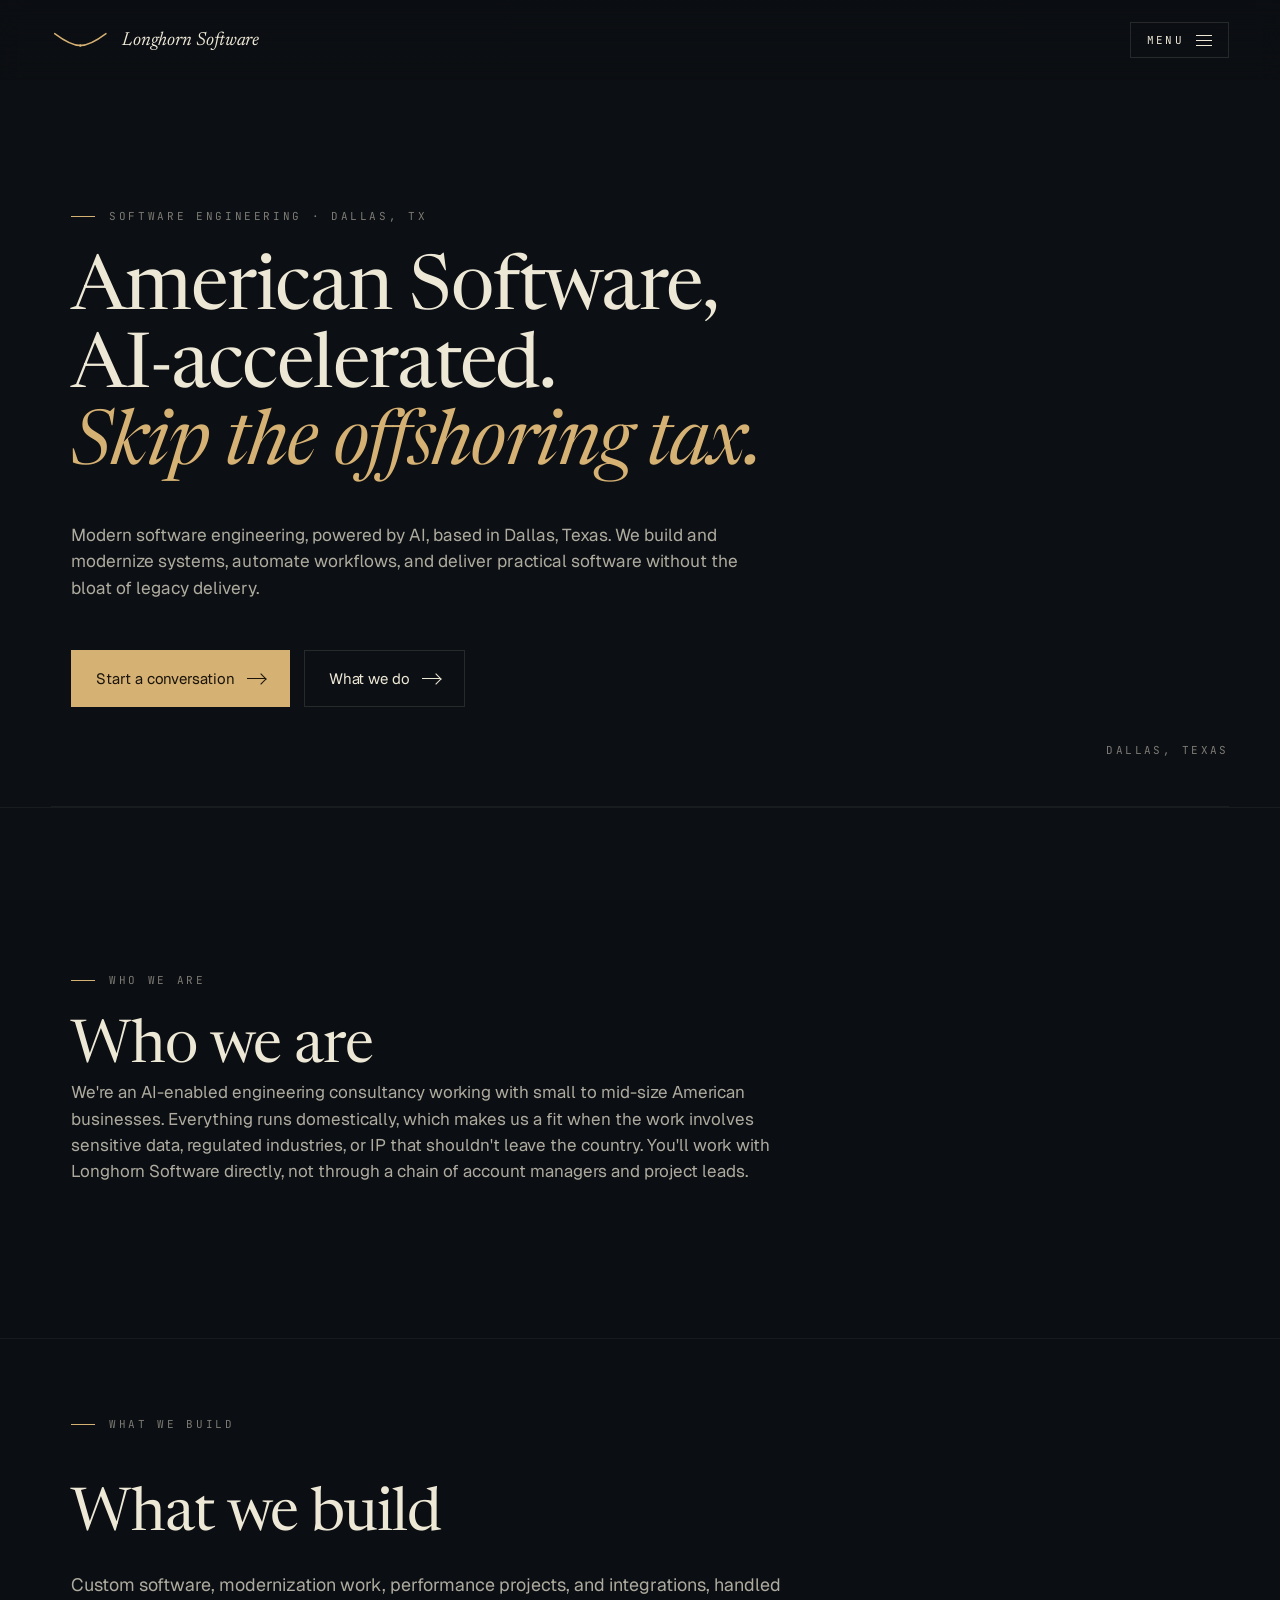
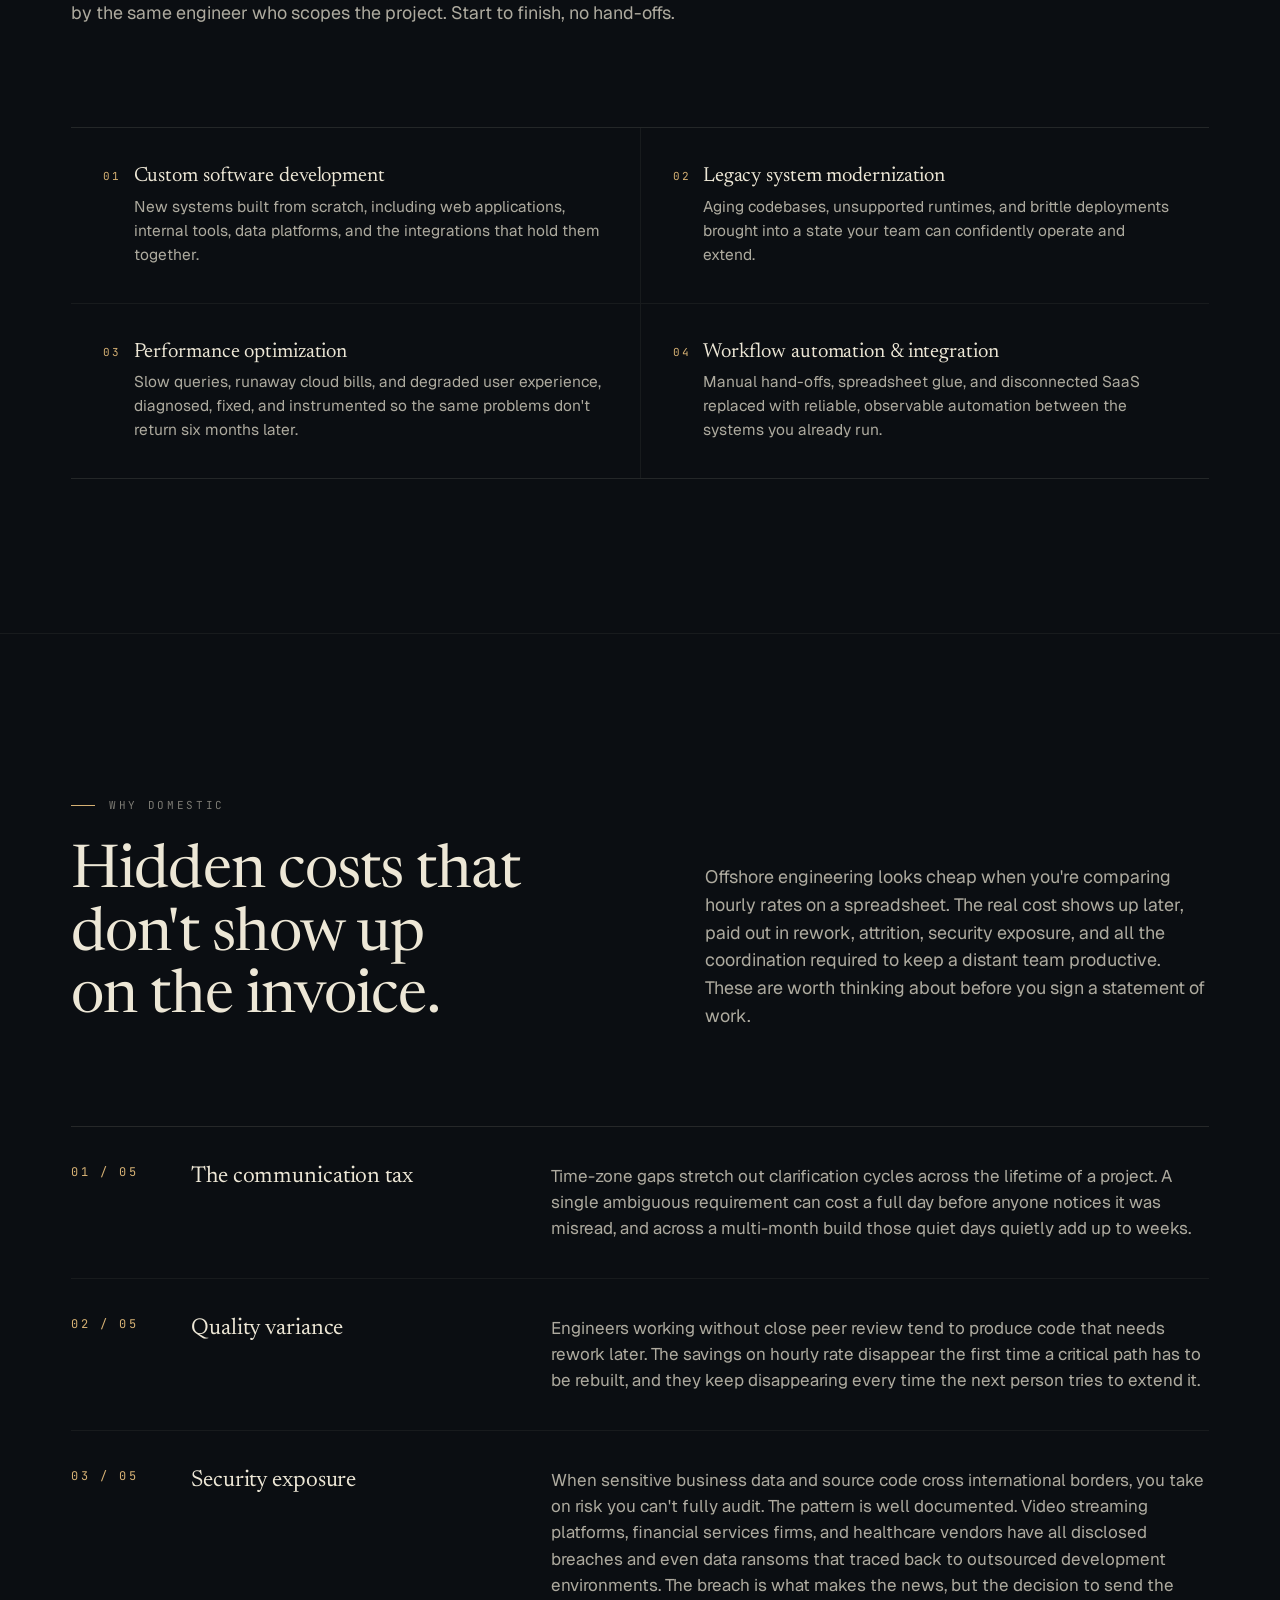
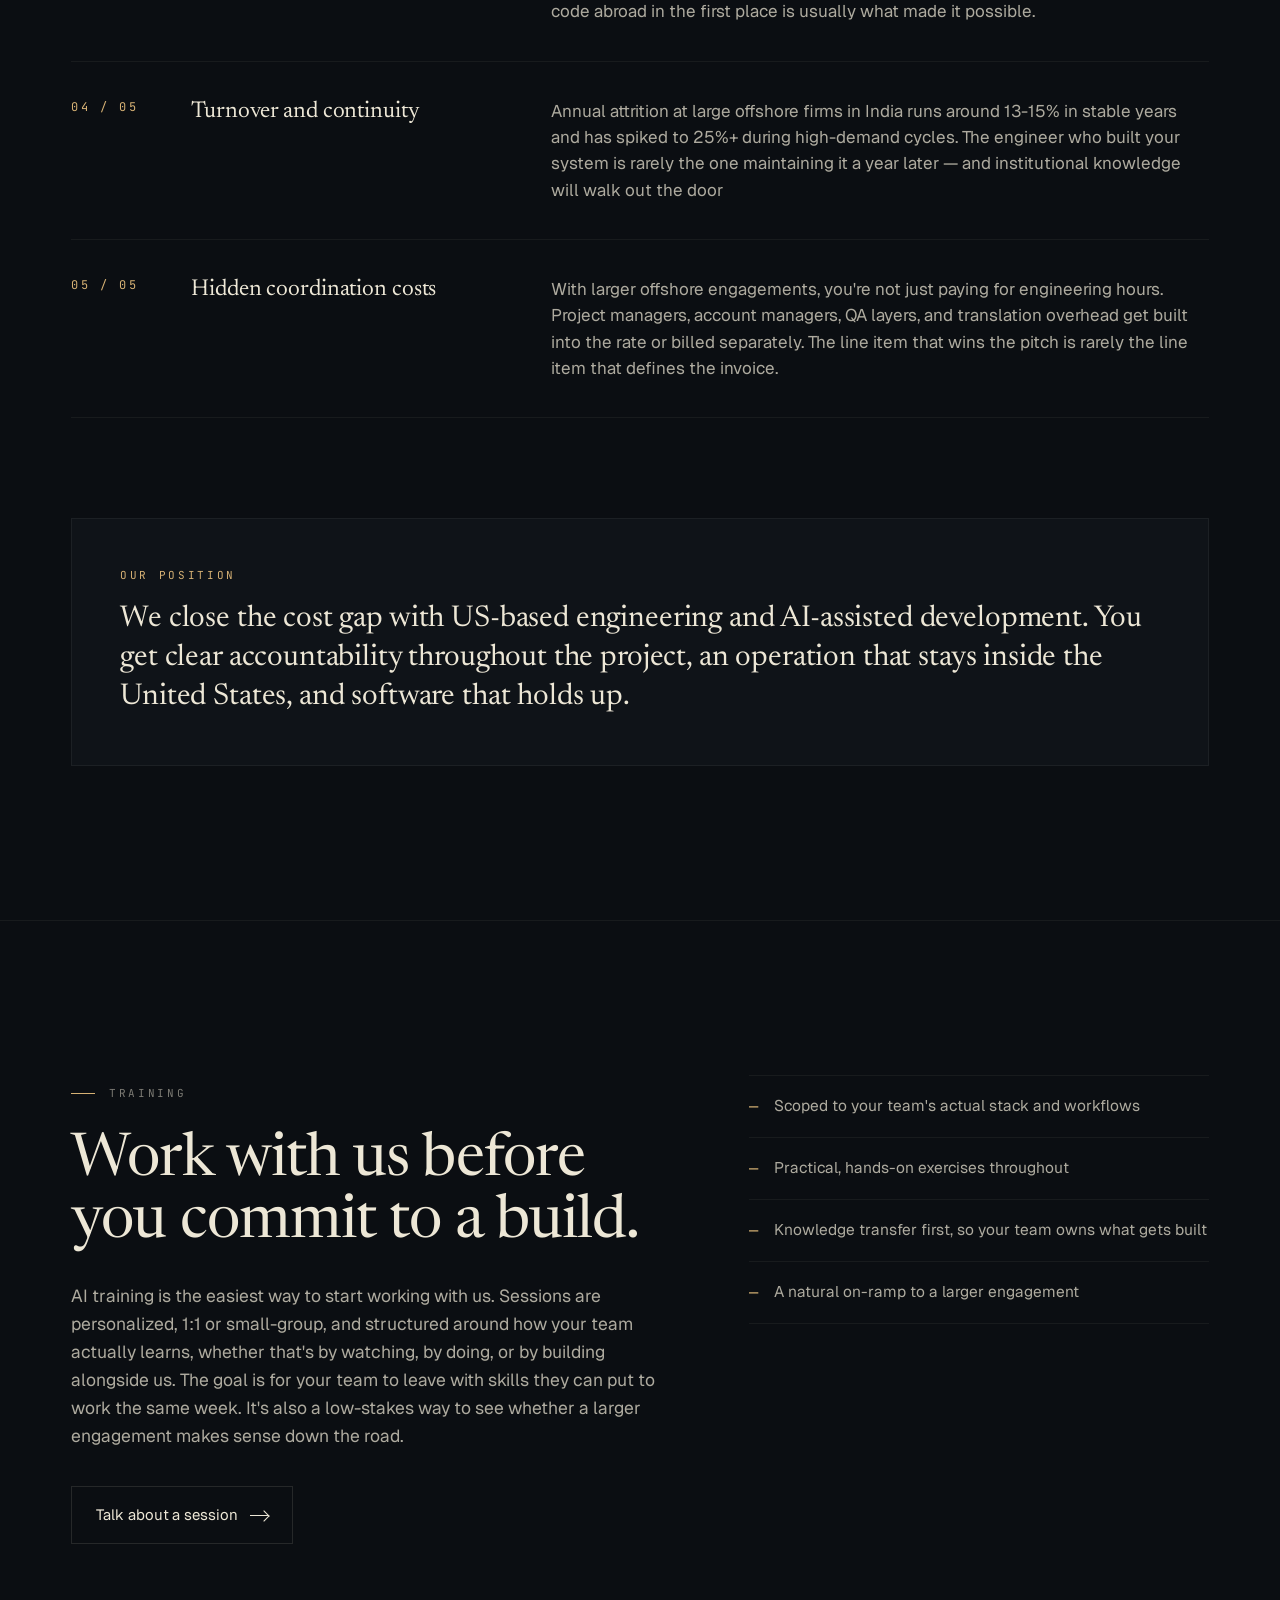
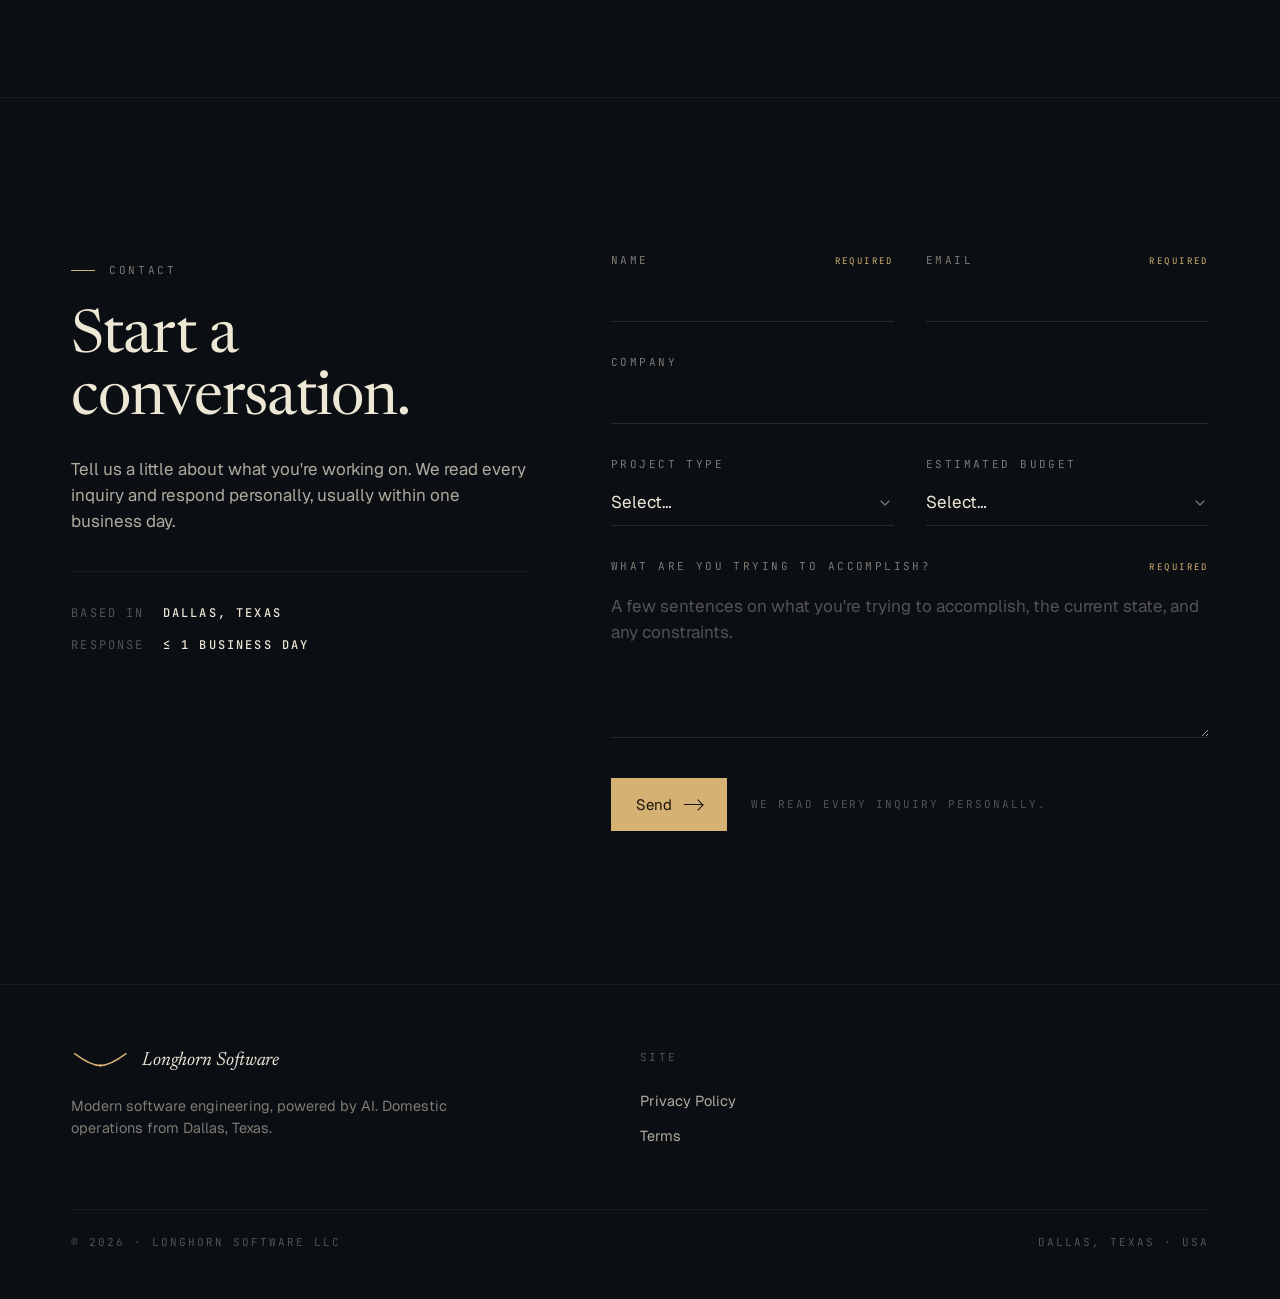
==== index.html @ 9b178b7d "Initial Draft Publishing the initial website Draft" ====
<!doctype html>
<html lang="en">
<head>
  <meta charset="utf-8" />
  <meta name="viewport" content="width=device-width, initial-scale=1" />
  <title>Longhorn Software</title>
  <meta name="description" content="" />
  <meta name="theme-color" content="#0B0E12" />
  <link rel="preconnect" href="https://fonts.googleapis.com" />
  <link rel="preconnect" href="https://fonts.gstatic.com" crossorigin />
  <link href="https://fonts.googleapis.com/css2?family=Newsreader:ital,opsz,wght@0,6..72,400;0,6..72,500;1,6..72,400&family=Geist:wght@300;400;500;600&family=JetBrains+Mono:wght@400;500&display=swap" rel="stylesheet" />
  <link rel="stylesheet" href="styles.css" />
</head>
<body>

  <!-- ============== NAV / HEADER ============== -->
  <header class="nav" role="banner">
    <a class="brand" href="#top" aria-label="Longhorn Software home">
      <!-- Abstract horn-pair mark. Original; not a UT-style silhouette. -->
      <svg class="mark" viewBox="0 0 64 24" aria-hidden="true">
        <g fill="none" stroke="oklch(0.78 0.09 80)" stroke-width="1.6" stroke-linecap="round">
          <path d="M32 18 C 24 18, 16 14, 4 5" />
          <path d="M32 18 C 40 18, 48 14, 60 5" />
        </g>
        <circle cx="32" cy="18" r="1.4" fill="oklch(0.78 0.09 80)" />
      </svg>
      <span class="wordmark" data-brand-name>Longhorn Software</span>
    </a>

    <button class="hamburger" data-hamburger aria-expanded="false" aria-controls="primary-menu" aria-label="Open menu">
      <span>Menu</span>
      <span class="bars" aria-hidden="true"><span></span><span></span><span></span></span>
    </button>
  </header>

  <!-- ============== FULLSCREEN MENU ============== -->
  <nav class="menu" id="primary-menu" data-menu data-open="false" aria-label="Primary">
    <div class="menu-inner" data-menu-inner></div>
  </nav>

  <!-- ============== ABOUT MODAL (placeholder) ============== -->
  <div class="modal" data-modal data-open="false" role="dialog" aria-modal="true" aria-labelledby="about-h">
    <div class="modal-card">
      <div class="kicker">About</div>
      <h2 id="about-h">Coming soon.</h2>
      <p>The full story of Longhorn Software — who we are, how we work, and the principles behind the practice — is on the way.</p>
      <button class="modal-close" data-modal-close>Close</button>
    </div>
  </div>

  <main id="top">

    <!-- ============== HERO ============== -->
    <section class="hero" id="home" data-screen-label="01 Hero">
      <div class="wrap">
        <div class="kicker" data-hero-eyebrow></div>
        <h1 data-hero-headline></h1>
        <p class="hero-tagline" data-hero-tagline></p>
        <div class="hero-ctas">
          <a class="btn btn-primary" data-hero-cta-primary href="#contact">
            <span class="l">Start a conversation</span><span class="arrow"></span>
          </a>
          <a class="btn btn-ghost" data-hero-cta-secondary href="#services">
            <span class="l">What we do</span><span class="arrow"></span>
          </a>
        </div>
      </div>
      <div class="hero-meta">
        <div><span data-brand-est>Est. 2026</span></div>
        <div class="v"><span data-brand-location>Dallas, Texas</span></div>
      </div>
    </section>

    <!-- ============== ABOUT ============== -->
    <section id="about" data-screen-label="02 About">
      <div class="wrap">
        <div class="kicker" data-about-eyebrow></div>
        <h2 data-about-headline></h2>
        <p class="body" data-about-body></p>
      </div>
    </section>

    <!-- ============== SERVICES ============== -->
    <section id="services" data-screen-label="03 Services">
      <div class="wrap">
        <div class="svc-intro">
          <div class="kicker" data-svc-eyebrow></div>
          <h2 data-svc-headline></h2>
          <p class="lede" data-svc-lede></p>
        </div>

        <div class="svc-grid" data-svc-grid></div>
      </div>
    </section>

    <!-- ============== HIDDEN COSTS / WHY DOMESTIC ============== -->
    <section id="why-domestic" data-screen-label="04 Hidden Costs">
      <div class="wrap">
        <div class="costs-head">
          <div>
            <div class="kicker" data-costs-eyebrow></div>
            <h2 data-costs-headline></h2>
          </div>
          <p class="lede" data-costs-lede></p>
        </div>
        <div class="costs-list" data-costs-list></div>
        <div class="costs-closer">
          <div class="label" data-costs-closer-label></div>
          <p data-costs-closer-body></p>
        </div>
      </div>
    </section>

    <!-- ============== TRAINING ============== -->
    <section id="training" data-screen-label="05 Training">
      <div class="wrap">
        <div class="training-grid">
          <div>
            <div class="kicker" data-training-eyebrow></div>
            <h2 data-training-headline></h2>
            <p class="body" data-training-body></p>
            <a class="btn btn-ghost training-cta" data-training-cta href="#contact">
              <span class="l"></span><span class="arrow"></span>
            </a>
          </div>
          <ul class="training-bullets" data-training-bullets></ul>
        </div>
      </div>
    </section>

    <!-- ============== INTAKE FORM ============== -->
    <section id="contact" data-screen-label="06 Contact">
      <div class="wrap">
        <div class="intake-grid">
          <aside class="intake-aside">
            <div class="kicker" data-intake-eyebrow></div>
            <h2 data-intake-headline></h2>
            <p class="body" data-intake-body style="margin-top: 24px;"></p>
            <div class="meta">
              <div><span style="color:var(--ink-4);">Email&nbsp;&nbsp;</span><a data-brand-email>—</a></div>
              <div><span style="color:var(--ink-4);">Based in&nbsp;&nbsp;</span><strong data-brand-location>—</strong></div>
              <div><span style="color:var(--ink-4);">Response&nbsp;&nbsp;</span><strong>≤ 1 business day</strong></div>
            </div>
          </aside>

          <div>
            <form class="form" data-form novalidate>
              <div class="row">
                <div class="field">
                  <label for="name" data-label-name>Name <span class="req">REQUIRED</span></label>
                  <input id="name" name="name" type="text" autocomplete="name" required />
                </div>
                <div class="field">
                  <label for="email" data-label-email>Email <span class="req">REQUIRED</span></label>
                  <input id="email" name="email" type="email" autocomplete="email" required />
                </div>
              </div>

              <div class="field">
                <label for="company" data-label-company>Company</label>
                <input id="company" name="company" type="text" autocomplete="organization" />
              </div>

              <div class="row">
                <div class="field">
                  <label for="projectType" data-label-projectType>Project type</label>
                  <select id="projectType" name="projectType"></select>
                </div>
                <div class="field">
                  <label for="budget" data-label-budget>Estimated budget</label>
                  <select id="budget" name="budget"></select>
                </div>
              </div>

              <div class="field">
                <label for="description" data-label-description>Description <span class="req">REQUIRED</span></label>
                <textarea id="description" name="description" rows="5" required placeholder="A few sentences on what you're trying to accomplish, the current state, and any constraints."></textarea>
              </div>

              <div class="form-submit">
                <button class="btn btn-primary" type="submit">
                  <span data-intake-submit>Send</span><span class="arrow"></span>
                </button>
                <span class="form-note">We read every inquiry personally.</span>
              </div>
            </form>

            <div class="form-success" data-intake-success role="status" aria-live="polite"></div>
          </div>
        </div>
      </div>
    </section>
  </main>

  <!-- ============== FOOTER ============== -->
  <footer>
    <div class="wrap">
      <div class="foot-grid">
        <div class="foot-brand">
          <a class="brand" href="#top" aria-label="Longhorn Software home">
            <svg class="mark" viewBox="0 0 64 24" aria-hidden="true">
              <g fill="none" stroke="oklch(0.78 0.09 80)" stroke-width="1.6" stroke-linecap="round">
                <path d="M32 18 C 24 18, 16 14, 4 5" />
                <path d="M32 18 C 40 18, 48 14, 60 5" />
              </g>
              <circle cx="32" cy="18" r="1.4" fill="oklch(0.78 0.09 80)" />
            </svg>
            <span class="wordmark" data-brand-name>Longhorn Software</span>
          </a>
          <p class="blurb" data-footer-blurb></p>
        </div>

        <div class="foot-col">
          <h4>Contact</h4>
          <a data-brand-email>—</a>
          <span data-brand-location>—</span>
        </div>

        <div class="foot-col">
          <h4>Site</h4>
          <div data-footer-links></div>
        </div>
      </div>
      <div class="foot-fine">
        <span>© <span data-year></span> · <span data-brand-legal></span></span>
        <span>Dallas, Texas · USA</span>
      </div>
    </div>
  </footer>

  <!-- Tweaks panel root (populated by tweaks.js) -->
  <aside class="tweaks-panel" data-tweaks-panel data-open="false" aria-label="Tweaks"></aside>

  <script src="content.js"></script>
  <script>
    // Tweak defaults. The block between EDITMODE markers must stay valid JSON
    // — the host parses it and rewrites it on disk when you change tweaks.
    window.__LH_TWEAK_DEFAULTS__ = /*EDITMODE-BEGIN*/{
      "headlineId": 0,
      "costsHeadlineId": 0,
      "accent": "brass",
      "showSecondary": true
    }/*EDITMODE-END*/;
  </script>
  <script src="tweaks.js"></script>
  <script src="app.js"></script>
</body>
</html>
---- styles.css ----
/* ==========================================================================
   Longhorn Software — Stylesheet
   --------------------------------------------------------------------------
   Dark mode only. Generous whitespace. Serif headlines do real work.
   Color tokens defined once below; reuse them everywhere.
   ========================================================================== */

:root {
  /* ground */
  --bg:        #0B0E12;
  --bg-raise: #0F1318;
  --bg-card:  #14191F;

  /* ink */
  --ink:      #EDE7D6;
  --ink-2:    rgba(237, 231, 214, 0.72);
  --ink-3:    rgba(237, 231, 214, 0.50);
  --ink-4:    rgba(237, 231, 214, 0.32);

  /* lines */
  --rule:     rgba(237, 231, 214, 0.12);
  --rule-2:   rgba(237, 231, 214, 0.06);

  /* accent — muted brass; deliberately not burnt orange */
  --brass:    oklch(0.78 0.09 80);
  --brass-2:  oklch(0.68 0.085 80);
  --brass-ink: #1a140a;

  /* type */
  --serif: "Newsreader", "Source Serif 4", Georgia, serif;
  --sans:  "Geist", "Helvetica Neue", Arial, sans-serif;
  --mono:  "JetBrains Mono", ui-monospace, "SF Mono", Menlo, monospace;

  /* layout */
  --gutter: clamp(20px, 4vw, 56px);
  --max:    1240px;
  --max-prose: 720px;
}

* { box-sizing: border-box; }

html { scroll-behavior: smooth; }

html, body {
  margin: 0;
  padding: 0;
  background: var(--bg);
  color: var(--ink);
  font-family: var(--sans);
  font-size: 17px;
  line-height: 1.55;
  -webkit-font-smoothing: antialiased;
  -moz-osx-font-smoothing: grayscale;
  font-feature-settings: "ss01", "cv01";
}

::selection { background: var(--brass); color: var(--brass-ink); }

a { color: inherit; text-decoration: none; }

/* page-level grain texture, very faint */
body::before {
  content: "";
  position: fixed;
  inset: 0;
  pointer-events: none;
  z-index: 1;
  opacity: 0.05;
  mix-blend-mode: overlay;
  background-image: url("data:image/svg+xml;utf8,<svg xmlns='http://www.w3.org/2000/svg' width='240' height='240'><filter id='n'><feTurbulence type='fractalNoise' baseFrequency='0.9' numOctaves='2' stitchTiles='stitch'/><feColorMatrix values='0 0 0 0 1  0 0 0 0 1  0 0 0 0 1  0 0 0 0.6 0'/></filter><rect width='100%' height='100%' filter='url(%23n)'/></svg>");
}

/* -------- shared layout ------------------------------------------------- */
.wrap {
  max-width: var(--max);
  margin: 0 auto;
  padding: 0 var(--gutter);
  position: relative;
  z-index: 2;
}

section {
  position: relative;
  z-index: 2;
  padding: clamp(80px, 12vw, 160px) 0;
}

section + section { border-top: 1px solid var(--rule-2); }

/* eyebrow / kicker */
.kicker {
  display: inline-flex;
  align-items: center;
  gap: 14px;
  font-family: var(--mono);
  font-size: 11px;
  letter-spacing: 0.24em;
  text-transform: uppercase;
  color: var(--ink-3);
  margin: 0 0 28px;
}
.kicker::before {
  content: "";
  width: 24px;
  height: 1px;
  background: var(--brass);
}

/* serif display headlines */
h1, h2, h3 { font-family: var(--serif); font-weight: 400; letter-spacing: -0.015em; margin: 0; text-wrap: balance; }
h1 { font-size: clamp(40px, 6vw, 76px); line-height: 1.02; }
h2 { font-size: clamp(34px, 5vw, 60px); line-height: 1.04; }
h3 { font-size: clamp(20px, 1.6vw, 24px); line-height: 1.2; letter-spacing: -0.005em; }

p { margin: 0; }
.lede {
  font-size: clamp(17px, 1.4vw, 21px);
  line-height: 1.55;
  color: var(--ink-2);
  max-width: var(--max-prose);
}
.body { color: var(--ink-2); max-width: var(--max-prose); }

/* -------- nav / header -------------------------------------------------- */
.nav {
  position: fixed;
  top: 0; left: 0; right: 0;
  z-index: 50;
  display: flex;
  align-items: center;
  justify-content: space-between;
  padding: 22px var(--gutter);
  background: linear-gradient(180deg, rgba(11, 14, 18, 0.85), rgba(11, 14, 18, 0));
  backdrop-filter: blur(10px);
  -webkit-backdrop-filter: blur(10px);
}

.brand {
  display: inline-flex;
  align-items: center;
  gap: 12px;
  color: var(--ink);
}
.brand .mark { display: block; height: 22px; width: auto; }
.brand .wordmark {
  font-family: var(--serif);
  font-style: italic;
  font-size: 19px;
  letter-spacing: -0.005em;
  line-height: 1;
}

.hamburger {
  appearance: none;
  background: transparent;
  border: 1px solid var(--rule);
  color: var(--ink);
  padding: 10px 16px;
  font-family: var(--mono);
  font-size: 11px;
  letter-spacing: 0.2em;
  text-transform: uppercase;
  cursor: pointer;
  display: inline-flex;
  align-items: center;
  gap: 12px;
  transition: border-color 0.2s ease, color 0.2s ease;
}
.hamburger:hover { border-color: var(--brass); color: var(--ink); }
.hamburger .bars { display: inline-flex; flex-direction: column; gap: 4px; }
.hamburger .bars span { width: 16px; height: 1px; background: currentColor; transition: transform 0.25s ease, opacity 0.2s ease; }
.hamburger[aria-expanded="true"] .bars span:nth-child(1) { transform: translateY(2.5px) rotate(45deg); }
.hamburger[aria-expanded="true"] .bars span:nth-child(2) { opacity: 0; }
.hamburger[aria-expanded="true"] .bars span:nth-child(3) { transform: translateY(-2.5px) rotate(-45deg); }

/* -------- menu overlay -------------------------------------------------- */
.menu {
  position: fixed;
  inset: 0;
  z-index: 49;
  background: rgba(11, 14, 18, 0.96);
  backdrop-filter: blur(20px);
  -webkit-backdrop-filter: blur(20px);
  display: flex;
  align-items: center;
  justify-content: center;
  opacity: 0;
  pointer-events: none;
  transition: opacity 0.35s ease;
}
.menu[data-open="true"] { opacity: 1; pointer-events: auto; }
.menu-inner {
  width: 100%;
  max-width: var(--max);
  padding: 0 var(--gutter);
  display: grid;
  gap: 20px;
}
.menu a {
  display: block;
  font-family: var(--serif);
  font-size: clamp(40px, 6vw, 72px);
  line-height: 1.05;
  letter-spacing: -0.015em;
  color: var(--ink-3);
  border-bottom: 1px solid var(--rule-2);
  padding: 14px 0;
  transition: color 0.2s ease, border-color 0.2s ease, padding 0.2s ease;
  display: flex;
  justify-content: space-between;
  align-items: baseline;
  gap: 24px;
}
.menu a:hover { color: var(--ink); border-color: var(--rule); padding-left: 12px; }
.menu a .num {
  font-family: var(--mono);
  font-size: 11px;
  letter-spacing: 0.2em;
  color: var(--ink-4);
}
.menu a .note {
  font-family: var(--mono);
  font-size: 11px;
  letter-spacing: 0.2em;
  text-transform: uppercase;
  color: var(--brass);
}

/* -------- buttons ------------------------------------------------------- */
.btn {
  display: inline-flex;
  align-items: center;
  gap: 12px;
  padding: 16px 24px;
  font-family: var(--sans);
  font-size: 15px;
  letter-spacing: -0.005em;
  border: 1px solid transparent;
  cursor: pointer;
  transition: transform 0.15s ease, background 0.2s ease, color 0.2s ease, border-color 0.2s ease;
}
.btn:hover { transform: translateY(-1px); }
.btn .arrow { display: inline-block; width: 18px; height: 1px; background: currentColor; position: relative; transition: width 0.2s ease; }
.btn .arrow::after {
  content: "";
  position: absolute;
  right: 0; top: -3px;
  width: 7px; height: 7px;
  border-right: 1px solid currentColor;
  border-top: 1px solid currentColor;
  transform: rotate(45deg);
}
.btn:hover .arrow { width: 26px; }

.btn-primary {
  background: var(--brass);
  color: var(--brass-ink);
  border-color: var(--brass);
}
.btn-primary:hover { background: var(--ink); border-color: var(--ink); }

.btn-ghost {
  background: transparent;
  color: var(--ink);
  border-color: var(--rule);
}
.btn-ghost:hover { border-color: var(--ink); }

/* -------- hero ---------------------------------------------------------- */
.hero {
  padding-top: clamp(180px, 22vh, 240px);
  padding-bottom: clamp(60px, 9vw, 100px);
  position: relative;
  overflow: hidden;
}

/* tighten the gap into the services section */
#services { padding-top: clamp(40px, 6vw, 80px); }

.hero h1 {
  width: max-content;
  max-width: 100%;
}
.hero h1 .line { display: block; }
.hero h1 .accent { color: var(--brass); font-style: italic; }

.hero-tagline {
  margin-top: 36px;
  max-width: 64ch;
  color: var(--ink-2);
  font-size: clamp(17px, 1.35vw, 20px);
  line-height: 1.55;
}

.hero-ctas {
  margin-top: 48px;
  display: flex;
  flex-wrap: wrap;
  gap: 14px;
}

.hero-meta {
  position: absolute;
  right: var(--gutter);
  bottom: 48px;
  font-family: var(--mono);
  font-size: 11px;
  letter-spacing: 0.22em;
  text-transform: uppercase;
  color: var(--ink-4);
  text-align: right;
  display: grid;
  gap: 6px;
}
.hero-meta .v { color: var(--ink-3); }

@media (max-width: 720px) { .hero-meta { display: none; } }

/* horizontal hero rule */
.hero::after {
  content: "";
  position: absolute;
  left: var(--gutter);
  right: var(--gutter);
  bottom: 0;
  height: 1px;
  background: var(--rule-2);
}

/* -------- services ------------------------------------------------------ */
.svc-intro {
  display: flex;
  flex-direction: column;
  align-items: flex-start;
  gap: 24px;
  margin-bottom: clamp(60px, 8vw, 100px);
  max-width: var(--max-prose);
}
.svc-intro h2 { margin: 0; }
.svc-intro .lede { max-width: var(--max-prose); }

.svc-block {
  position: relative;
  padding-top: 48px;
  border-top: 1px solid var(--rule);
}
.svc-block + .svc-block { margin-top: clamp(60px, 8vw, 100px); }

.svc-block-label {
  font-family: var(--mono);
  font-size: 11px;
  letter-spacing: 0.24em;
  text-transform: uppercase;
  color: var(--ink-4);
  margin-bottom: 16px;
}
.svc-block-label .pri { color: var(--brass); }

.svc-block h2 { margin-bottom: 20px; }
.svc-block .lede { margin-bottom: 56px; }

.svc-grid {
  display: grid;
  grid-template-columns: 1fr;
  gap: 1px;
  background: var(--rule-2);
  border-top: 1px solid var(--rule-2);
  border-bottom: 1px solid var(--rule-2);
}
@media (min-width: 800px) {
  .svc-grid { grid-template-columns: 1fr 1fr; }
}

.svc-item {
  background: var(--bg);
  padding: 36px 32px;
  display: grid;
  gap: 12px;
  grid-template-columns: auto 1fr;
  align-items: start;
}
.svc-item .n {
  font-family: var(--mono);
  font-size: 11px;
  letter-spacing: 0.2em;
  color: var(--brass);
  padding-top: 4px;
}
.svc-item h3 { margin-bottom: 6px; }
.svc-item p { color: var(--ink-2); font-size: 15.5px; line-height: 1.55; }

/* secondary (de-emphasized) */
.svc-secondary {
  opacity: 0.92;
}
.svc-secondary h2 { font-size: clamp(28px, 3.4vw, 40px); color: var(--ink-2); }
.svc-secondary .svc-block-label .pri { color: var(--ink-3); }
.svc-secondary .lede { color: var(--ink-3); font-size: 17px; }

.svc-secondary-list {
  list-style: none;
  padding: 0;
  margin: 0;
  display: grid;
  grid-template-columns: 1fr;
  gap: 0;
  border-top: 1px solid var(--rule-2);
}
@media (min-width: 800px) { .svc-secondary-list { grid-template-columns: 1fr 1fr; } }
.svc-secondary-list li {
  font-size: 15px;
  color: var(--ink-2);
  padding: 18px 0;
  border-bottom: 1px solid var(--rule-2);
  display: flex;
  align-items: baseline;
  gap: 16px;
}
.svc-secondary-list li::before {
  content: "·";
  color: var(--brass);
  font-weight: 700;
}
@media (min-width: 800px) {
  .svc-secondary-list li:nth-child(odd) { padding-right: 32px; }
  .svc-secondary-list li:nth-child(even) { padding-left: 32px; border-left: 1px solid var(--rule-2); }
}

/* -------- hidden costs -------------------------------------------------- */
.costs-head {
  display: grid;
  grid-template-columns: 1fr;
  gap: 36px;
  margin-bottom: clamp(60px, 8vw, 96px);
}
@media (min-width: 900px) {
  .costs-head { grid-template-columns: 1.1fr 1fr; gap: 80px; align-items: end; }
}

.costs-list {
  display: grid;
  gap: 0;
  border-top: 1px solid var(--rule);
}
.cost {
  display: grid;
  grid-template-columns: 1fr;
  gap: 12px;
  padding: 36px 0;
  border-bottom: 1px solid var(--rule-2);
}
@media (min-width: 800px) {
  .cost { grid-template-columns: 80px 320px 1fr; gap: 40px; align-items: start; }
}
.cost .n {
  font-family: var(--mono);
  font-size: 12px;
  letter-spacing: 0.22em;
  color: var(--brass);
}
.cost h3 { font-size: clamp(22px, 1.8vw, 26px); }
.cost p { color: var(--ink-2); }

.costs-closer {
  margin-top: clamp(60px, 8vw, 100px);
  padding: 48px;
  background: var(--bg-raise);
  border: 1px solid var(--rule-2);
  display: grid;
  gap: 16px;
}
.costs-closer .label {
  font-family: var(--mono);
  font-size: 11px;
  letter-spacing: 0.24em;
  text-transform: uppercase;
  color: var(--brass);
}
.costs-closer p {
  font-family: var(--serif);
  font-size: clamp(22px, 2.4vw, 30px);
  line-height: 1.3;
  color: var(--ink);
  letter-spacing: -0.005em;
}

/* -------- training ------------------------------------------------------ */
.training-grid {
  display: grid;
  grid-template-columns: 1fr;
  gap: 56px;
  align-items: start;
}
@media (min-width: 900px) {
  .training-grid { grid-template-columns: 1.3fr 1fr; gap: 80px; }
}
.training-grid .body { font-size: 17.5px; line-height: 1.6; }
.training-grid h2 { margin-bottom: 28px; }
.training-bullets {
  list-style: none;
  padding: 0;
  margin: 0;
  border-top: 1px solid var(--rule-2);
}
.training-bullets li {
  display: grid;
  grid-template-columns: auto 1fr;
  gap: 16px;
  padding: 18px 0;
  border-bottom: 1px solid var(--rule-2);
  color: var(--ink-2);
  font-size: 15.5px;
}
.training-bullets li::before {
  content: "—";
  color: var(--brass);
  font-family: var(--mono);
  padding-top: 1px;
}
.training-cta { margin-top: 36px; }

/* -------- intake form --------------------------------------------------- */
.intake-grid {
  display: grid;
  grid-template-columns: 1fr;
  gap: 56px;
}
@media (min-width: 900px) {
  .intake-grid { grid-template-columns: 1fr 1.3fr; gap: 80px; align-items: start; }
}

.form {
  display: grid;
  gap: 32px;
}
.field { display: grid; gap: 8px; }
.row { display: grid; grid-template-columns: 1fr; gap: 32px; }
@media (min-width: 700px) { .row { grid-template-columns: 1fr 1fr; } }

.field label {
  font-family: var(--mono);
  font-size: 11px;
  letter-spacing: 0.22em;
  text-transform: uppercase;
  color: var(--ink-3);
  display: flex;
  justify-content: space-between;
  align-items: baseline;
}
.field label .req { color: var(--brass); font-size: 9px; }

.field input,
.field select,
.field textarea {
  appearance: none;
  -webkit-appearance: none;
  background: transparent;
  border: 0;
  border-bottom: 1px solid var(--rule);
  color: var(--ink);
  font-family: var(--sans);
  font-size: 17px;
  padding: 10px 0 12px;
  outline: none;
  border-radius: 0;
  transition: border-color 0.2s ease;
  width: 100%;
}
.field input::placeholder,
.field textarea::placeholder { color: var(--ink-4); }
.field input:focus,
.field select:focus,
.field textarea:focus { border-color: var(--brass); }

.field select {
  background-image: url("data:image/svg+xml;utf8,<svg xmlns='http://www.w3.org/2000/svg' width='10' height='6' viewBox='0 0 10 6'><path d='M1 1l4 4 4-4' stroke='%23EDE7D6' stroke-opacity='0.5' fill='none' stroke-width='1.2' stroke-linecap='round' stroke-linejoin='round'/></svg>");
  background-repeat: no-repeat;
  background-position: right 4px center;
  padding-right: 24px;
}
.field select option { background: var(--bg-raise); color: var(--ink); }

.field textarea {
  resize: vertical;
  min-height: 120px;
  line-height: 1.55;
}

.form-submit {
  display: flex;
  flex-wrap: wrap;
  align-items: center;
  gap: 24px;
  margin-top: 8px;
}
.form-note {
  font-family: var(--mono);
  font-size: 11px;
  letter-spacing: 0.18em;
  text-transform: uppercase;
  color: var(--ink-4);
}

.form-success {
  display: none;
  padding: 28px;
  border: 1px solid var(--brass);
  background: rgba(217, 185, 135, 0.04);
  font-family: var(--serif);
  font-size: 22px;
  line-height: 1.4;
  color: var(--ink);
}
.form-success.is-shown { display: block; }
.form.is-submitted { display: none; }

.intake-aside .body { color: var(--ink-2); }
.intake-aside .meta {
  margin-top: 36px;
  padding-top: 32px;
  border-top: 1px solid var(--rule-2);
  display: grid;
  gap: 14px;
  font-family: var(--mono);
  font-size: 12px;
  letter-spacing: 0.18em;
  text-transform: uppercase;
  color: var(--ink-3);
}
.intake-aside .meta strong { color: var(--ink); font-weight: 500; }

/* -------- footer -------------------------------------------------------- */
footer {
  position: relative;
  z-index: 2;
  padding: 64px 0 48px;
  border-top: 1px solid var(--rule-2);
}
.foot-grid {
  display: grid;
  grid-template-columns: 1fr;
  gap: 40px;
  margin-bottom: 56px;
}
@media (min-width: 800px) {
  .foot-grid { grid-template-columns: 2fr 1fr 1fr; gap: 56px; }
}
.foot-brand .blurb { color: var(--ink-3); margin-top: 16px; max-width: 42ch; font-size: 14.5px; }

.foot-col h4 {
  font-family: var(--mono);
  font-size: 11px;
  letter-spacing: 0.22em;
  text-transform: uppercase;
  color: var(--ink-4);
  margin: 0 0 18px;
  font-weight: 400;
}
.foot-col a, .foot-col span { display: block; color: var(--ink-2); padding: 6px 0; font-size: 14.5px; transition: color 0.15s; }
.foot-col a:hover { color: var(--brass); }

.foot-fine {
  display: flex;
  justify-content: space-between;
  flex-wrap: wrap;
  gap: 16px;
  padding-top: 24px;
  border-top: 1px solid var(--rule-2);
  font-family: var(--mono);
  font-size: 11px;
  letter-spacing: 0.18em;
  text-transform: uppercase;
  color: var(--ink-4);
}

/* -------- about modal --------------------------------------------------- */
.modal {
  position: fixed;
  inset: 0;
  z-index: 60;
  background: rgba(11, 14, 18, 0.92);
  backdrop-filter: blur(14px);
  display: none;
  align-items: center;
  justify-content: center;
  padding: var(--gutter);
}
.modal[data-open="true"] { display: flex; }
.modal-card {
  max-width: 520px;
  width: 100%;
  padding: 56px 48px;
  background: var(--bg-raise);
  border: 1px solid var(--rule);
  text-align: center;
}
.modal-card .kicker { justify-content: center; }
.modal-card h2 { font-size: 44px; margin-bottom: 16px; }
.modal-card p { color: var(--ink-2); margin-bottom: 32px; }
.modal-close {
  background: transparent;
  border: 1px solid var(--rule);
  color: var(--ink);
  padding: 12px 20px;
  font-family: var(--mono);
  font-size: 11px;
  letter-spacing: 0.2em;
  text-transform: uppercase;
  cursor: pointer;
  transition: border-color 0.2s ease;
}
.modal-close:hover { border-color: var(--brass); }

/* -------- tweaks panel ------------------------------------------------- */
.tweaks-panel {
  position: fixed;
  right: 20px;
  bottom: 20px;
  width: 320px;
  max-height: calc(100vh - 40px);
  background: rgba(15, 19, 24, 0.96);
  backdrop-filter: blur(12px);
  -webkit-backdrop-filter: blur(12px);
  border: 1px solid var(--rule);
  z-index: 70;
  display: none;
  flex-direction: column;
  font-family: var(--sans);
  box-shadow: 0 24px 80px rgba(0, 0, 0, 0.5);
}
.tweaks-panel[data-open="true"] { display: flex; }

.tw-head {
  display: flex;
  align-items: center;
  justify-content: space-between;
  padding: 16px 20px;
  border-bottom: 1px solid var(--rule-2);
}
.tw-title {
  font-family: var(--mono);
  font-size: 11px;
  letter-spacing: 0.24em;
  text-transform: uppercase;
  color: var(--brass);
}
.tw-close {
  appearance: none;
  background: transparent;
  border: 0;
  color: var(--ink-3);
  font-size: 22px;
  line-height: 1;
  cursor: pointer;
  padding: 4px 8px;
}
.tw-close:hover { color: var(--ink); }

.tw-body {
  overflow-y: auto;
  padding: 4px 0;
}
.tw-section {
  padding: 18px 20px;
  border-bottom: 1px solid var(--rule-2);
}
.tw-section:last-child { border-bottom: 0; }
.tw-label {
  font-family: var(--mono);
  font-size: 10px;
  letter-spacing: 0.22em;
  text-transform: uppercase;
  color: var(--ink-3);
  margin-bottom: 12px;
}
.tw-hint {
  font-size: 11.5px;
  color: var(--ink-4);
  margin-top: 8px;
  line-height: 1.4;
}

/* radio rows */
.tw-radio { display: grid; gap: 4px; }
.tw-radio-row {
  display: grid;
  grid-template-columns: 14px 1fr;
  gap: 10px;
  align-items: start;
  padding: 8px 6px;
  cursor: pointer;
  border-radius: 2px;
  transition: background 0.15s;
}
.tw-radio-row:hover { background: rgba(237, 231, 214, 0.04); }
.tw-radio-row input[type="radio"] {
  appearance: none;
  width: 0; height: 0; margin: 0; opacity: 0; position: absolute;
}
.tw-radio-mark {
  width: 12px; height: 12px;
  border: 1px solid var(--rule);
  border-radius: 50%;
  margin-top: 3px;
  position: relative;
  transition: border-color 0.2s;
}
.tw-radio-row input:checked + .tw-radio-mark { border-color: var(--brass); }
.tw-radio-row input:checked + .tw-radio-mark::after {
  content: "";
  position: absolute;
  inset: 2px;
  background: var(--brass);
  border-radius: 50%;
}
.tw-radio-text { display: grid; gap: 2px; }
.tw-radio-name {
  font-size: 13px;
  color: var(--ink);
  font-weight: 500;
}
.tw-radio-preview {
  font-family: var(--serif);
  font-size: 13px;
  color: var(--ink-2);
  line-height: 1.35;
  font-style: italic;
}

/* swatches */
.tw-swatches {
  display: grid;
  grid-template-columns: 1fr 1fr;
  gap: 8px;
}
.tw-swatch {
  appearance: none;
  background: transparent;
  border: 1px solid var(--rule);
  padding: 10px 12px;
  display: grid;
  grid-template-columns: 14px 1fr;
  gap: 10px;
  align-items: center;
  cursor: pointer;
  color: var(--ink-2);
  font-family: var(--sans);
  font-size: 12px;
  text-align: left;
  transition: border-color 0.15s, color 0.15s;
}
.tw-swatch:hover { border-color: var(--ink-3); color: var(--ink); }
.tw-swatch.is-active { border-color: var(--brass); color: var(--ink); }
.tw-chip {
  display: block;
  width: 12px;
  height: 12px;
  border-radius: 50%;
  border: 1px solid rgba(0, 0, 0, 0.25);
}

/* toggle */
.tw-toggle {
  display: inline-flex;
  align-items: center;
  gap: 12px;
  cursor: pointer;
  user-select: none;
}
.tw-toggle input { position: absolute; opacity: 0; pointer-events: none; }
.tw-track {
  display: inline-block;
  width: 36px;
  height: 20px;
  background: rgba(237, 231, 214, 0.1);
  border-radius: 999px;
  position: relative;
  transition: background 0.2s;
}
.tw-thumb {
  position: absolute;
  top: 2px;
  left: 2px;
  width: 16px;
  height: 16px;
  border-radius: 50%;
  background: var(--ink-3);
  transition: transform 0.2s, background 0.2s;
}
.tw-toggle input:checked + .tw-track { background: rgba(217, 185, 135, 0.25); }
.tw-toggle input:checked + .tw-track .tw-thumb { transform: translateX(16px); background: var(--brass); }
.tw-toggle-label { font-size: 12px; color: var(--ink-2); }

@media (max-width: 600px) {
  .tweaks-panel { right: 8px; bottom: 8px; left: 8px; width: auto; }
}

/* small screens */
@media (max-width: 600px) {
  body { font-size: 16px; }
  .nav { padding: 16px var(--gutter); }
  .brand .wordmark { display: none; }
}
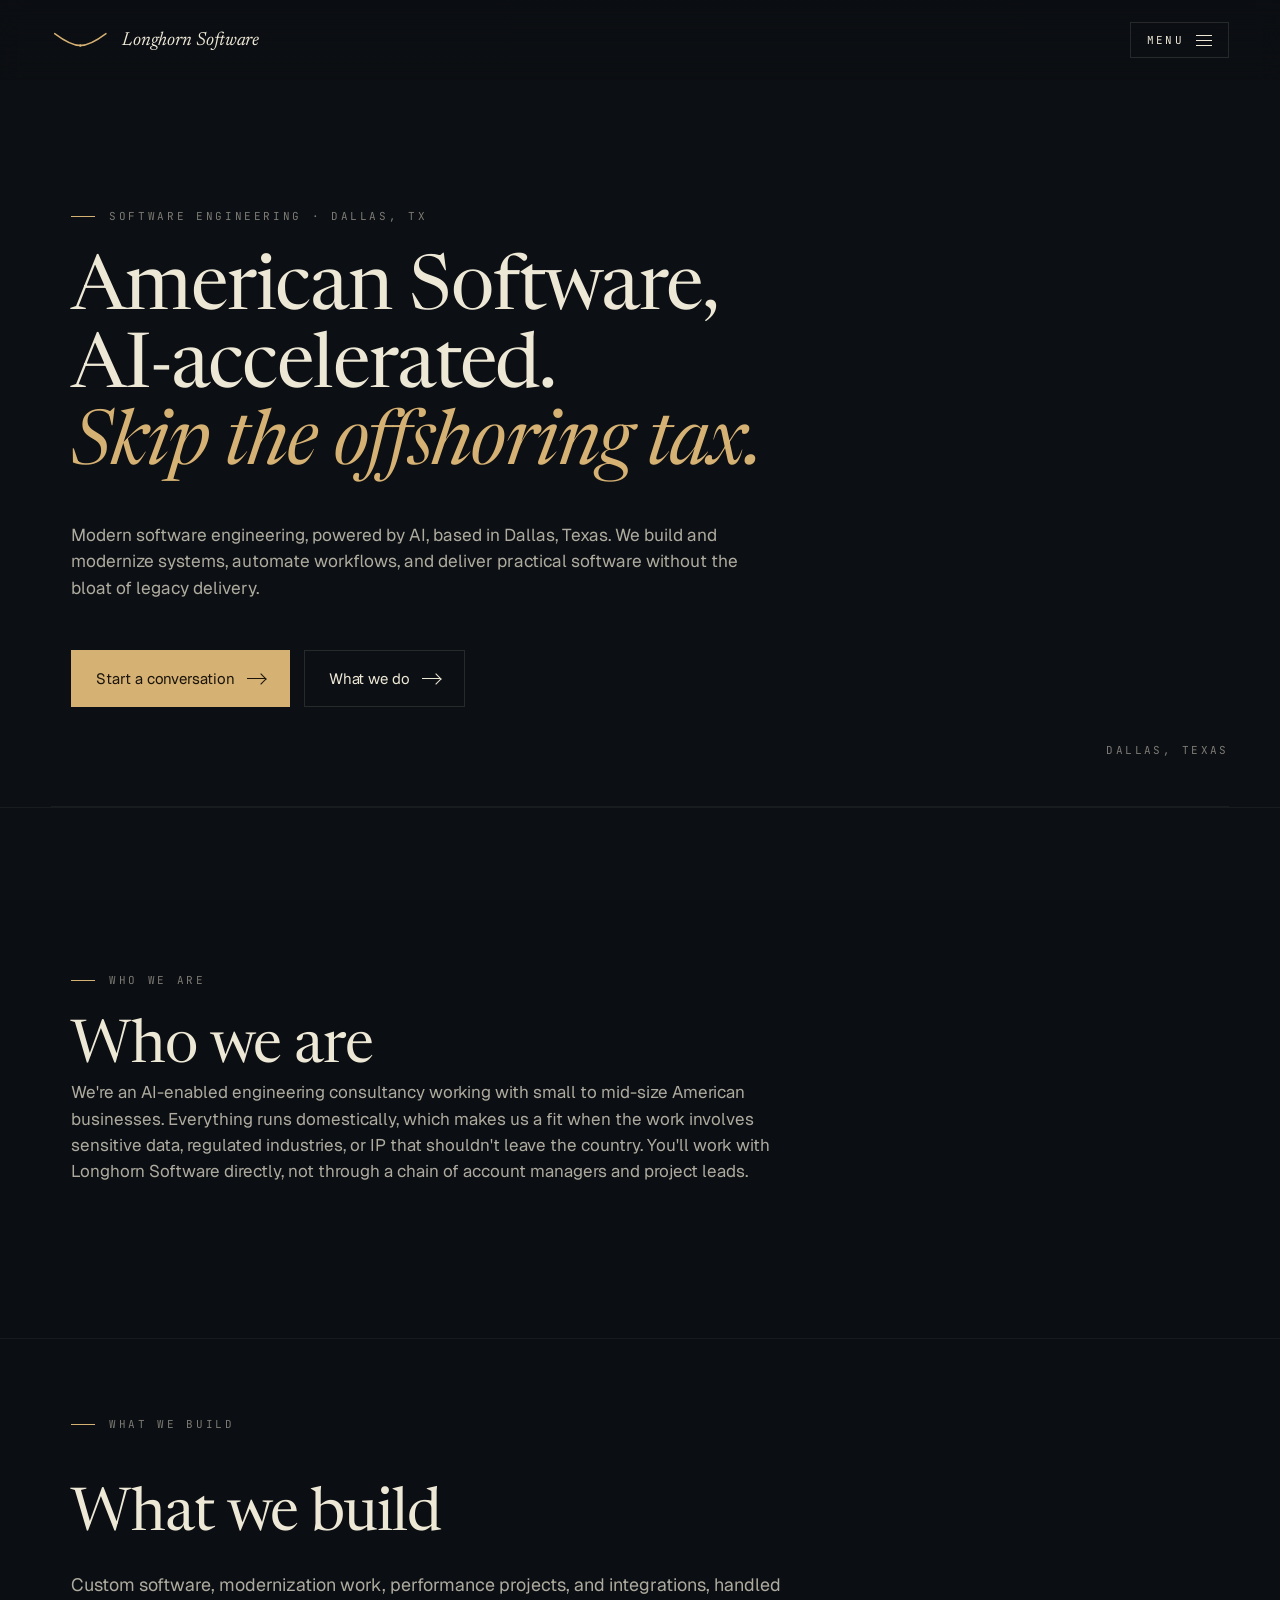
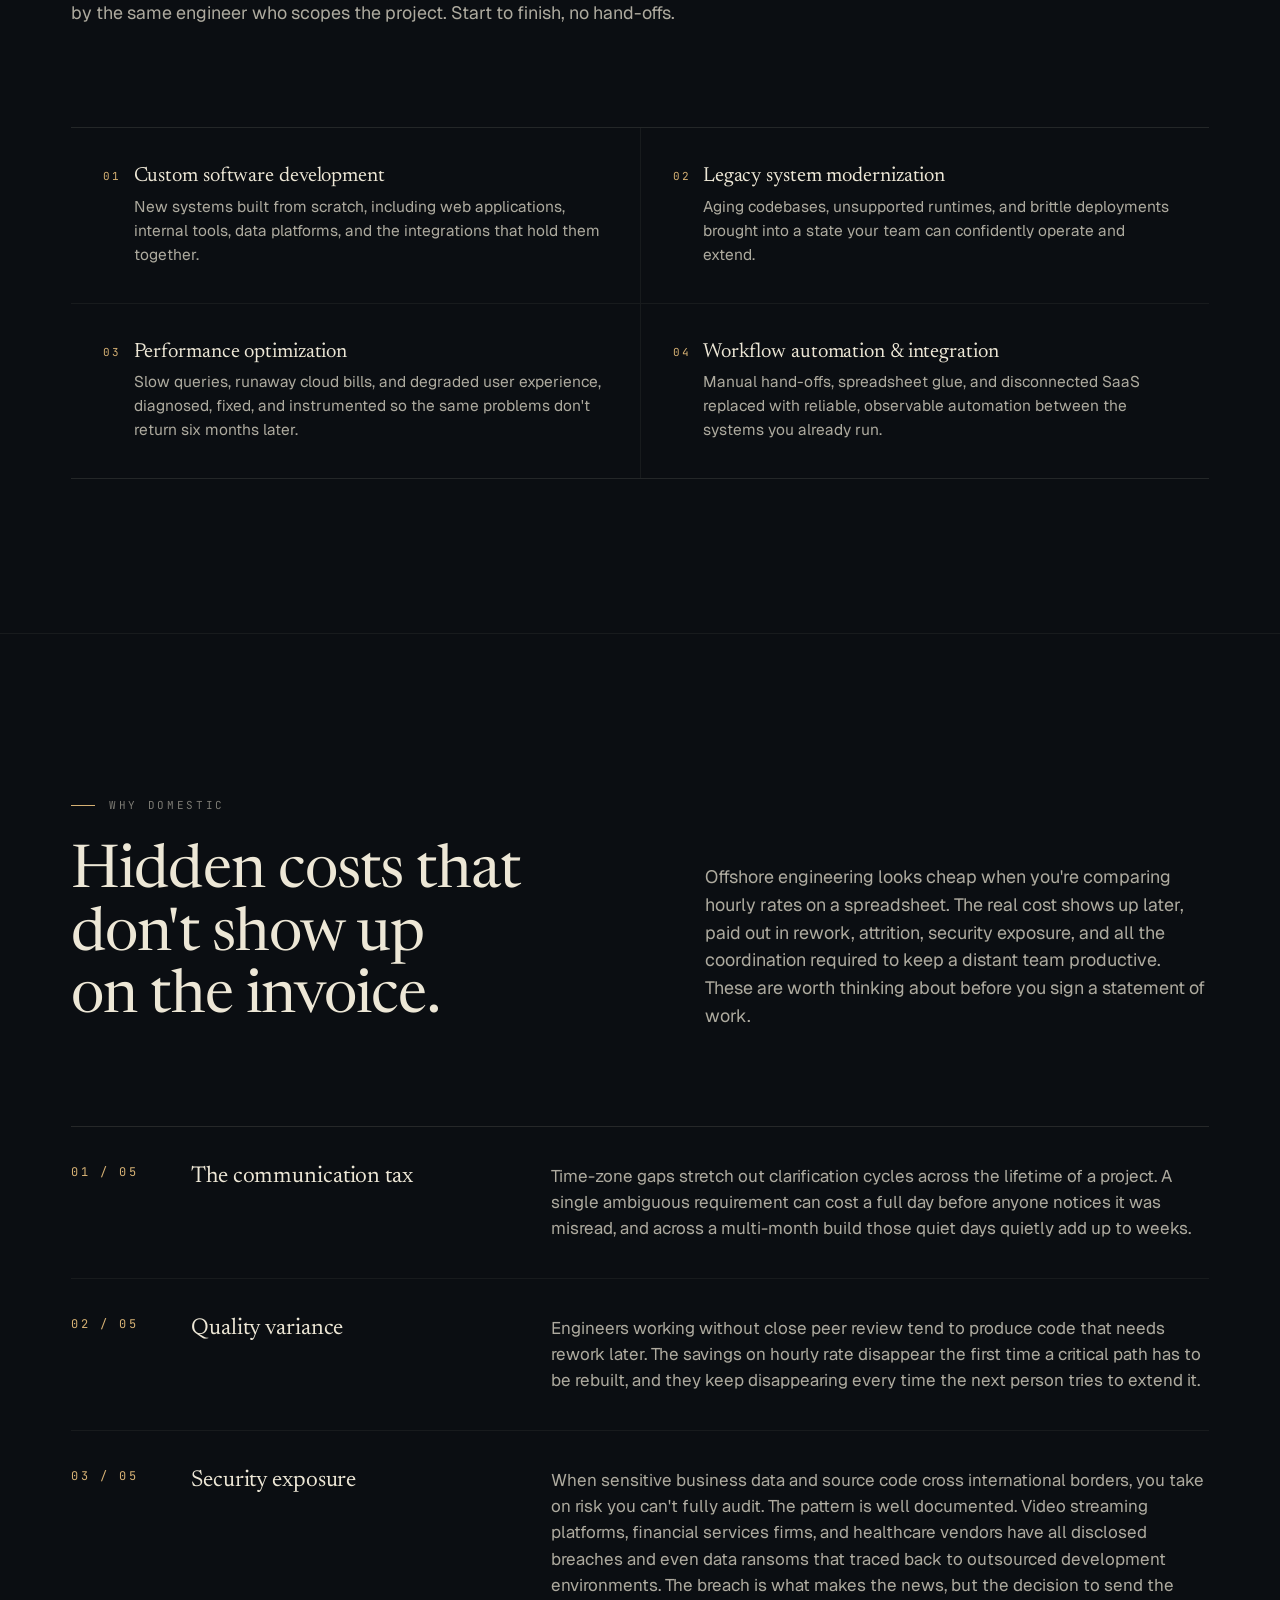
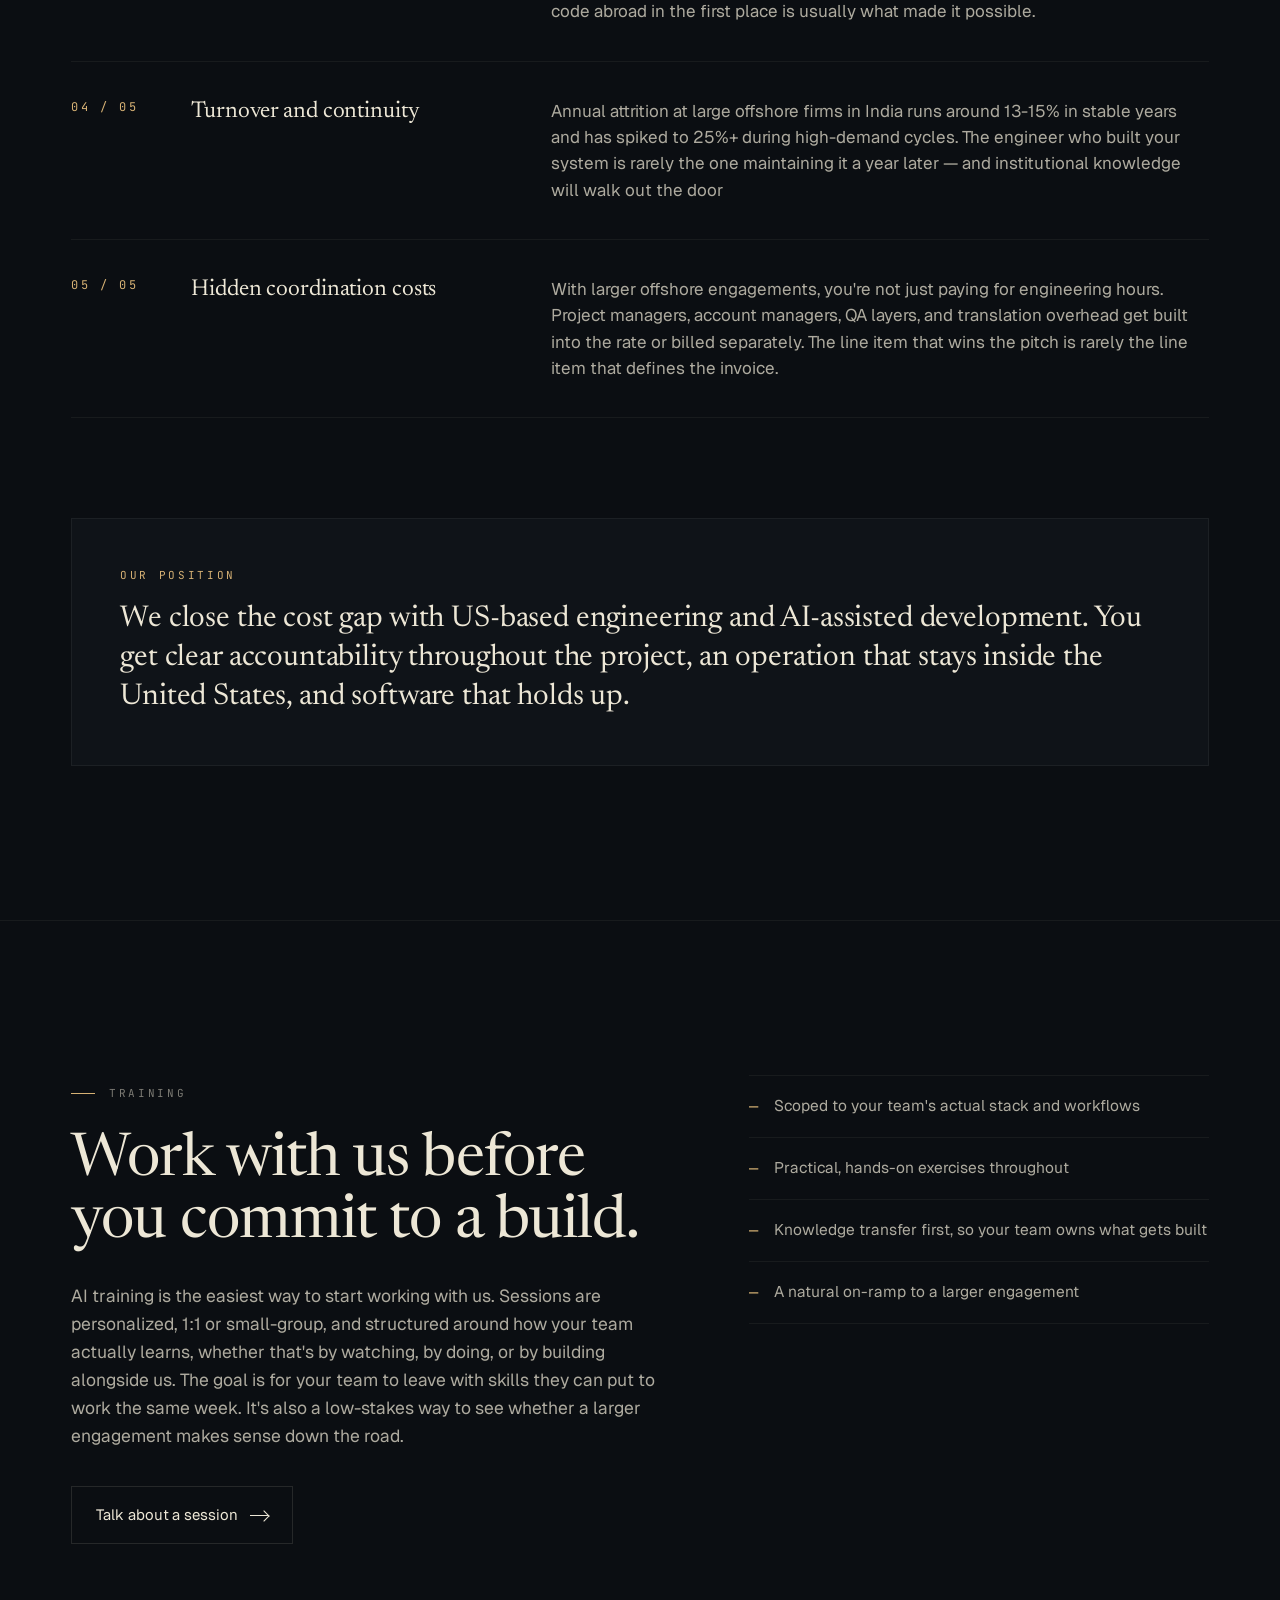
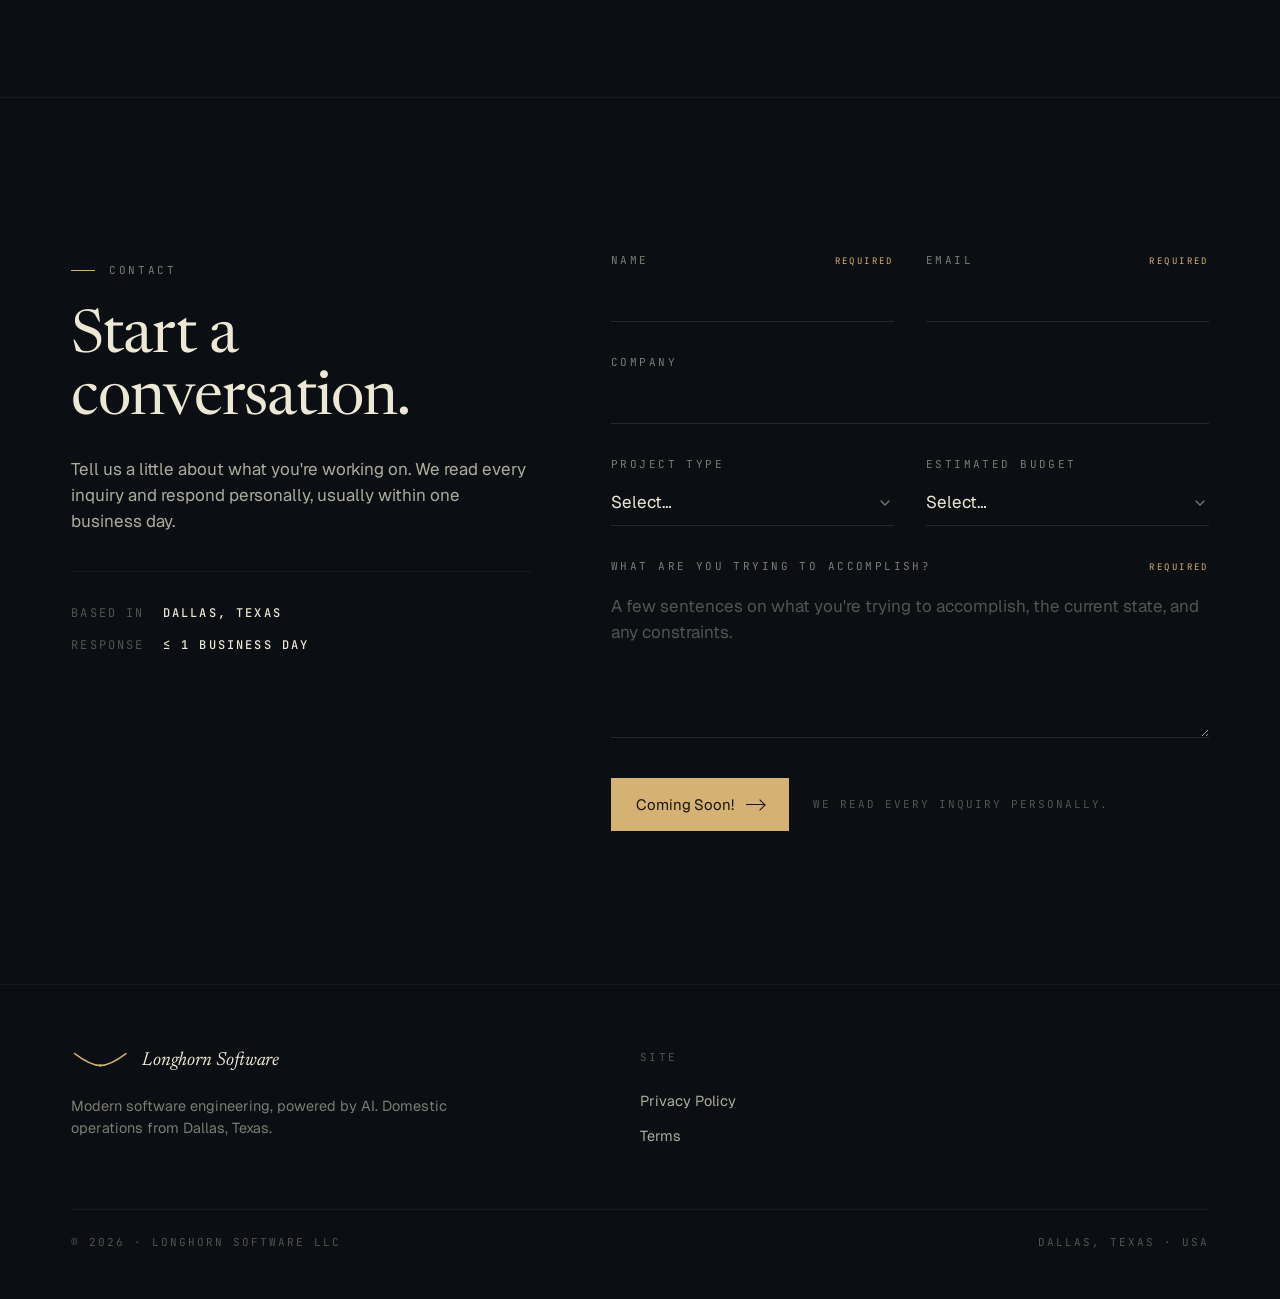
==== commit 5c8498ab: "Disabled Form Submission Button Disabled Submit Button while emailing is still WIP" ====
--- a/index.html
+++ b/index.html
@@ -178,7 +178,7 @@
               </div>
 
               <div class="form-submit">
-                <button class="btn btn-primary" type="submit">
+                <button class="btn btn-primary" disabled type="submit">
                   <span data-intake-submit>Send</span><span class="arrow"></span>
                 </button>
                 <span class="form-note">We read every inquiry personally.</span>
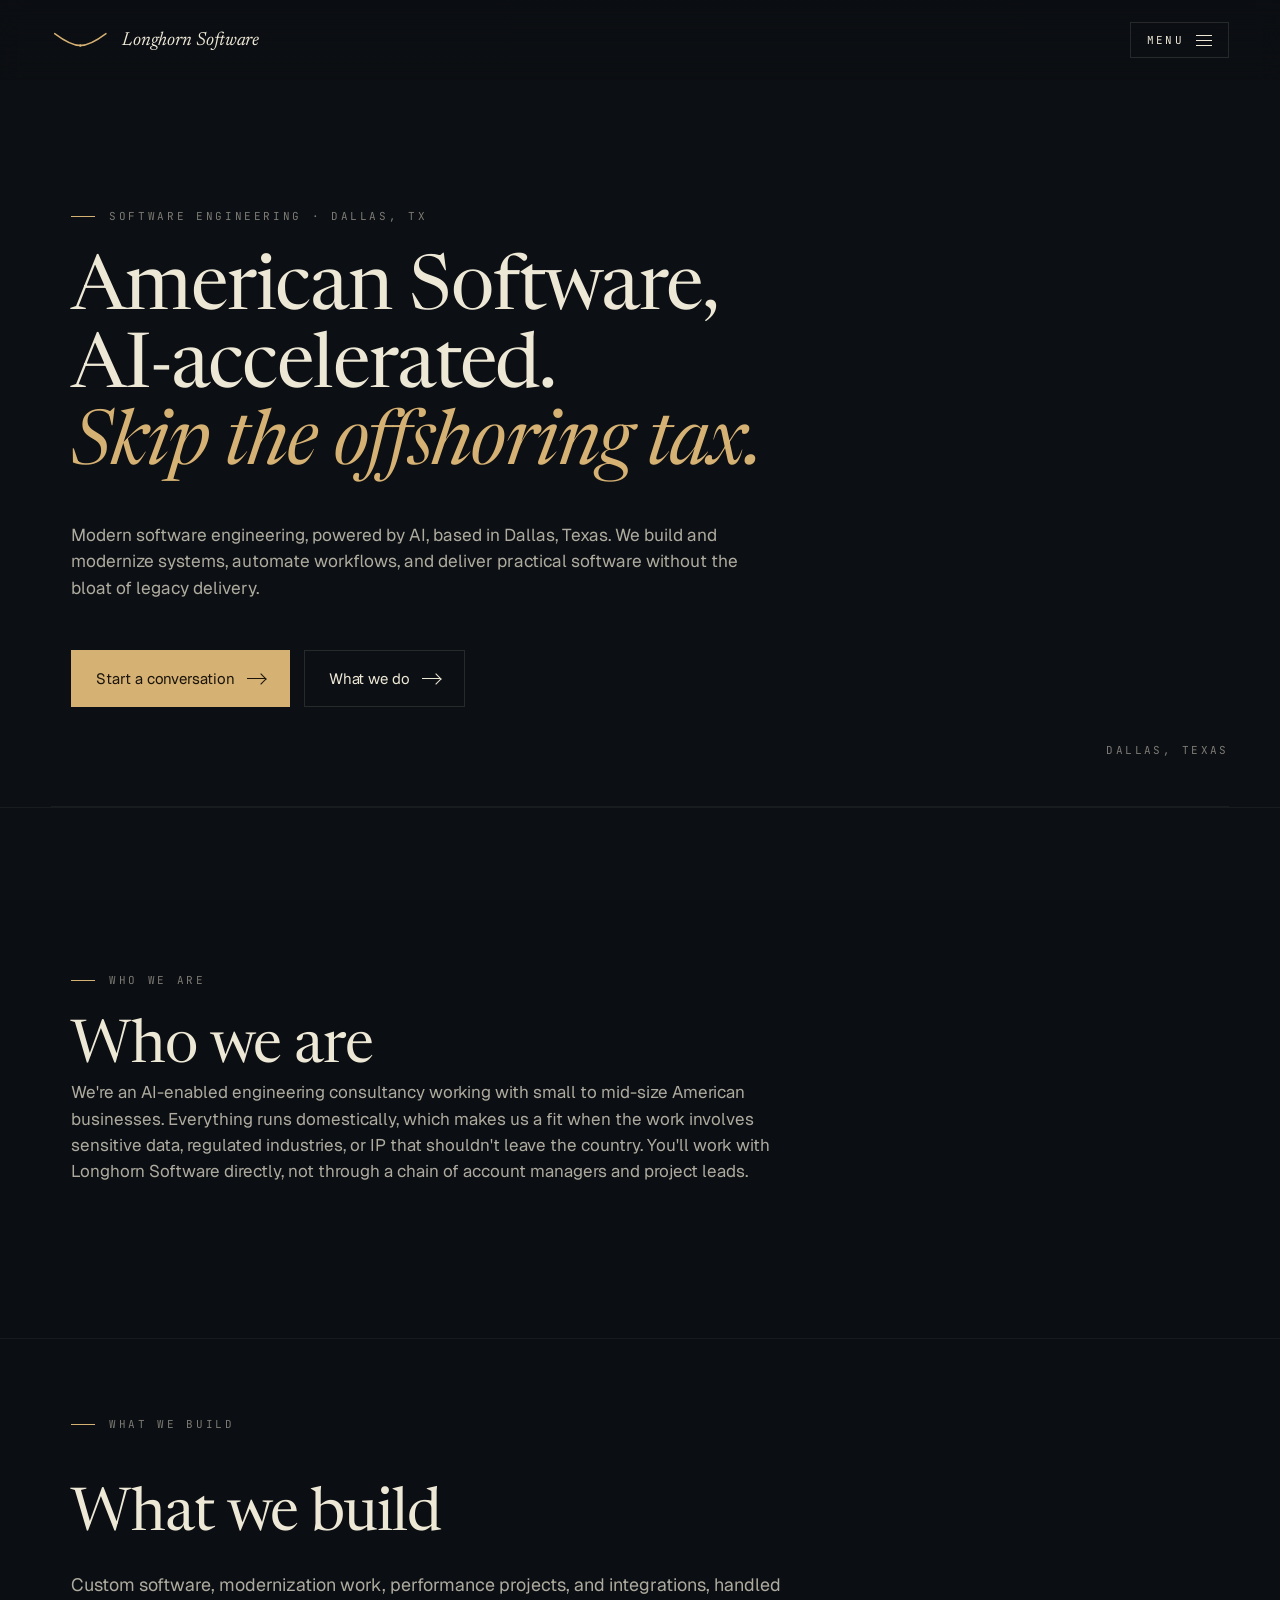
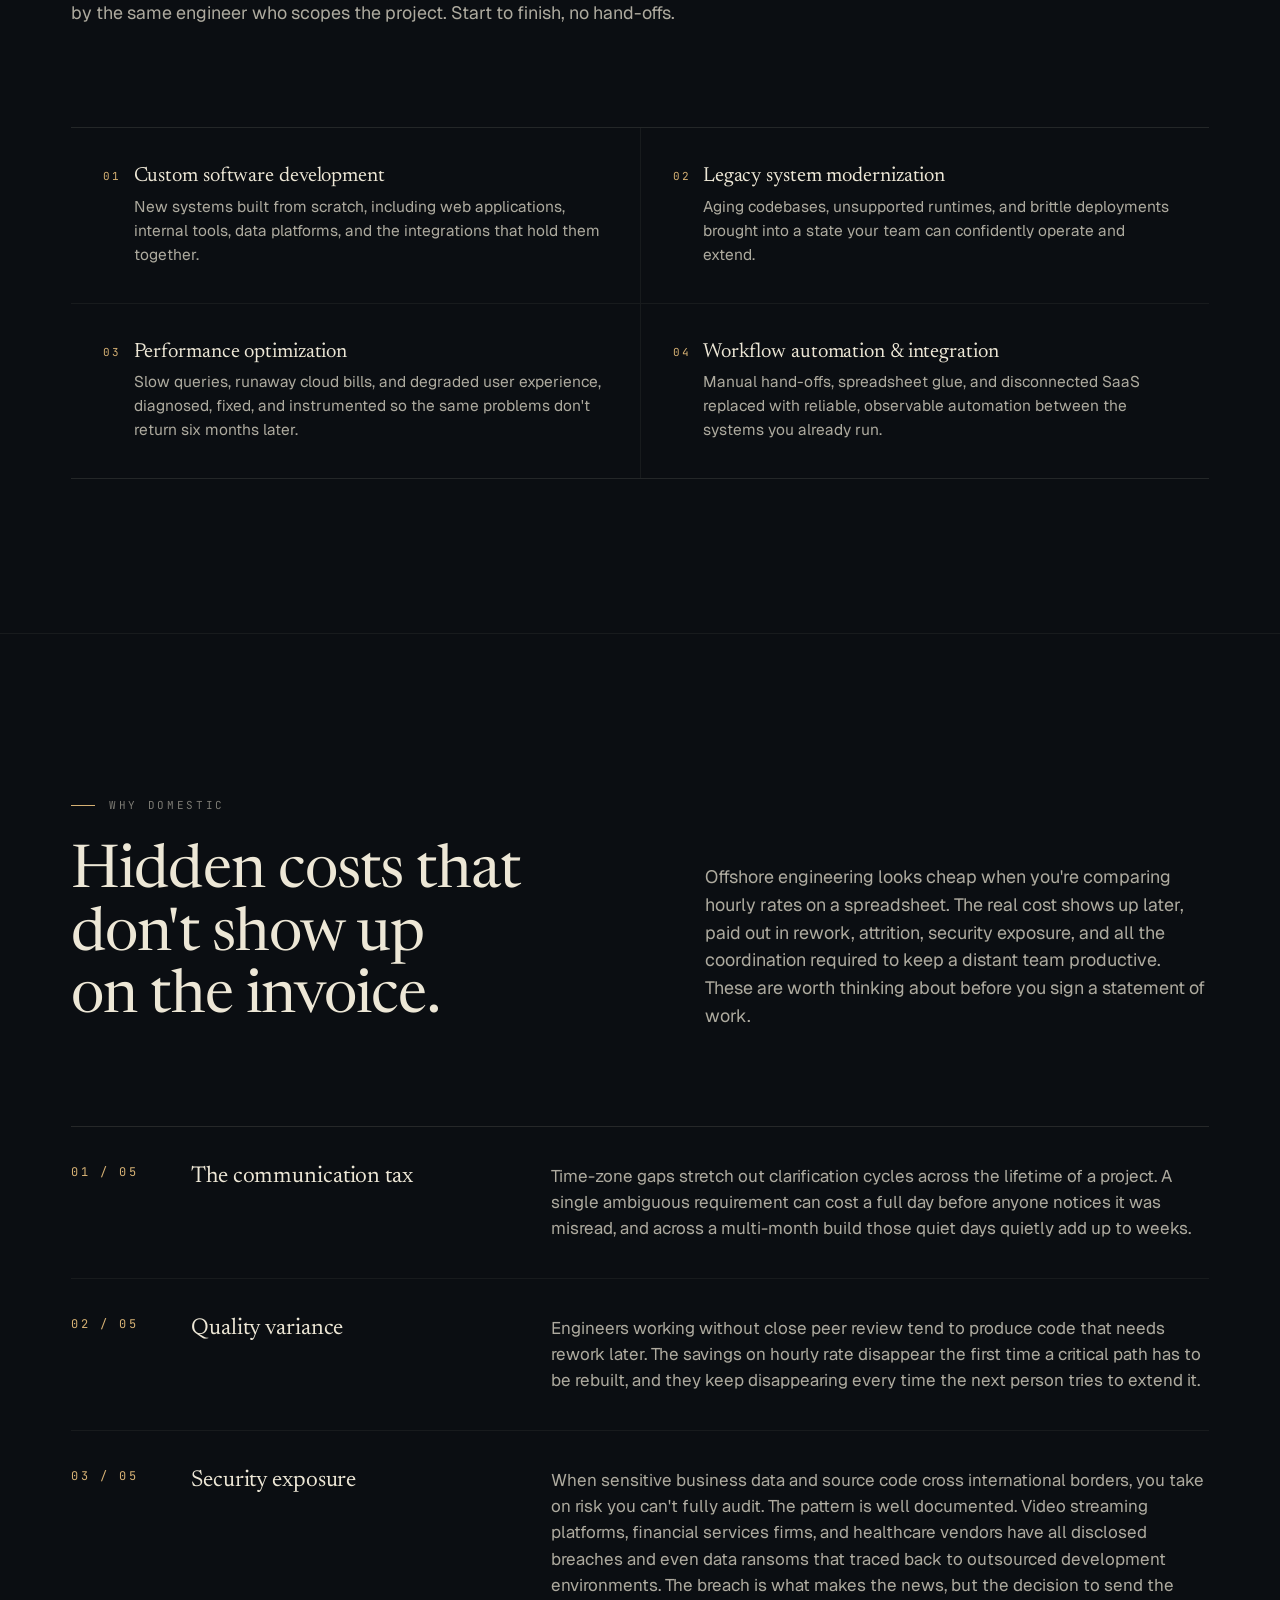
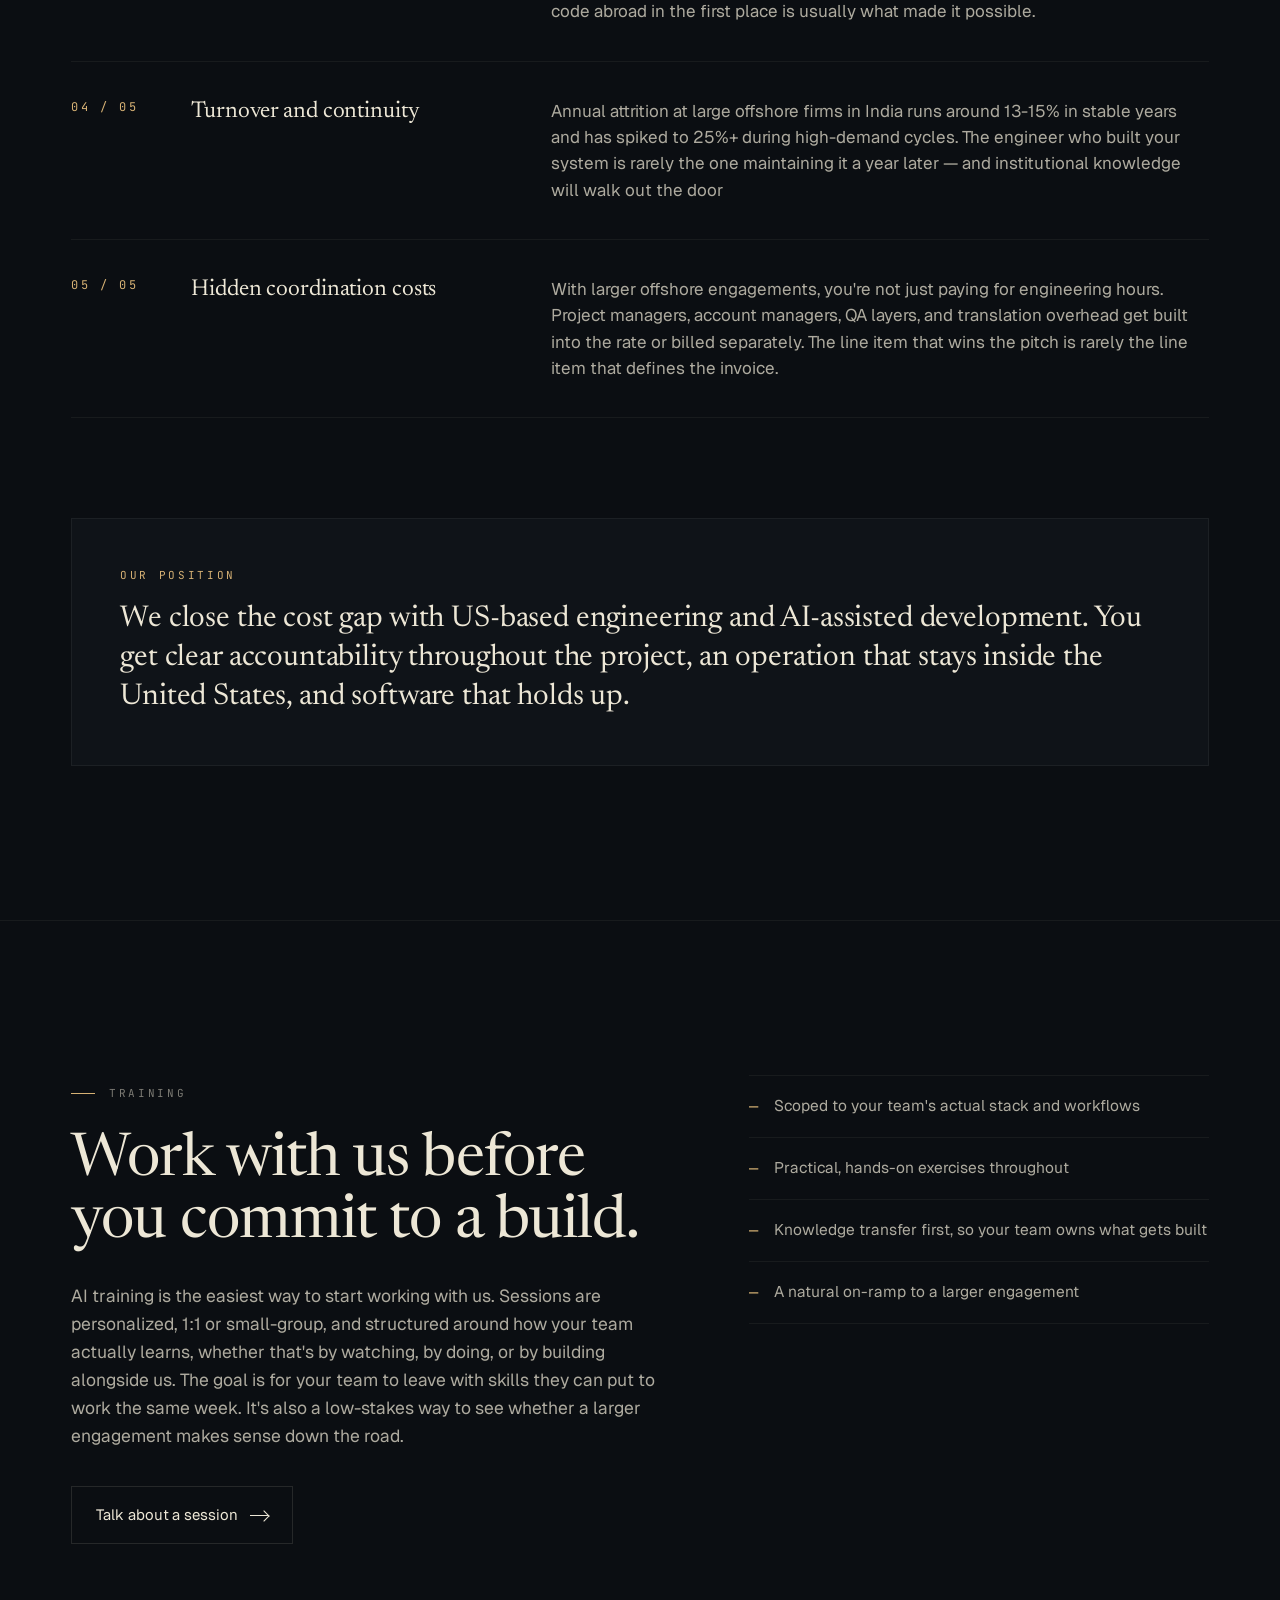
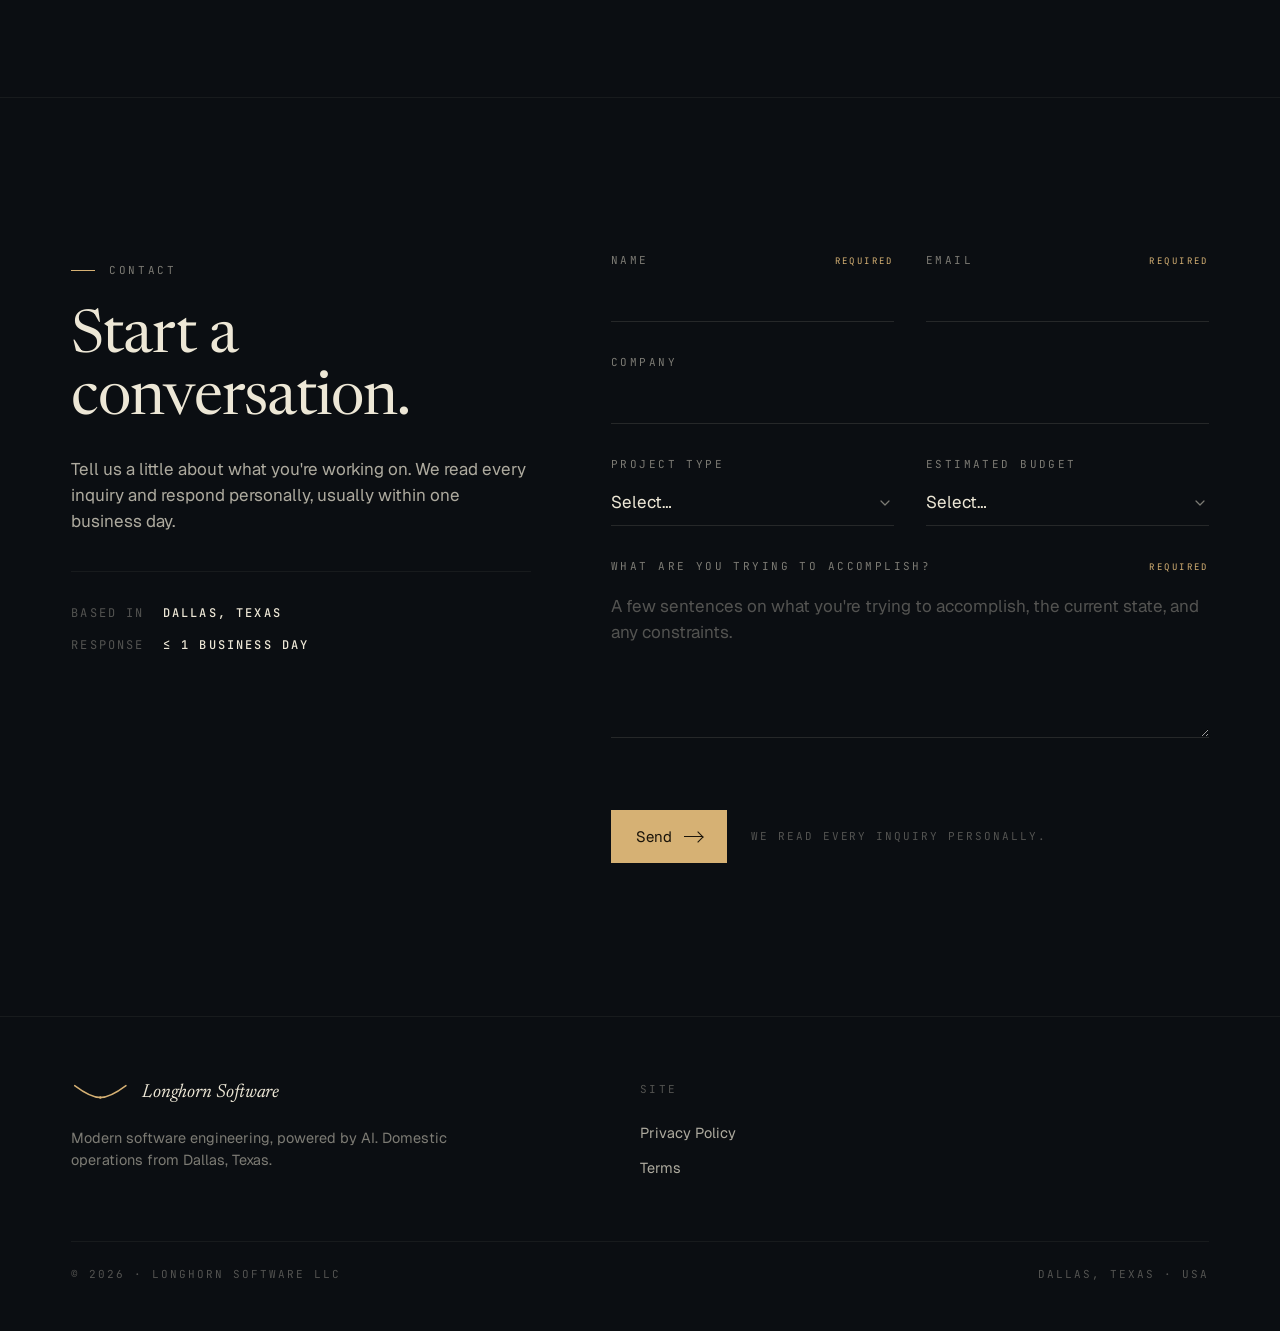
==== commit 72d82974: "Add Email Capability Add Email Capability" ====
--- a/index.html
+++ b/index.html
@@ -38,11 +38,11 @@
     <div class="menu-inner" data-menu-inner></div>
   </nav>
 
-  <!-- ============== ABOUT MODAL (placeholder) ============== -->
+  <!-- ============== ABOUT MODAL ============== -->
   <div class="modal" data-modal data-open="false" role="dialog" aria-modal="true" aria-labelledby="about-h">
     <div class="modal-card">
       <div class="kicker">About</div>
-      <h2 id="about-h">Coming soon.</h2>
+      <h2 id="about-h"></h2>
       <p>The full story of Longhorn Software — who we are, how we work, and the principles behind the practice — is on the way.</p>
       <button class="modal-close" data-modal-close>Close</button>
     </div>
@@ -144,12 +144,20 @@
           </aside>
 
           <div>
-            <form class="form" data-form novalidate>
+            <form
+              id="contact-form"
+              class="form"
+              data-form
+              action="https://formspree.io/f/mjgqbnpp"
+              method="POST"
+              novalidate
+            >
               <div class="row">
                 <div class="field">
                   <label for="name" data-label-name>Name <span class="req">REQUIRED</span></label>
                   <input id="name" name="name" type="text" autocomplete="name" required />
                 </div>
+
                 <div class="field">
                   <label for="email" data-label-email>Email <span class="req">REQUIRED</span></label>
                   <input id="email" name="email" type="email" autocomplete="email" required />
@@ -166,6 +174,7 @@
                   <label for="projectType" data-label-projectType>Project type</label>
                   <select id="projectType" name="projectType"></select>
                 </div>
+
                 <div class="field">
                   <label for="budget" data-label-budget>Estimated budget</label>
                   <select id="budget" name="budget"></select>
@@ -174,8 +183,29 @@
 
               <div class="field">
                 <label for="description" data-label-description>Description <span class="req">REQUIRED</span></label>
-                <textarea id="description" name="description" rows="5" required placeholder="A few sentences on what you're trying to accomplish, the current state, and any constraints."></textarea>
-              </div>
+                <textarea
+                  id="description"
+                  name="description"
+                  rows="5"
+                  required
+                  placeholder="A few sentences on what you're trying to accomplish, the current state, and any constraints."
+                ></textarea>
+              </div>
+
+              <!-- Custom subject line shown in Formspree emails -->
+              <input type="hidden" name="_subject" value="New Longhorn Software inquiry" />
+
+              <!-- Honeypot anti-spam field -->
+              <input
+                type="text"
+                name="_gotcha"
+                tabindex="-1"
+                autocomplete="off"
+                style="display:none"
+              />
+
+              <!-- Error message shown only when submission fails -->
+              <div class="form-error" data-form-error role="alert" aria-live="polite"></div>
 
               <div class="form-submit">
                 <button class="btn btn-primary" disabled type="submit">
@@ -185,7 +215,14 @@
               </div>
             </form>
 
-            <div class="form-success" data-intake-success role="status" aria-live="polite"></div>
+            <!-- Success message stays hidden until app.js shows it after submit -->
+            <div
+              class="form-success"
+              data-intake-success
+              role="status"
+              aria-live="polite"
+              hidden
+            ></div>
           </div>
         </div>
       </div>
@@ -228,7 +265,7 @@
     </div>
   </footer>
 
-  <!-- Tweaks panel root (populated by tweaks.js) -->
+  <!-- Tweaks panel root populated by tweaks.js -->
   <aside class="tweaks-panel" data-tweaks-panel data-open="false" aria-label="Tweaks"></aside>
 
   <script src="content.js"></script>
@@ -245,4 +282,4 @@
   <script src="tweaks.js"></script>
   <script src="app.js"></script>
 </body>
-</html>
+</html>
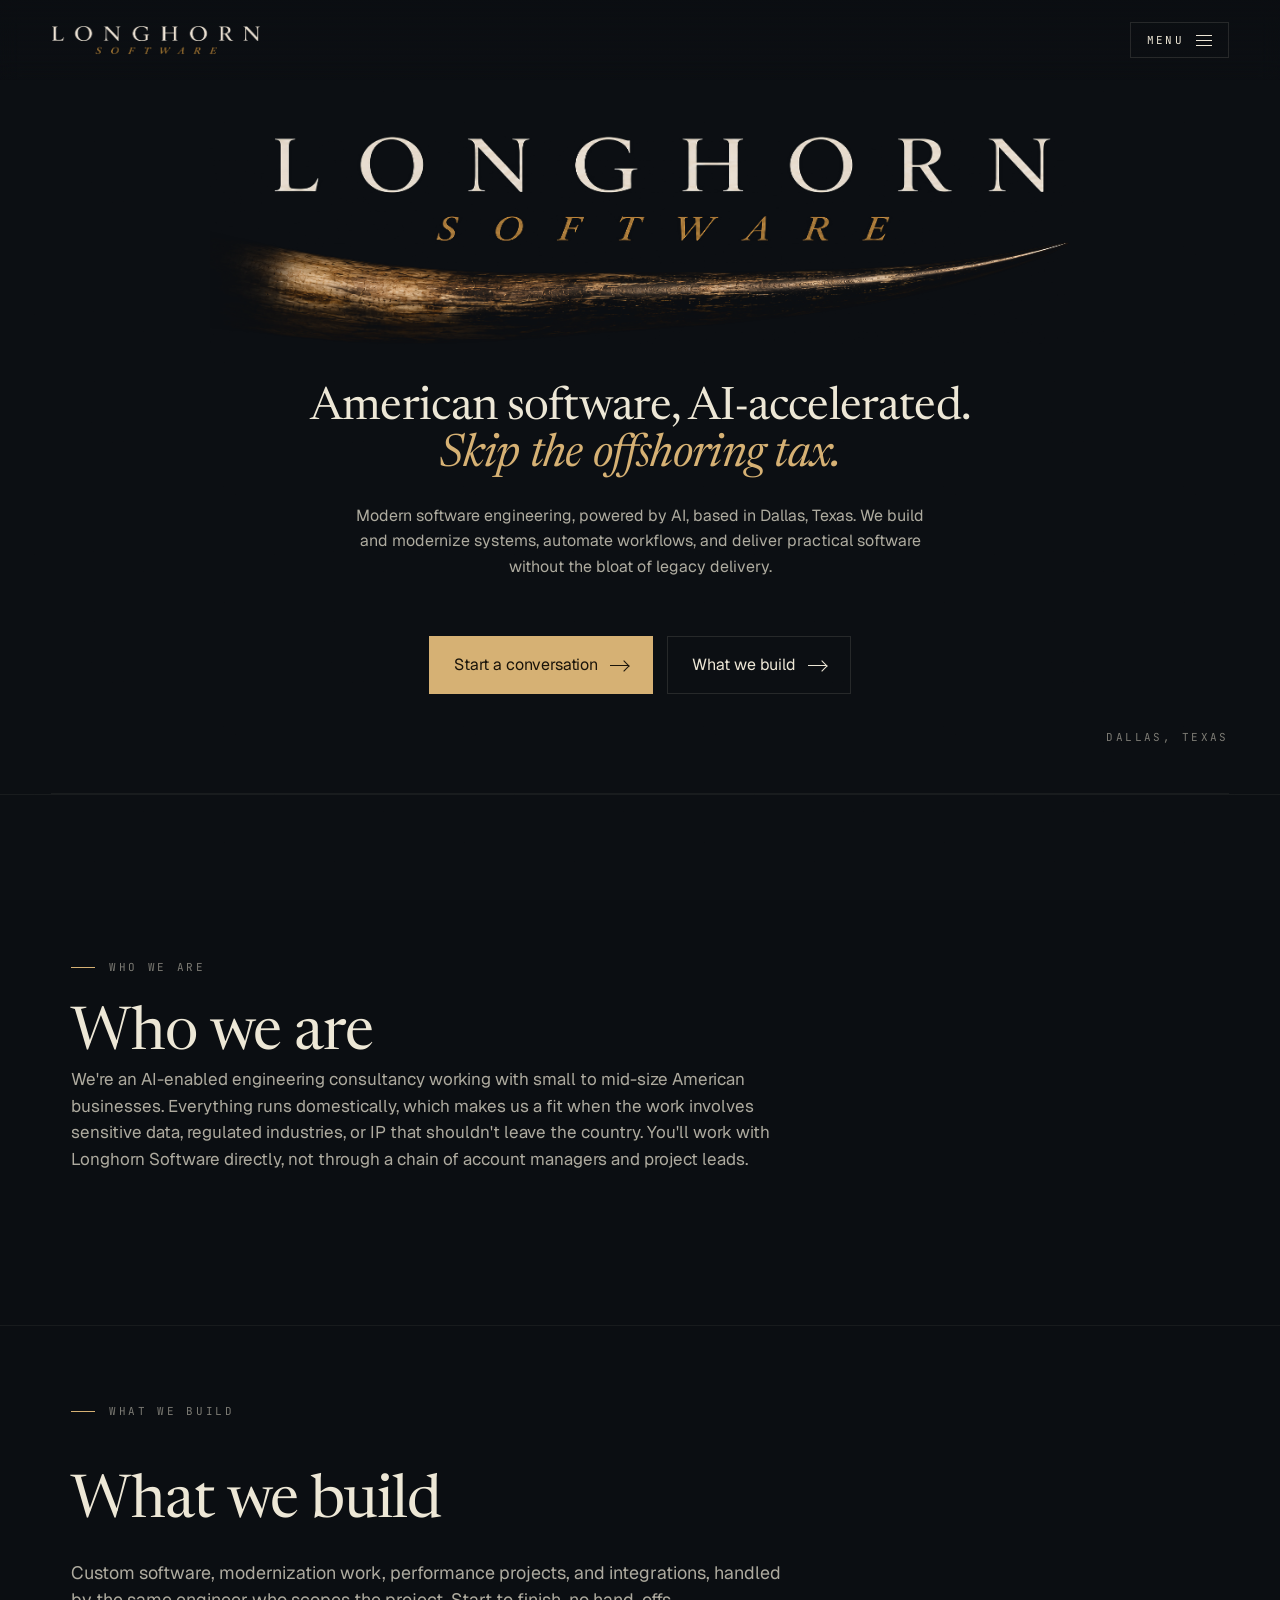
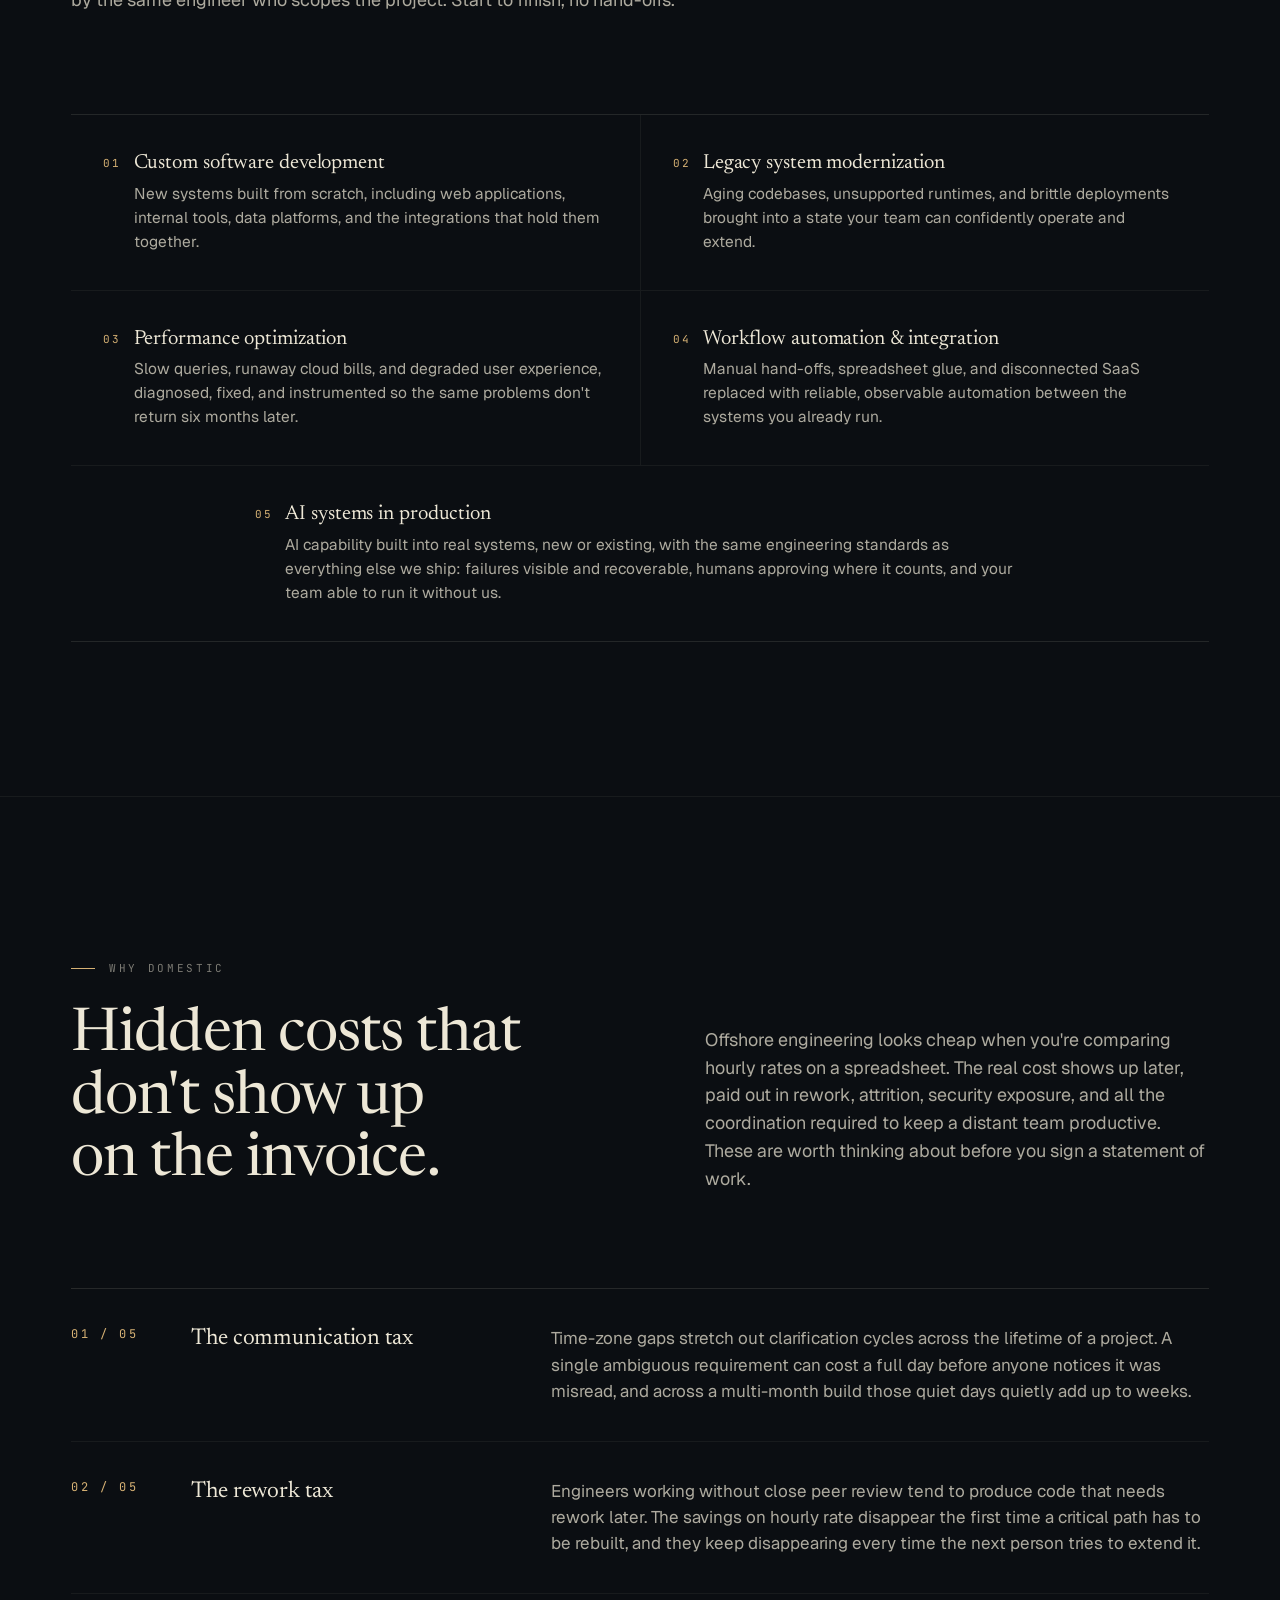
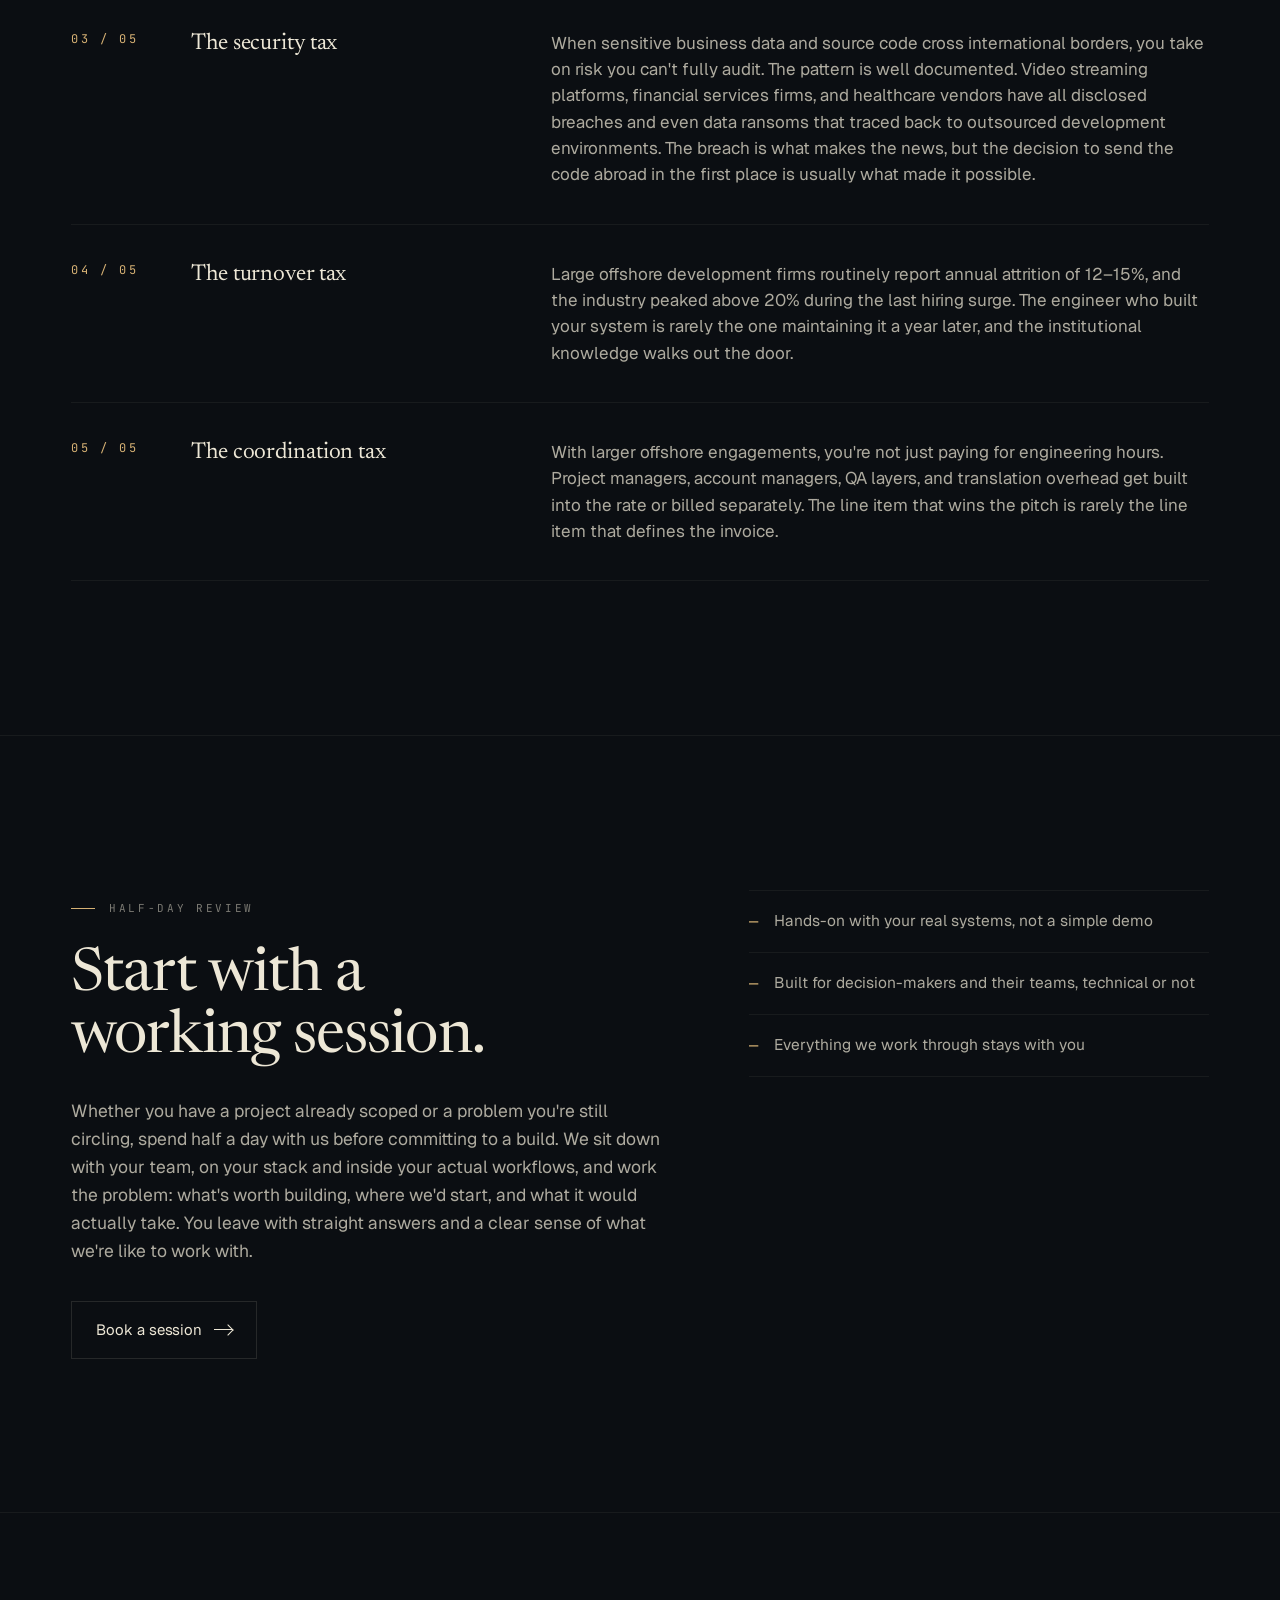
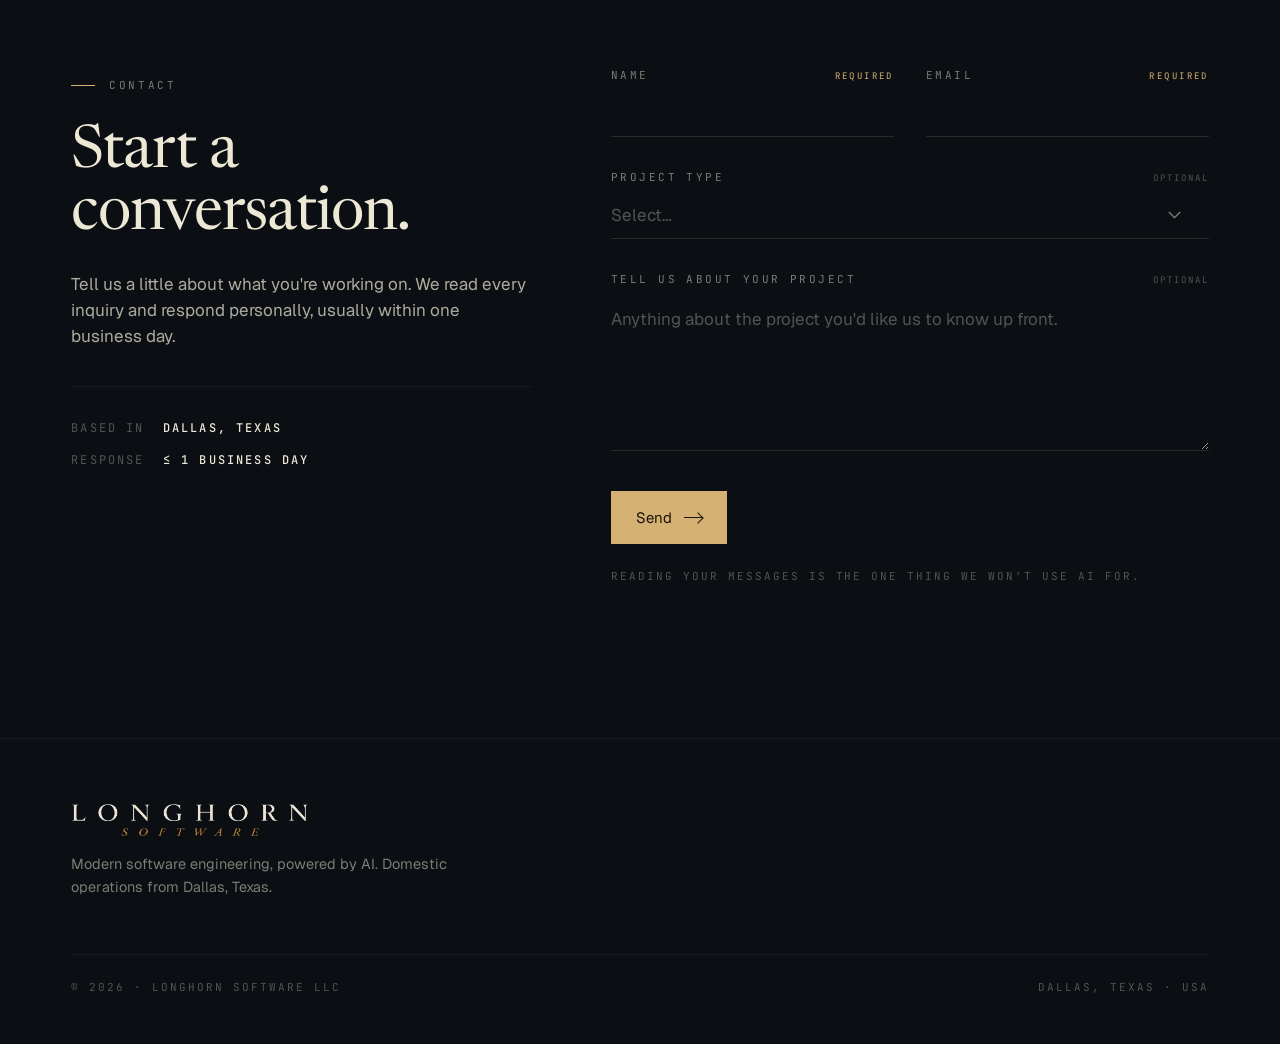
==== commit 08947453: "Refactor Added About Me, text changes, and contact info updates" ====
--- a/index.html
+++ b/index.html
@@ -6,27 +6,25 @@
   <title>Longhorn Software</title>
   <meta name="description" content="" />
   <meta name="theme-color" content="#0B0E12" />
+  <meta name="color-scheme" content="dark" />
+  <style>:root { color-scheme: dark; } html, body { background: #0B0E12; }</style>
   <link rel="preconnect" href="https://fonts.googleapis.com" />
   <link rel="preconnect" href="https://fonts.gstatic.com" crossorigin />
+  <link rel="stylesheet" href="styles.css" />
   <link href="https://fonts.googleapis.com/css2?family=Newsreader:ital,opsz,wght@0,6..72,400;0,6..72,500;1,6..72,400&family=Geist:wght@300;400;500;600&family=JetBrains+Mono:wght@400;500&display=swap" rel="stylesheet" />
-  <link rel="stylesheet" href="styles.css" />
+  <link rel="icon" type="image/svg+xml" href="assets/favicon.svg">
+  <link rel="prefetch" href="about.html" />
+  <link rel="prefetch" href="styles.css" />
+  <link rel="prefetch" href="app.js" />
+  <link rel="prefetch" href="content.js" />
 </head>
 <body>
 
   <!-- ============== NAV / HEADER ============== -->
   <header class="nav" role="banner">
     <a class="brand" href="#top" aria-label="Longhorn Software home">
-      <!-- Abstract horn-pair mark. Original; not a UT-style silhouette. -->
-      <svg class="mark" viewBox="0 0 64 24" aria-hidden="true">
-        <g fill="none" stroke="oklch(0.78 0.09 80)" stroke-width="1.6" stroke-linecap="round">
-          <path d="M32 18 C 24 18, 16 14, 4 5" />
-          <path d="M32 18 C 40 18, 48 14, 60 5" />
-        </g>
-        <circle cx="32" cy="18" r="1.4" fill="oklch(0.78 0.09 80)" />
-      </svg>
-      <span class="wordmark" data-brand-name>Longhorn Software</span>
+      <img class="brand-logo" src="assets/logo-wordmark-t.png" alt="Longhorn Software" />
     </a>
-
     <button class="hamburger" data-hamburger aria-expanded="false" aria-controls="primary-menu" aria-label="Open menu">
       <span>Menu</span>
       <span class="bars" aria-hidden="true"><span></span><span></span><span></span></span>
@@ -38,11 +36,11 @@
     <div class="menu-inner" data-menu-inner></div>
   </nav>
 
-  <!-- ============== ABOUT MODAL ============== -->
+  <!-- ============== ABOUT MODAL (placeholder) ============== -->
   <div class="modal" data-modal data-open="false" role="dialog" aria-modal="true" aria-labelledby="about-h">
     <div class="modal-card">
       <div class="kicker">About</div>
-      <h2 id="about-h"></h2>
+      <h2 id="about-h">Coming soon.</h2>
       <p>The full story of Longhorn Software — who we are, how we work, and the principles behind the practice — is on the way.</p>
       <button class="modal-close" data-modal-close>Close</button>
     </div>
@@ -53,7 +51,7 @@
     <!-- ============== HERO ============== -->
     <section class="hero" id="home" data-screen-label="01 Hero">
       <div class="wrap">
-        <div class="kicker" data-hero-eyebrow></div>
+        <img class="hero-logo" src="assets/logo-full-t.png" alt="Longhorn Software" />
         <h1 data-hero-headline></h1>
         <p class="hero-tagline" data-hero-tagline></p>
         <div class="hero-ctas">
@@ -61,7 +59,7 @@
             <span class="l">Start a conversation</span><span class="arrow"></span>
           </a>
           <a class="btn btn-ghost" data-hero-cta-secondary href="#services">
-            <span class="l">What we do</span><span class="arrow"></span>
+            <span class="l">What we build</span><span class="arrow"></span>
           </a>
         </div>
       </div>
@@ -104,10 +102,6 @@
           <p class="lede" data-costs-lede></p>
         </div>
         <div class="costs-list" data-costs-list></div>
-        <div class="costs-closer">
-          <div class="label" data-costs-closer-label></div>
-          <p data-costs-closer-body></p>
-        </div>
       </div>
     </section>
 
@@ -144,20 +138,13 @@
           </aside>
 
           <div>
-            <form
-              id="contact-form"
-              class="form"
-              data-form
-              action="https://formspree.io/f/mjgqbnpp"
-              method="POST"
-              novalidate
-            >
+            <form class="form" data-form novalidate>
+              <input type="text" name="_gotcha" tabindex="-1" autocomplete="off" aria-hidden="true" style="position:absolute;left:-9999px;width:1px;height:1px;opacity:0;pointer-events:none;" />
               <div class="row">
                 <div class="field">
                   <label for="name" data-label-name>Name <span class="req">REQUIRED</span></label>
                   <input id="name" name="name" type="text" autocomplete="name" required />
                 </div>
-
                 <div class="field">
                   <label for="email" data-label-email>Email <span class="req">REQUIRED</span></label>
                   <input id="email" name="email" type="email" autocomplete="email" required />
@@ -165,64 +152,24 @@
               </div>
 
               <div class="field">
-                <label for="company" data-label-company>Company</label>
-                <input id="company" name="company" type="text" autocomplete="organization" />
-              </div>
-
-              <div class="row">
-                <div class="field">
-                  <label for="projectType" data-label-projectType>Project type</label>
-                  <select id="projectType" name="projectType"></select>
-                </div>
-
-                <div class="field">
-                  <label for="budget" data-label-budget>Estimated budget</label>
-                  <select id="budget" name="budget"></select>
-                </div>
+                <label for="projectType" data-label-projectType>Project type <span class="opt">Optional</span></label>
+                <select id="projectType" name="projectType"></select>
               </div>
 
               <div class="field">
-                <label for="description" data-label-description>Description <span class="req">REQUIRED</span></label>
-                <textarea
-                  id="description"
-                  name="description"
-                  rows="5"
-                  required
-                  placeholder="A few sentences on what you're trying to accomplish, the current state, and any constraints."
-                ></textarea>
-              </div>
-
-              <!-- Custom subject line shown in Formspree emails -->
-              <input type="hidden" name="_subject" value="New Longhorn Software inquiry" />
-
-              <!-- Honeypot anti-spam field -->
-              <input
-                type="text"
-                name="_gotcha"
-                tabindex="-1"
-                autocomplete="off"
-                style="display:none"
-              />
-
-              <!-- Error message shown only when submission fails -->
-              <div class="form-error" data-form-error role="alert" aria-live="polite"></div>
+                <label for="description" data-label-description>Tell us about your project <span class="opt">Optional</span></label>
+                <textarea id="description" name="description" rows="5" placeholder="Anything about the project you'd like us to know up front."></textarea>
+              </div>
 
               <div class="form-submit">
-                <button class="btn btn-primary" disabled type="submit">
+                <button class="btn btn-primary" type="submit">
                   <span data-intake-submit>Send</span><span class="arrow"></span>
                 </button>
-                <span class="form-note">We read every inquiry personally.</span>
+                <span class="form-note">Reading your messages is the one thing we won't use AI for.</span>
               </div>
             </form>
 
-            <!-- Success message stays hidden until app.js shows it after submit -->
-            <div
-              class="form-success"
-              data-intake-success
-              role="status"
-              aria-live="polite"
-              hidden
-            ></div>
+            <div class="form-success" data-intake-success role="status" aria-live="polite"></div>
           </div>
         </div>
       </div>
@@ -234,16 +181,7 @@
     <div class="wrap">
       <div class="foot-grid">
         <div class="foot-brand">
-          <a class="brand" href="#top" aria-label="Longhorn Software home">
-            <svg class="mark" viewBox="0 0 64 24" aria-hidden="true">
-              <g fill="none" stroke="oklch(0.78 0.09 80)" stroke-width="1.6" stroke-linecap="round">
-                <path d="M32 18 C 24 18, 16 14, 4 5" />
-                <path d="M32 18 C 40 18, 48 14, 60 5" />
-              </g>
-              <circle cx="32" cy="18" r="1.4" fill="oklch(0.78 0.09 80)" />
-            </svg>
-            <span class="wordmark" data-brand-name>Longhorn Software</span>
-          </a>
+          <img class="brand-logo brand-logo-foot" src="assets/logo-wordmark-t.png" alt="Longhorn Software" />
           <p class="blurb" data-footer-blurb></p>
         </div>
 
@@ -252,11 +190,6 @@
           <a data-brand-email>—</a>
           <span data-brand-location>—</span>
         </div>
-
-        <div class="foot-col">
-          <h4>Site</h4>
-          <div data-footer-links></div>
-        </div>
       </div>
       <div class="foot-fine">
         <span>© <span data-year></span> · <span data-brand-legal></span></span>
@@ -265,21 +198,7 @@
     </div>
   </footer>
 
-  <!-- Tweaks panel root populated by tweaks.js -->
-  <aside class="tweaks-panel" data-tweaks-panel data-open="false" aria-label="Tweaks"></aside>
-
   <script src="content.js"></script>
-  <script>
-    // Tweak defaults. The block between EDITMODE markers must stay valid JSON
-    // — the host parses it and rewrites it on disk when you change tweaks.
-    window.__LH_TWEAK_DEFAULTS__ = /*EDITMODE-BEGIN*/{
-      "headlineId": 0,
-      "costsHeadlineId": 0,
-      "accent": "brass",
-      "showSecondary": true
-    }/*EDITMODE-END*/;
-  </script>
-  <script src="tweaks.js"></script>
   <script src="app.js"></script>
 </body>
-</html>+</html>
--- a/styles.css
+++ b/styles.css
@@ -142,6 +142,29 @@
   color: var(--ink);
 }
 .brand .mark { display: block; height: 22px; width: auto; }
+.brand-logo {
+  display: block;
+  height: 30px;
+  width: auto;
+}
+.brand-logo-foot { height: 34px; }
+
+/* Scroll-reveal nav logo (index): hidden at top, fades+slides in once the
+   hero logo scrolls away. About page has no [data-reveal-logo], so its nav
+   logo stays visible. Menu open hides the logo on both pages. */
+.nav[data-reveal-logo] .brand-logo {
+  opacity: 0;
+  transform: translateY(-6px);
+  pointer-events: none;
+  transition: opacity 0.25s ease, transform 0.25s ease;
+}
+.nav[data-reveal-logo][data-logo-shown] .brand-logo {
+  opacity: 1;
+  transform: none;
+  pointer-events: auto;
+}
+.nav[data-menu-open] .brand { opacity: 0; pointer-events: none; transition: opacity 0.2s ease; }
+
 .brand .wordmark {
   font-family: var(--serif);
   font-style: italic;
@@ -150,6 +173,38 @@
   line-height: 1;
 }
 
+.nav-actions {
+  display: flex;
+  align-items: center;
+  gap: clamp(14px, 2vw, 28px);
+}
+.nav-founder {
+  font-family: var(--mono);
+  font-size: 11px;
+  letter-spacing: 0.18em;
+  text-transform: uppercase;
+  color: var(--ink-3);
+  white-space: nowrap;
+  transition: color 0.2s ease;
+  position: relative;
+}
+.nav-founder::after {
+  content: "";
+  position: absolute;
+  left: 0;
+  right: 0;
+  bottom: -5px;
+  height: 1px;
+  background: var(--brass);
+  transform: scaleX(0);
+  transform-origin: left;
+  transition: transform 0.25s ease;
+}
+.nav-founder:hover { color: var(--ink); }
+.nav-founder:hover::after { transform: scaleX(1); }
+.nav-founder[aria-current="page"] { color: var(--brass); }
+.nav-founder[aria-current="page"]::after { transform: scaleX(1); }
+
 .hamburger {
   appearance: none;
   background: transparent;
@@ -178,22 +233,33 @@
   position: fixed;
   inset: 0;
   z-index: 49;
-  background: rgba(11, 14, 18, 0.96);
-  backdrop-filter: blur(20px);
-  -webkit-backdrop-filter: blur(20px);
-  display: flex;
-  align-items: center;
-  justify-content: center;
+  display: block;
+  overflow-y: auto;
+  overscroll-behavior: contain;
   opacity: 0;
   pointer-events: none;
   transition: opacity 0.35s ease;
+  isolation: isolate;
+}
+.menu::before {
+  content: "";
+  position: absolute;
+  inset: 0;
+  z-index: -1;
+  background: rgba(11, 14, 18, 0.985);
+  transform: translateZ(0);
+  contain: strict;
 }
 .menu[data-open="true"] { opacity: 1; pointer-events: auto; }
 .menu-inner {
   width: 100%;
   max-width: var(--max);
-  padding: 0 var(--gutter);
-  display: grid;
+  margin: 0 auto;
+  min-height: 100dvh;
+  padding: 104px var(--gutter) 56px;
+  display: flex;
+  flex-direction: column;
+  justify-content: center;
   gap: 20px;
 }
 .menu a {
@@ -205,13 +271,31 @@
   color: var(--ink-3);
   border-bottom: 1px solid var(--rule-2);
   padding: 14px 0;
-  transition: color 0.2s ease, border-color 0.2s ease, padding 0.2s ease;
+  transition: color 0.2s ease, border-color 0.2s ease, transform 0.2s ease;
   display: flex;
   justify-content: space-between;
   align-items: baseline;
   gap: 24px;
-}
-.menu a:hover { color: var(--ink); border-color: var(--rule); padding-left: 12px; }
+  will-change: transform;
+}
+.menu a:hover { color: var(--ink); border-color: var(--rule); transform: translateX(12px); }
+.menu a.menu-page-link {
+  font-size: clamp(20px, 2.2vw, 28px);
+  color: var(--ink-2);
+  border-bottom: none;
+  border-top: 1px solid var(--rule-2);
+  margin-top: 16px;
+  padding-top: 30px;
+  align-items: center;
+}
+.menu a.menu-page-link:hover { color: var(--ink); }
+.menu a.menu-page-link .menu-arrow {
+  font-family: var(--sans);
+  font-size: 24px;
+  color: var(--brass);
+  transition: transform 0.2s ease;
+}
+.menu a.menu-page-link:hover .menu-arrow { transform: translateX(6px); }
 .menu a .num {
   font-family: var(--mono);
   font-size: 11px;
@@ -267,8 +351,15 @@
 .btn-ghost:hover { border-color: var(--ink); }
 
 /* -------- hero ---------------------------------------------------------- */
+.hero-logo {
+  display: block;
+  width: 100%;
+  max-width: 860px;
+  height: auto;
+  margin: 0 auto clamp(26px, 3.2vw, 40px);
+}
 .hero {
-  padding-top: clamp(180px, 22vh, 240px);
+  padding-top: clamp(120px, 15vh, 168px);
   padding-bottom: clamp(60px, 9vw, 100px);
   position: relative;
   overflow: hidden;
@@ -280,24 +371,33 @@
 .hero h1 {
   width: max-content;
   max-width: 100%;
+  font-size: clamp(30px, 3.6vw, 50px);
+  margin-left: auto;
+  margin-right: auto;
 }
 .hero h1 .line { display: block; }
 .hero h1 .accent { color: var(--brass); font-style: italic; }
 
+.hero .kicker { margin-bottom: 18px; }
 .hero-tagline {
-  margin-top: 36px;
-  max-width: 64ch;
+  margin-top: 24px;
+  max-width: 54ch;
+  margin-left: auto;
+  margin-right: auto;
   color: var(--ink-2);
-  font-size: clamp(17px, 1.35vw, 20px);
-  line-height: 1.55;
-}
-
+  font-size: clamp(16px, 1.2vw, 18px);
+  line-height: 1.6;
+}
+
+.hero .wrap { text-align: center; }
 .hero-ctas {
-  margin-top: 48px;
-  display: flex;
+  margin-top: clamp(40px, 4.5vw, 56px);
+  display: flex;
+  justify-content: center;
   flex-wrap: wrap;
   gap: 14px;
 }
+.hero-ctas .btn { font-size: 16px; }
 
 .hero-meta {
   position: absolute;
@@ -369,6 +469,19 @@
 }
 @media (min-width: 800px) {
   .svc-grid { grid-template-columns: 1fr 1fr; }
+  .svc-grid .svc-item--feature {
+    grid-column: 1 / -1;
+    display: flex;
+    justify-content: center;
+    padding: 36px 32px;
+  }
+  .svc-item--feature .svc-inner {
+    display: grid;
+    grid-template-columns: auto 1fr;
+    align-items: start;
+    gap: 12px;
+    max-width: 70ch;
+  }
 }
 
 .svc-item {
@@ -388,6 +501,8 @@
 }
 .svc-item h3 { margin-bottom: 6px; }
 .svc-item p { color: var(--ink-2); font-size: 15.5px; line-height: 1.55; }
+.svc-item--feature { border-color: var(--brass); }
+.svc-item--feature .n { color: var(--brass); padding-top: 4px; }
 
 /* secondary (de-emphasized) */
 .svc-secondary {
@@ -460,29 +575,6 @@
 }
 .cost h3 { font-size: clamp(22px, 1.8vw, 26px); }
 .cost p { color: var(--ink-2); }
-
-.costs-closer {
-  margin-top: clamp(60px, 8vw, 100px);
-  padding: 48px;
-  background: var(--bg-raise);
-  border: 1px solid var(--rule-2);
-  display: grid;
-  gap: 16px;
-}
-.costs-closer .label {
-  font-family: var(--mono);
-  font-size: 11px;
-  letter-spacing: 0.24em;
-  text-transform: uppercase;
-  color: var(--brass);
-}
-.costs-closer p {
-  font-family: var(--serif);
-  font-size: clamp(22px, 2.4vw, 30px);
-  line-height: 1.3;
-  color: var(--ink);
-  letter-spacing: -0.005em;
-}
 
 /* -------- training ------------------------------------------------------ */
 .training-grid {
@@ -548,6 +640,7 @@
   align-items: baseline;
 }
 .field label .req { color: var(--brass); font-size: 9px; }
+.field label .opt { color: var(--ink-4); font-size: 9px; letter-spacing: 0.22em; }
 
 .field input,
 .field select,
@@ -573,12 +666,88 @@
 .field textarea:focus { border-color: var(--brass); }
 
 .field select {
-  background-image: url("data:image/svg+xml;utf8,<svg xmlns='http://www.w3.org/2000/svg' width='10' height='6' viewBox='0 0 10 6'><path d='M1 1l4 4 4-4' stroke='%23EDE7D6' stroke-opacity='0.5' fill='none' stroke-width='1.2' stroke-linecap='round' stroke-linejoin='round'/></svg>");
+  cursor: pointer;
+  background-image: url("data:image/svg+xml;utf8,<svg xmlns='http://www.w3.org/2000/svg' width='14' height='9' viewBox='0 0 14 9'><path d='M1 1.5l6 6 6-6' stroke='%23EDE7D6' fill='none' stroke-width='1.5' stroke-linecap='round' stroke-linejoin='round'/></svg>");
   background-repeat: no-repeat;
-  background-position: right 4px center;
-  padding-right: 24px;
-}
+  background-position: right 2px center;
+  background-size: 13px 9px;
+  padding-right: 32px;
+}
+.field select:hover { border-color: var(--ink-3); }
 .field select option { background: var(--bg-raise); color: var(--ink); }
+
+/* custom dropdown (replaces native select) */
+.cs-native {
+  position: absolute;
+  width: 1px; height: 1px;
+  opacity: 0;
+  pointer-events: none;
+  clip: rect(0 0 0 0);
+}
+.cs { position: relative; }
+.cs-trigger {
+  appearance: none;
+  width: 100%;
+  background: transparent;
+  border: 0;
+  border-bottom: 1px solid var(--rule);
+  color: var(--ink);
+  font-family: var(--sans);
+  font-size: 17px;
+  padding: 10px 28px 12px 0;
+  text-align: left;
+  cursor: pointer;
+  display: flex;
+  align-items: center;
+  justify-content: space-between;
+  transition: border-color 0.2s ease;
+}
+.cs-trigger:hover { border-color: var(--ink-3); }
+.cs[data-open] .cs-trigger,
+.cs-trigger:focus-visible { border-color: var(--brass); outline: none; }
+.cs-value { text-transform: capitalize; }
+.cs-value.is-placeholder { color: var(--ink-4); text-transform: none; }
+.cs-arrow {
+  width: 13px; height: 9px;
+  flex: none;
+  background: currentColor;
+  color: var(--ink-3);
+  -webkit-mask: url("data:image/svg+xml;utf8,<svg xmlns='http://www.w3.org/2000/svg' width='14' height='9' viewBox='0 0 14 9'><path d='M1 1.5l6 6 6-6' fill='none' stroke='black' stroke-width='1.5' stroke-linecap='round' stroke-linejoin='round'/></svg>") no-repeat center / contain;
+  mask: url("data:image/svg+xml;utf8,<svg xmlns='http://www.w3.org/2000/svg' width='14' height='9' viewBox='0 0 14 9'><path d='M1 1.5l6 6 6-6' fill='none' stroke='black' stroke-width='1.5' stroke-linecap='round' stroke-linejoin='round'/></svg>") no-repeat center / contain;
+  transition: transform 0.2s ease;
+}
+.cs[data-open] .cs-arrow { transform: rotate(180deg); }
+.cs-list {
+  list-style: none;
+  margin: 6px 0 0;
+  padding: 6px;
+  position: absolute;
+  top: 100%; left: 0; right: 0;
+  z-index: 20;
+  background: var(--bg-raise);
+  border: 1px solid var(--rule);
+  box-shadow: 0 20px 50px rgba(0, 0, 0, 0.5);
+  max-height: none;
+  overflow: visible;
+  opacity: 0;
+  transform: translateY(-4px);
+  pointer-events: none;
+  transition: opacity 0.15s ease, transform 0.15s ease;
+  outline: none;
+}
+.cs[data-open] .cs-list { opacity: 1; transform: none; pointer-events: auto; }
+.cs-option {
+  padding: 12px 16px;
+  font-family: var(--sans);
+  font-size: 15px;
+  color: var(--ink-2);
+  cursor: pointer;
+  border-radius: 2px;
+  text-transform: capitalize;
+  transition: background 0.12s ease, color 0.12s ease;
+}
+.cs-option.is-active { background: rgba(237, 231, 214, 0.06); color: var(--ink); }
+.cs-option[aria-selected="true"] { color: var(--brass); }
 
 .field textarea {
   resize: vertical;
@@ -612,6 +781,7 @@
   color: var(--ink);
 }
 .form-success.is-shown { display: block; }
+.form.has-error + .form-success { border-color: oklch(0.62 0.13 25); background: oklch(0.62 0.13 25 / 0.06); font-size: 17px; font-family: var(--sans); }
 .form.is-submitted { display: none; }
 
 .intake-aside .body { color: var(--ink-2); }
@@ -643,7 +813,7 @@
   margin-bottom: 56px;
 }
 @media (min-width: 800px) {
-  .foot-grid { grid-template-columns: 2fr 1fr 1fr; gap: 56px; }
+  .foot-grid { grid-template-columns: 2fr 1fr; gap: 56px; }
 }
 .foot-brand .blurb { color: var(--ink-3); margin-top: 16px; max-width: 42ch; font-size: 14.5px; }
 
@@ -711,193 +881,157 @@
 }
 .modal-close:hover { border-color: var(--brass); }
 
-/* -------- tweaks panel ------------------------------------------------- */
-.tweaks-panel {
-  position: fixed;
-  right: 20px;
-  bottom: 20px;
-  width: 320px;
-  max-height: calc(100vh - 40px);
-  background: rgba(15, 19, 24, 0.96);
-  backdrop-filter: blur(12px);
-  -webkit-backdrop-filter: blur(12px);
+/* -------- founder page (about.html) ------------------------------------ */
+.fdr-hero {
+  padding-top: clamp(150px, 20vh, 220px);
+  padding-bottom: clamp(60px, 9vw, 110px);
+}
+.fdr-hero-grid {
+  display: grid;
+  grid-template-columns: 1fr;
+  gap: clamp(40px, 6vw, 72px);
+  align-items: start;
+}
+@media (min-width: 880px) {
+  .fdr-hero-grid { gap: 80px; align-items: center; }
+}
+.fdr-hero-text { text-align: center; }
+.fdr-hero-text .fdr-intro { margin-left: auto; margin-right: auto; }
+.fdr-name {
+  font-size: clamp(56px, 9vw, 104px);
+  line-height: 0.95;
+  margin: 8px 0 0;
+}
+.fdr-role {
+  font-family: var(--mono);
+  font-size: 12px;
+  letter-spacing: 0.22em;
+  text-transform: uppercase;
+  color: var(--brass);
+  margin-top: 20px;
+}
+.fdr-intro {
+  margin-top: 28px;
+  font-size: clamp(18px, 1.5vw, 22px);
+  max-width: 56ch;
+}
+.fdr-portrait { position: relative; }
+.fdr-portrait image-slot {
   border: 1px solid var(--rule);
-  z-index: 70;
-  display: none;
-  flex-direction: column;
-  font-family: var(--sans);
-  box-shadow: 0 24px 80px rgba(0, 0, 0, 0.5);
-}
-.tweaks-panel[data-open="true"] { display: flex; }
-
-.tw-head {
-  display: flex;
-  align-items: center;
-  justify-content: space-between;
-  padding: 16px 20px;
+  background: var(--bg-raise);
+}
+.fdr-portrait-cap {
+  margin-top: 14px;
+  font-family: var(--mono);
+  font-size: 11px;
+  letter-spacing: 0.22em;
+  text-transform: uppercase;
+  color: var(--ink-4);
+  text-align: right;
+}
+
+.fdr-block { max-width: var(--max-prose); margin-left: auto; margin-right: auto; text-align: center; }
+.fdr-block.fdr-prose { max-width: 64ch; }
+.fdr-block h2 { margin-bottom: 28px; }
+.fdr-block .kicker { justify-content: center; }
+.fdr-body { font-size: 17.5px; line-height: 1.65; text-align: left; }
+.fdr-body + .fdr-body { margin-top: 22px; }
+.fdr-cta { justify-content: center; }
+
+/* timeline */
+.fdr-timeline {
+  list-style: none;
+  margin: 48px 0 0;
+  padding: 0;
+  border-top: 1px solid var(--rule);
+}
+.fdr-timeline li {
+  display: grid;
+  grid-template-columns: 1fr;
+  gap: 6px;
+  padding: 32px 0;
   border-bottom: 1px solid var(--rule-2);
 }
-.tw-title {
-  font-family: var(--mono);
-  font-size: 11px;
-  letter-spacing: 0.24em;
-  text-transform: uppercase;
+@media (min-width: 720px) {
+  .fdr-timeline li { grid-template-columns: 120px 1fr; gap: 40px; align-items: start; }
+}
+.fdr-tl-year {
+  font-family: var(--mono);
+  font-size: 12px;
+  letter-spacing: 0.18em;
   color: var(--brass);
-}
-.tw-close {
-  appearance: none;
-  background: transparent;
-  border: 0;
+  padding-top: 4px;
+}
+.fdr-tl-body h3 { margin-bottom: 10px; }
+.fdr-tl-body p { color: var(--ink-2); font-size: 16px; line-height: 1.6; }
+
+/* stats */
+.fdr-stats {
+  display: grid;
+  grid-template-columns: 1fr;
+  gap: 1px;
+  margin-top: 48px;
+  background: var(--rule-2);
+  border: 1px solid var(--rule-2);
+}
+@media (min-width: 620px) { .fdr-stats { grid-template-columns: repeat(3, 1fr); } }
+.fdr-stat { background: var(--bg); padding: 32px 28px; }
+.fdr-stat-n {
+  font-family: var(--serif);
+  font-size: clamp(34px, 4vw, 48px);
+  line-height: 1;
+  color: var(--brass);
+}
+.fdr-stat-l {
+  margin-top: 12px;
+  font-family: var(--mono);
+  font-size: 11px;
+  letter-spacing: 0.16em;
+  text-transform: uppercase;
   color: var(--ink-3);
-  font-size: 22px;
-  line-height: 1;
-  cursor: pointer;
-  padding: 4px 8px;
-}
-.tw-close:hover { color: var(--ink); }
-
-.tw-body {
-  overflow-y: auto;
-  padding: 4px 0;
-}
-.tw-section {
-  padding: 18px 20px;
+}
+
+/* beliefs */
+.fdr-beliefs {
+  list-style: none;
+  margin: 44px 0 0;
+  padding: 0;
+  border-top: 1px solid var(--rule-2);
+}
+.fdr-beliefs li {
+  display: grid;
+  grid-template-columns: auto 1fr;
+  gap: 18px;
+  padding: 22px 0;
   border-bottom: 1px solid var(--rule-2);
-}
-.tw-section:last-child { border-bottom: 0; }
-.tw-label {
-  font-family: var(--mono);
-  font-size: 10px;
-  letter-spacing: 0.22em;
-  text-transform: uppercase;
-  color: var(--ink-3);
-  margin-bottom: 12px;
-}
-.tw-hint {
-  font-size: 11.5px;
-  color: var(--ink-4);
-  margin-top: 8px;
-  line-height: 1.4;
-}
-
-/* radio rows */
-.tw-radio { display: grid; gap: 4px; }
-.tw-radio-row {
-  display: grid;
-  grid-template-columns: 14px 1fr;
-  gap: 10px;
-  align-items: start;
-  padding: 8px 6px;
-  cursor: pointer;
-  border-radius: 2px;
-  transition: background 0.15s;
-}
-.tw-radio-row:hover { background: rgba(237, 231, 214, 0.04); }
-.tw-radio-row input[type="radio"] {
-  appearance: none;
-  width: 0; height: 0; margin: 0; opacity: 0; position: absolute;
-}
-.tw-radio-mark {
-  width: 12px; height: 12px;
-  border: 1px solid var(--rule);
-  border-radius: 50%;
-  margin-top: 3px;
-  position: relative;
-  transition: border-color 0.2s;
-}
-.tw-radio-row input:checked + .tw-radio-mark { border-color: var(--brass); }
-.tw-radio-row input:checked + .tw-radio-mark::after {
-  content: "";
-  position: absolute;
-  inset: 2px;
-  background: var(--brass);
-  border-radius: 50%;
-}
-.tw-radio-text { display: grid; gap: 2px; }
-.tw-radio-name {
-  font-size: 13px;
+  font-family: var(--serif);
+  font-size: clamp(19px, 1.7vw, 24px);
+  line-height: 1.35;
   color: var(--ink);
-  font-weight: 500;
-}
-.tw-radio-preview {
-  font-family: var(--serif);
-  font-size: 13px;
-  color: var(--ink-2);
-  line-height: 1.35;
-  font-style: italic;
-}
-
-/* swatches */
-.tw-swatches {
-  display: grid;
-  grid-template-columns: 1fr 1fr;
-  gap: 8px;
-}
-.tw-swatch {
-  appearance: none;
-  background: transparent;
-  border: 1px solid var(--rule);
-  padding: 10px 12px;
-  display: grid;
-  grid-template-columns: 14px 1fr;
-  gap: 10px;
-  align-items: center;
-  cursor: pointer;
-  color: var(--ink-2);
-  font-family: var(--sans);
-  font-size: 12px;
-  text-align: left;
-  transition: border-color 0.15s, color 0.15s;
-}
-.tw-swatch:hover { border-color: var(--ink-3); color: var(--ink); }
-.tw-swatch.is-active { border-color: var(--brass); color: var(--ink); }
-.tw-chip {
-  display: block;
-  width: 12px;
-  height: 12px;
-  border-radius: 50%;
-  border: 1px solid rgba(0, 0, 0, 0.25);
-}
-
-/* toggle */
-.tw-toggle {
-  display: inline-flex;
-  align-items: center;
-  gap: 12px;
-  cursor: pointer;
-  user-select: none;
-}
-.tw-toggle input { position: absolute; opacity: 0; pointer-events: none; }
-.tw-track {
-  display: inline-block;
-  width: 36px;
-  height: 20px;
-  background: rgba(237, 231, 214, 0.1);
-  border-radius: 999px;
-  position: relative;
-  transition: background 0.2s;
-}
-.tw-thumb {
-  position: absolute;
-  top: 2px;
-  left: 2px;
-  width: 16px;
-  height: 16px;
-  border-radius: 50%;
-  background: var(--ink-3);
-  transition: transform 0.2s, background 0.2s;
-}
-.tw-toggle input:checked + .tw-track { background: rgba(217, 185, 135, 0.25); }
-.tw-toggle input:checked + .tw-track .tw-thumb { transform: translateX(16px); background: var(--brass); }
-.tw-toggle-label { font-size: 12px; color: var(--ink-2); }
-
-@media (max-width: 600px) {
-  .tweaks-panel { right: 8px; bottom: 8px; left: 8px; width: auto; }
-}
+}
+.fdr-beliefs li::before {
+  content: counter(b, decimal-leading-zero);
+  counter-increment: b;
+  font-family: var(--mono);
+  font-size: 11px;
+  letter-spacing: 0.16em;
+  color: var(--brass);
+  padding-top: 10px;
+}
+.fdr-beliefs { counter-reset: b; }
+
+.fdr-cta {
+  margin-top: 44px;
+  display: flex;
+  flex-wrap: wrap;
+  gap: 14px;
+}
+
+.menu a[aria-current="page"] { color: var(--ink); }
 
 /* small screens */
 @media (max-width: 600px) {
   body { font-size: 16px; }
   .nav { padding: 16px var(--gutter); }
-  .brand .wordmark { display: none; }
-}
+  .hero { padding-top: clamp(88px, 12vh, 120px); }
+}
--- a/styles.css
+++ b/styles.css
@@ -142,6 +142,29 @@
   color: var(--ink);
 }
 .brand .mark { display: block; height: 22px; width: auto; }
+.brand-logo {
+  display: block;
+  height: 30px;
+  width: auto;
+}
+.brand-logo-foot { height: 34px; }
+
+/* Scroll-reveal nav logo (index): hidden at top, fades+slides in once the
+   hero logo scrolls away. About page has no [data-reveal-logo], so its nav
+   logo stays visible. Menu open hides the logo on both pages. */
+.nav[data-reveal-logo] .brand-logo {
+  opacity: 0;
+  transform: translateY(-6px);
+  pointer-events: none;
+  transition: opacity 0.25s ease, transform 0.25s ease;
+}
+.nav[data-reveal-logo][data-logo-shown] .brand-logo {
+  opacity: 1;
+  transform: none;
+  pointer-events: auto;
+}
+.nav[data-menu-open] .brand { opacity: 0; pointer-events: none; transition: opacity 0.2s ease; }
+
 .brand .wordmark {
   font-family: var(--serif);
   font-style: italic;
@@ -150,6 +173,38 @@
   line-height: 1;
 }
 
+.nav-actions {
+  display: flex;
+  align-items: center;
+  gap: clamp(14px, 2vw, 28px);
+}
+.nav-founder {
+  font-family: var(--mono);
+  font-size: 11px;
+  letter-spacing: 0.18em;
+  text-transform: uppercase;
+  color: var(--ink-3);
+  white-space: nowrap;
+  transition: color 0.2s ease;
+  position: relative;
+}
+.nav-founder::after {
+  content: "";
+  position: absolute;
+  left: 0;
+  right: 0;
+  bottom: -5px;
+  height: 1px;
+  background: var(--brass);
+  transform: scaleX(0);
+  transform-origin: left;
+  transition: transform 0.25s ease;
+}
+.nav-founder:hover { color: var(--ink); }
+.nav-founder:hover::after { transform: scaleX(1); }
+.nav-founder[aria-current="page"] { color: var(--brass); }
+.nav-founder[aria-current="page"]::after { transform: scaleX(1); }
+
 .hamburger {
   appearance: none;
   background: transparent;
@@ -178,22 +233,33 @@
   position: fixed;
   inset: 0;
   z-index: 49;
-  background: rgba(11, 14, 18, 0.96);
-  backdrop-filter: blur(20px);
-  -webkit-backdrop-filter: blur(20px);
-  display: flex;
-  align-items: center;
-  justify-content: center;
+  display: block;
+  overflow-y: auto;
+  overscroll-behavior: contain;
   opacity: 0;
   pointer-events: none;
   transition: opacity 0.35s ease;
+  isolation: isolate;
+}
+.menu::before {
+  content: "";
+  position: absolute;
+  inset: 0;
+  z-index: -1;
+  background: rgba(11, 14, 18, 0.985);
+  transform: translateZ(0);
+  contain: strict;
 }
 .menu[data-open="true"] { opacity: 1; pointer-events: auto; }
 .menu-inner {
   width: 100%;
   max-width: var(--max);
-  padding: 0 var(--gutter);
-  display: grid;
+  margin: 0 auto;
+  min-height: 100dvh;
+  padding: 104px var(--gutter) 56px;
+  display: flex;
+  flex-direction: column;
+  justify-content: center;
   gap: 20px;
 }
 .menu a {
@@ -205,13 +271,31 @@
   color: var(--ink-3);
   border-bottom: 1px solid var(--rule-2);
   padding: 14px 0;
-  transition: color 0.2s ease, border-color 0.2s ease, padding 0.2s ease;
+  transition: color 0.2s ease, border-color 0.2s ease, transform 0.2s ease;
   display: flex;
   justify-content: space-between;
   align-items: baseline;
   gap: 24px;
-}
-.menu a:hover { color: var(--ink); border-color: var(--rule); padding-left: 12px; }
+  will-change: transform;
+}
+.menu a:hover { color: var(--ink); border-color: var(--rule); transform: translateX(12px); }
+.menu a.menu-page-link {
+  font-size: clamp(20px, 2.2vw, 28px);
+  color: var(--ink-2);
+  border-bottom: none;
+  border-top: 1px solid var(--rule-2);
+  margin-top: 16px;
+  padding-top: 30px;
+  align-items: center;
+}
+.menu a.menu-page-link:hover { color: var(--ink); }
+.menu a.menu-page-link .menu-arrow {
+  font-family: var(--sans);
+  font-size: 24px;
+  color: var(--brass);
+  transition: transform 0.2s ease;
+}
+.menu a.menu-page-link:hover .menu-arrow { transform: translateX(6px); }
 .menu a .num {
   font-family: var(--mono);
   font-size: 11px;
@@ -267,8 +351,15 @@
 .btn-ghost:hover { border-color: var(--ink); }
 
 /* -------- hero ---------------------------------------------------------- */
+.hero-logo {
+  display: block;
+  width: 100%;
+  max-width: 860px;
+  height: auto;
+  margin: 0 auto clamp(26px, 3.2vw, 40px);
+}
 .hero {
-  padding-top: clamp(180px, 22vh, 240px);
+  padding-top: clamp(120px, 15vh, 168px);
   padding-bottom: clamp(60px, 9vw, 100px);
   position: relative;
   overflow: hidden;
@@ -280,24 +371,33 @@
 .hero h1 {
   width: max-content;
   max-width: 100%;
+  font-size: clamp(30px, 3.6vw, 50px);
+  margin-left: auto;
+  margin-right: auto;
 }
 .hero h1 .line { display: block; }
 .hero h1 .accent { color: var(--brass); font-style: italic; }
 
+.hero .kicker { margin-bottom: 18px; }
 .hero-tagline {
-  margin-top: 36px;
-  max-width: 64ch;
+  margin-top: 24px;
+  max-width: 54ch;
+  margin-left: auto;
+  margin-right: auto;
   color: var(--ink-2);
-  font-size: clamp(17px, 1.35vw, 20px);
-  line-height: 1.55;
-}
-
+  font-size: clamp(16px, 1.2vw, 18px);
+  line-height: 1.6;
+}
+
+.hero .wrap { text-align: center; }
 .hero-ctas {
-  margin-top: 48px;
-  display: flex;
+  margin-top: clamp(40px, 4.5vw, 56px);
+  display: flex;
+  justify-content: center;
   flex-wrap: wrap;
   gap: 14px;
 }
+.hero-ctas .btn { font-size: 16px; }
 
 .hero-meta {
   position: absolute;
@@ -369,6 +469,19 @@
 }
 @media (min-width: 800px) {
   .svc-grid { grid-template-columns: 1fr 1fr; }
+  .svc-grid .svc-item--feature {
+    grid-column: 1 / -1;
+    display: flex;
+    justify-content: center;
+    padding: 36px 32px;
+  }
+  .svc-item--feature .svc-inner {
+    display: grid;
+    grid-template-columns: auto 1fr;
+    align-items: start;
+    gap: 12px;
+    max-width: 70ch;
+  }
 }
 
 .svc-item {
@@ -388,6 +501,8 @@
 }
 .svc-item h3 { margin-bottom: 6px; }
 .svc-item p { color: var(--ink-2); font-size: 15.5px; line-height: 1.55; }
+.svc-item--feature { border-color: var(--brass); }
+.svc-item--feature .n { color: var(--brass); padding-top: 4px; }
 
 /* secondary (de-emphasized) */
 .svc-secondary {
@@ -460,29 +575,6 @@
 }
 .cost h3 { font-size: clamp(22px, 1.8vw, 26px); }
 .cost p { color: var(--ink-2); }
-
-.costs-closer {
-  margin-top: clamp(60px, 8vw, 100px);
-  padding: 48px;
-  background: var(--bg-raise);
-  border: 1px solid var(--rule-2);
-  display: grid;
-  gap: 16px;
-}
-.costs-closer .label {
-  font-family: var(--mono);
-  font-size: 11px;
-  letter-spacing: 0.24em;
-  text-transform: uppercase;
-  color: var(--brass);
-}
-.costs-closer p {
-  font-family: var(--serif);
-  font-size: clamp(22px, 2.4vw, 30px);
-  line-height: 1.3;
-  color: var(--ink);
-  letter-spacing: -0.005em;
-}
 
 /* -------- training ------------------------------------------------------ */
 .training-grid {
@@ -548,6 +640,7 @@
   align-items: baseline;
 }
 .field label .req { color: var(--brass); font-size: 9px; }
+.field label .opt { color: var(--ink-4); font-size: 9px; letter-spacing: 0.22em; }
 
 .field input,
 .field select,
@@ -573,12 +666,88 @@
 .field textarea:focus { border-color: var(--brass); }
 
 .field select {
-  background-image: url("data:image/svg+xml;utf8,<svg xmlns='http://www.w3.org/2000/svg' width='10' height='6' viewBox='0 0 10 6'><path d='M1 1l4 4 4-4' stroke='%23EDE7D6' stroke-opacity='0.5' fill='none' stroke-width='1.2' stroke-linecap='round' stroke-linejoin='round'/></svg>");
+  cursor: pointer;
+  background-image: url("data:image/svg+xml;utf8,<svg xmlns='http://www.w3.org/2000/svg' width='14' height='9' viewBox='0 0 14 9'><path d='M1 1.5l6 6 6-6' stroke='%23EDE7D6' fill='none' stroke-width='1.5' stroke-linecap='round' stroke-linejoin='round'/></svg>");
   background-repeat: no-repeat;
-  background-position: right 4px center;
-  padding-right: 24px;
-}
+  background-position: right 2px center;
+  background-size: 13px 9px;
+  padding-right: 32px;
+}
+.field select:hover { border-color: var(--ink-3); }
 .field select option { background: var(--bg-raise); color: var(--ink); }
+
+/* custom dropdown (replaces native select) */
+.cs-native {
+  position: absolute;
+  width: 1px; height: 1px;
+  opacity: 0;
+  pointer-events: none;
+  clip: rect(0 0 0 0);
+}
+.cs { position: relative; }
+.cs-trigger {
+  appearance: none;
+  width: 100%;
+  background: transparent;
+  border: 0;
+  border-bottom: 1px solid var(--rule);
+  color: var(--ink);
+  font-family: var(--sans);
+  font-size: 17px;
+  padding: 10px 28px 12px 0;
+  text-align: left;
+  cursor: pointer;
+  display: flex;
+  align-items: center;
+  justify-content: space-between;
+  transition: border-color 0.2s ease;
+}
+.cs-trigger:hover { border-color: var(--ink-3); }
+.cs[data-open] .cs-trigger,
+.cs-trigger:focus-visible { border-color: var(--brass); outline: none; }
+.cs-value { text-transform: capitalize; }
+.cs-value.is-placeholder { color: var(--ink-4); text-transform: none; }
+.cs-arrow {
+  width: 13px; height: 9px;
+  flex: none;
+  background: currentColor;
+  color: var(--ink-3);
+  -webkit-mask: url("data:image/svg+xml;utf8,<svg xmlns='http://www.w3.org/2000/svg' width='14' height='9' viewBox='0 0 14 9'><path d='M1 1.5l6 6 6-6' fill='none' stroke='black' stroke-width='1.5' stroke-linecap='round' stroke-linejoin='round'/></svg>") no-repeat center / contain;
+  mask: url("data:image/svg+xml;utf8,<svg xmlns='http://www.w3.org/2000/svg' width='14' height='9' viewBox='0 0 14 9'><path d='M1 1.5l6 6 6-6' fill='none' stroke='black' stroke-width='1.5' stroke-linecap='round' stroke-linejoin='round'/></svg>") no-repeat center / contain;
+  transition: transform 0.2s ease;
+}
+.cs[data-open] .cs-arrow { transform: rotate(180deg); }
+.cs-list {
+  list-style: none;
+  margin: 6px 0 0;
+  padding: 6px;
+  position: absolute;
+  top: 100%; left: 0; right: 0;
+  z-index: 20;
+  background: var(--bg-raise);
+  border: 1px solid var(--rule);
+  box-shadow: 0 20px 50px rgba(0, 0, 0, 0.5);
+  max-height: none;
+  overflow: visible;
+  opacity: 0;
+  transform: translateY(-4px);
+  pointer-events: none;
+  transition: opacity 0.15s ease, transform 0.15s ease;
+  outline: none;
+}
+.cs[data-open] .cs-list { opacity: 1; transform: none; pointer-events: auto; }
+.cs-option {
+  padding: 12px 16px;
+  font-family: var(--sans);
+  font-size: 15px;
+  color: var(--ink-2);
+  cursor: pointer;
+  border-radius: 2px;
+  text-transform: capitalize;
+  transition: background 0.12s ease, color 0.12s ease;
+}
+.cs-option.is-active { background: rgba(237, 231, 214, 0.06); color: var(--ink); }
+.cs-option[aria-selected="true"] { color: var(--brass); }
 
 .field textarea {
   resize: vertical;
@@ -612,6 +781,7 @@
   color: var(--ink);
 }
 .form-success.is-shown { display: block; }
+.form.has-error + .form-success { border-color: oklch(0.62 0.13 25); background: oklch(0.62 0.13 25 / 0.06); font-size: 17px; font-family: var(--sans); }
 .form.is-submitted { display: none; }
 
 .intake-aside .body { color: var(--ink-2); }
@@ -643,7 +813,7 @@
   margin-bottom: 56px;
 }
 @media (min-width: 800px) {
-  .foot-grid { grid-template-columns: 2fr 1fr 1fr; gap: 56px; }
+  .foot-grid { grid-template-columns: 2fr 1fr; gap: 56px; }
 }
 .foot-brand .blurb { color: var(--ink-3); margin-top: 16px; max-width: 42ch; font-size: 14.5px; }
 
@@ -711,193 +881,157 @@
 }
 .modal-close:hover { border-color: var(--brass); }
 
-/* -------- tweaks panel ------------------------------------------------- */
-.tweaks-panel {
-  position: fixed;
-  right: 20px;
-  bottom: 20px;
-  width: 320px;
-  max-height: calc(100vh - 40px);
-  background: rgba(15, 19, 24, 0.96);
-  backdrop-filter: blur(12px);
-  -webkit-backdrop-filter: blur(12px);
+/* -------- founder page (about.html) ------------------------------------ */
+.fdr-hero {
+  padding-top: clamp(150px, 20vh, 220px);
+  padding-bottom: clamp(60px, 9vw, 110px);
+}
+.fdr-hero-grid {
+  display: grid;
+  grid-template-columns: 1fr;
+  gap: clamp(40px, 6vw, 72px);
+  align-items: start;
+}
+@media (min-width: 880px) {
+  .fdr-hero-grid { gap: 80px; align-items: center; }
+}
+.fdr-hero-text { text-align: center; }
+.fdr-hero-text .fdr-intro { margin-left: auto; margin-right: auto; }
+.fdr-name {
+  font-size: clamp(56px, 9vw, 104px);
+  line-height: 0.95;
+  margin: 8px 0 0;
+}
+.fdr-role {
+  font-family: var(--mono);
+  font-size: 12px;
+  letter-spacing: 0.22em;
+  text-transform: uppercase;
+  color: var(--brass);
+  margin-top: 20px;
+}
+.fdr-intro {
+  margin-top: 28px;
+  font-size: clamp(18px, 1.5vw, 22px);
+  max-width: 56ch;
+}
+.fdr-portrait { position: relative; }
+.fdr-portrait image-slot {
   border: 1px solid var(--rule);
-  z-index: 70;
-  display: none;
-  flex-direction: column;
-  font-family: var(--sans);
-  box-shadow: 0 24px 80px rgba(0, 0, 0, 0.5);
-}
-.tweaks-panel[data-open="true"] { display: flex; }
-
-.tw-head {
-  display: flex;
-  align-items: center;
-  justify-content: space-between;
-  padding: 16px 20px;
+  background: var(--bg-raise);
+}
+.fdr-portrait-cap {
+  margin-top: 14px;
+  font-family: var(--mono);
+  font-size: 11px;
+  letter-spacing: 0.22em;
+  text-transform: uppercase;
+  color: var(--ink-4);
+  text-align: right;
+}
+
+.fdr-block { max-width: var(--max-prose); margin-left: auto; margin-right: auto; text-align: center; }
+.fdr-block.fdr-prose { max-width: 64ch; }
+.fdr-block h2 { margin-bottom: 28px; }
+.fdr-block .kicker { justify-content: center; }
+.fdr-body { font-size: 17.5px; line-height: 1.65; text-align: left; }
+.fdr-body + .fdr-body { margin-top: 22px; }
+.fdr-cta { justify-content: center; }
+
+/* timeline */
+.fdr-timeline {
+  list-style: none;
+  margin: 48px 0 0;
+  padding: 0;
+  border-top: 1px solid var(--rule);
+}
+.fdr-timeline li {
+  display: grid;
+  grid-template-columns: 1fr;
+  gap: 6px;
+  padding: 32px 0;
   border-bottom: 1px solid var(--rule-2);
 }
-.tw-title {
-  font-family: var(--mono);
-  font-size: 11px;
-  letter-spacing: 0.24em;
-  text-transform: uppercase;
+@media (min-width: 720px) {
+  .fdr-timeline li { grid-template-columns: 120px 1fr; gap: 40px; align-items: start; }
+}
+.fdr-tl-year {
+  font-family: var(--mono);
+  font-size: 12px;
+  letter-spacing: 0.18em;
   color: var(--brass);
-}
-.tw-close {
-  appearance: none;
-  background: transparent;
-  border: 0;
+  padding-top: 4px;
+}
+.fdr-tl-body h3 { margin-bottom: 10px; }
+.fdr-tl-body p { color: var(--ink-2); font-size: 16px; line-height: 1.6; }
+
+/* stats */
+.fdr-stats {
+  display: grid;
+  grid-template-columns: 1fr;
+  gap: 1px;
+  margin-top: 48px;
+  background: var(--rule-2);
+  border: 1px solid var(--rule-2);
+}
+@media (min-width: 620px) { .fdr-stats { grid-template-columns: repeat(3, 1fr); } }
+.fdr-stat { background: var(--bg); padding: 32px 28px; }
+.fdr-stat-n {
+  font-family: var(--serif);
+  font-size: clamp(34px, 4vw, 48px);
+  line-height: 1;
+  color: var(--brass);
+}
+.fdr-stat-l {
+  margin-top: 12px;
+  font-family: var(--mono);
+  font-size: 11px;
+  letter-spacing: 0.16em;
+  text-transform: uppercase;
   color: var(--ink-3);
-  font-size: 22px;
-  line-height: 1;
-  cursor: pointer;
-  padding: 4px 8px;
-}
-.tw-close:hover { color: var(--ink); }
-
-.tw-body {
-  overflow-y: auto;
-  padding: 4px 0;
-}
-.tw-section {
-  padding: 18px 20px;
+}
+
+/* beliefs */
+.fdr-beliefs {
+  list-style: none;
+  margin: 44px 0 0;
+  padding: 0;
+  border-top: 1px solid var(--rule-2);
+}
+.fdr-beliefs li {
+  display: grid;
+  grid-template-columns: auto 1fr;
+  gap: 18px;
+  padding: 22px 0;
   border-bottom: 1px solid var(--rule-2);
-}
-.tw-section:last-child { border-bottom: 0; }
-.tw-label {
-  font-family: var(--mono);
-  font-size: 10px;
-  letter-spacing: 0.22em;
-  text-transform: uppercase;
-  color: var(--ink-3);
-  margin-bottom: 12px;
-}
-.tw-hint {
-  font-size: 11.5px;
-  color: var(--ink-4);
-  margin-top: 8px;
-  line-height: 1.4;
-}
-
-/* radio rows */
-.tw-radio { display: grid; gap: 4px; }
-.tw-radio-row {
-  display: grid;
-  grid-template-columns: 14px 1fr;
-  gap: 10px;
-  align-items: start;
-  padding: 8px 6px;
-  cursor: pointer;
-  border-radius: 2px;
-  transition: background 0.15s;
-}
-.tw-radio-row:hover { background: rgba(237, 231, 214, 0.04); }
-.tw-radio-row input[type="radio"] {
-  appearance: none;
-  width: 0; height: 0; margin: 0; opacity: 0; position: absolute;
-}
-.tw-radio-mark {
-  width: 12px; height: 12px;
-  border: 1px solid var(--rule);
-  border-radius: 50%;
-  margin-top: 3px;
-  position: relative;
-  transition: border-color 0.2s;
-}
-.tw-radio-row input:checked + .tw-radio-mark { border-color: var(--brass); }
-.tw-radio-row input:checked + .tw-radio-mark::after {
-  content: "";
-  position: absolute;
-  inset: 2px;
-  background: var(--brass);
-  border-radius: 50%;
-}
-.tw-radio-text { display: grid; gap: 2px; }
-.tw-radio-name {
-  font-size: 13px;
+  font-family: var(--serif);
+  font-size: clamp(19px, 1.7vw, 24px);
+  line-height: 1.35;
   color: var(--ink);
-  font-weight: 500;
-}
-.tw-radio-preview {
-  font-family: var(--serif);
-  font-size: 13px;
-  color: var(--ink-2);
-  line-height: 1.35;
-  font-style: italic;
-}
-
-/* swatches */
-.tw-swatches {
-  display: grid;
-  grid-template-columns: 1fr 1fr;
-  gap: 8px;
-}
-.tw-swatch {
-  appearance: none;
-  background: transparent;
-  border: 1px solid var(--rule);
-  padding: 10px 12px;
-  display: grid;
-  grid-template-columns: 14px 1fr;
-  gap: 10px;
-  align-items: center;
-  cursor: pointer;
-  color: var(--ink-2);
-  font-family: var(--sans);
-  font-size: 12px;
-  text-align: left;
-  transition: border-color 0.15s, color 0.15s;
-}
-.tw-swatch:hover { border-color: var(--ink-3); color: var(--ink); }
-.tw-swatch.is-active { border-color: var(--brass); color: var(--ink); }
-.tw-chip {
-  display: block;
-  width: 12px;
-  height: 12px;
-  border-radius: 50%;
-  border: 1px solid rgba(0, 0, 0, 0.25);
-}
-
-/* toggle */
-.tw-toggle {
-  display: inline-flex;
-  align-items: center;
-  gap: 12px;
-  cursor: pointer;
-  user-select: none;
-}
-.tw-toggle input { position: absolute; opacity: 0; pointer-events: none; }
-.tw-track {
-  display: inline-block;
-  width: 36px;
-  height: 20px;
-  background: rgba(237, 231, 214, 0.1);
-  border-radius: 999px;
-  position: relative;
-  transition: background 0.2s;
-}
-.tw-thumb {
-  position: absolute;
-  top: 2px;
-  left: 2px;
-  width: 16px;
-  height: 16px;
-  border-radius: 50%;
-  background: var(--ink-3);
-  transition: transform 0.2s, background 0.2s;
-}
-.tw-toggle input:checked + .tw-track { background: rgba(217, 185, 135, 0.25); }
-.tw-toggle input:checked + .tw-track .tw-thumb { transform: translateX(16px); background: var(--brass); }
-.tw-toggle-label { font-size: 12px; color: var(--ink-2); }
-
-@media (max-width: 600px) {
-  .tweaks-panel { right: 8px; bottom: 8px; left: 8px; width: auto; }
-}
+}
+.fdr-beliefs li::before {
+  content: counter(b, decimal-leading-zero);
+  counter-increment: b;
+  font-family: var(--mono);
+  font-size: 11px;
+  letter-spacing: 0.16em;
+  color: var(--brass);
+  padding-top: 10px;
+}
+.fdr-beliefs { counter-reset: b; }
+
+.fdr-cta {
+  margin-top: 44px;
+  display: flex;
+  flex-wrap: wrap;
+  gap: 14px;
+}
+
+.menu a[aria-current="page"] { color: var(--ink); }
 
 /* small screens */
 @media (max-width: 600px) {
   body { font-size: 16px; }
   .nav { padding: 16px var(--gutter); }
-  .brand .wordmark { display: none; }
-}
+  .hero { padding-top: clamp(88px, 12vh, 120px); }
+}
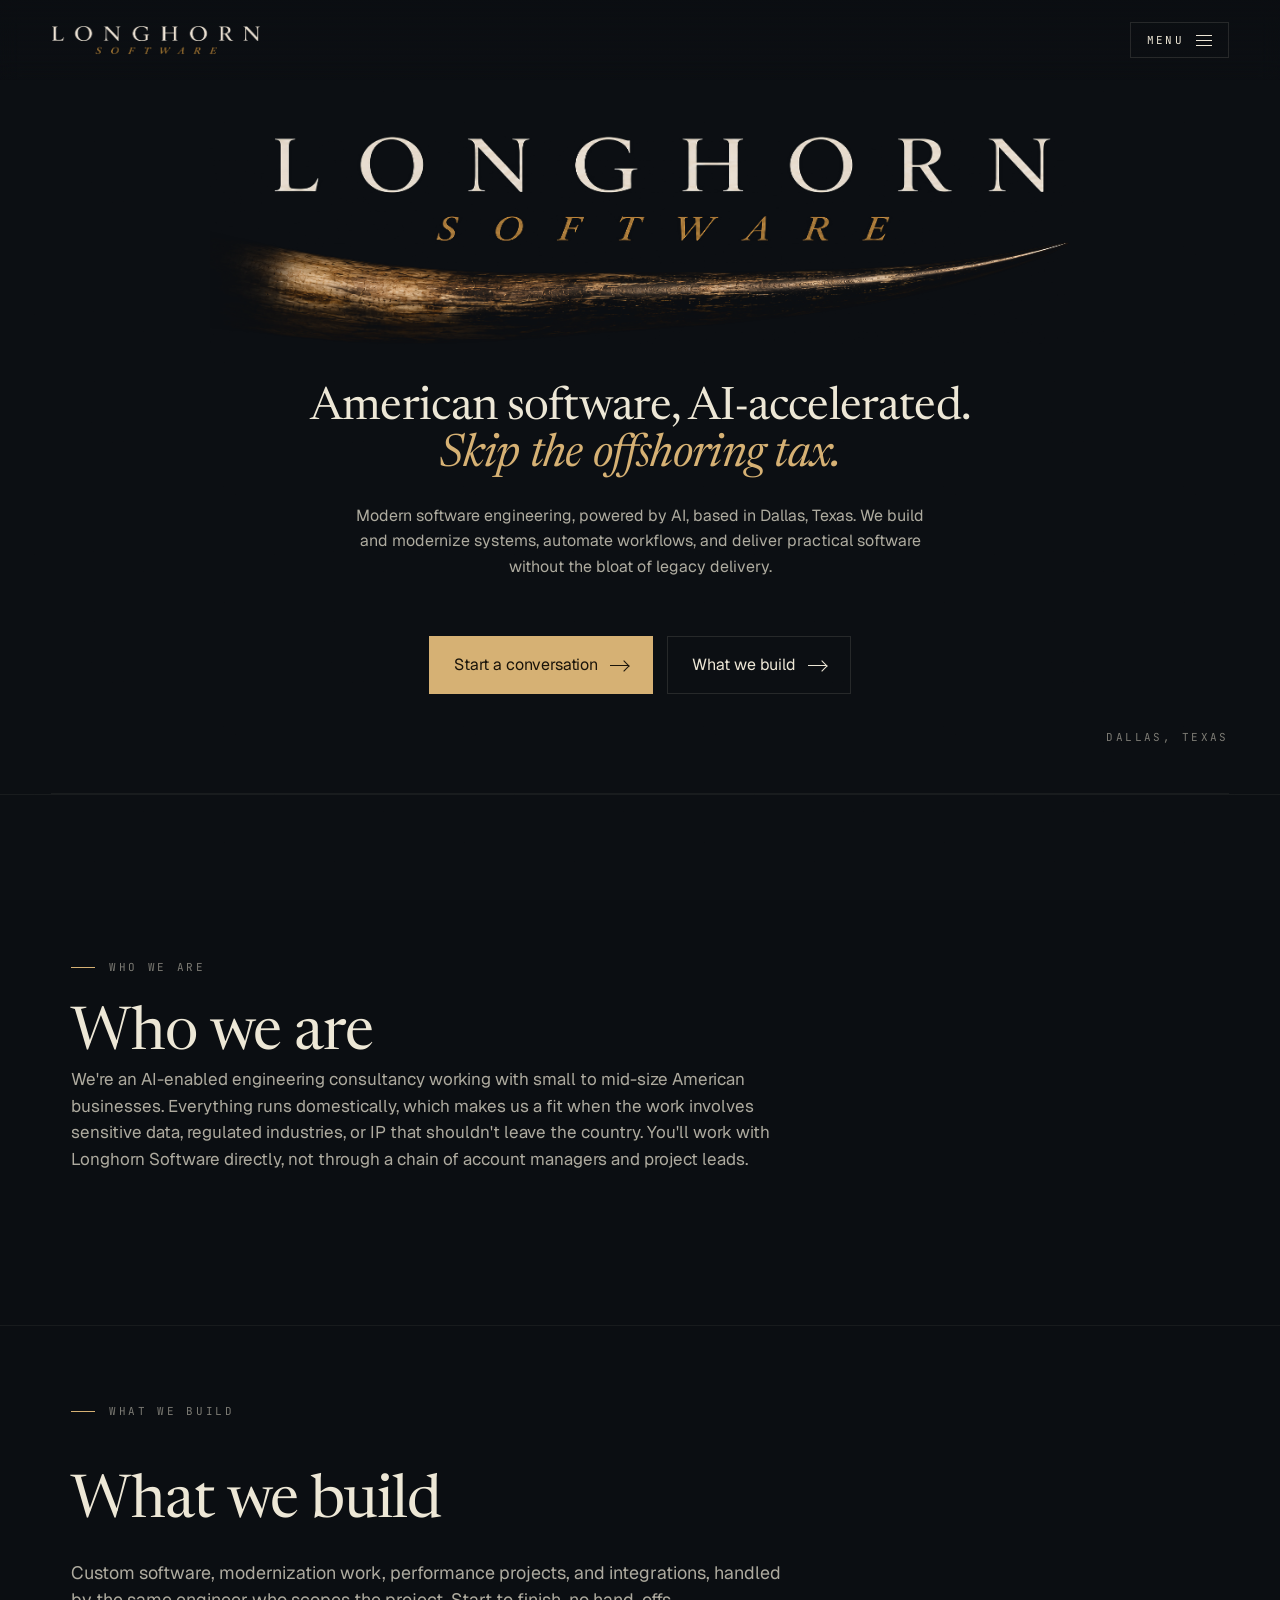
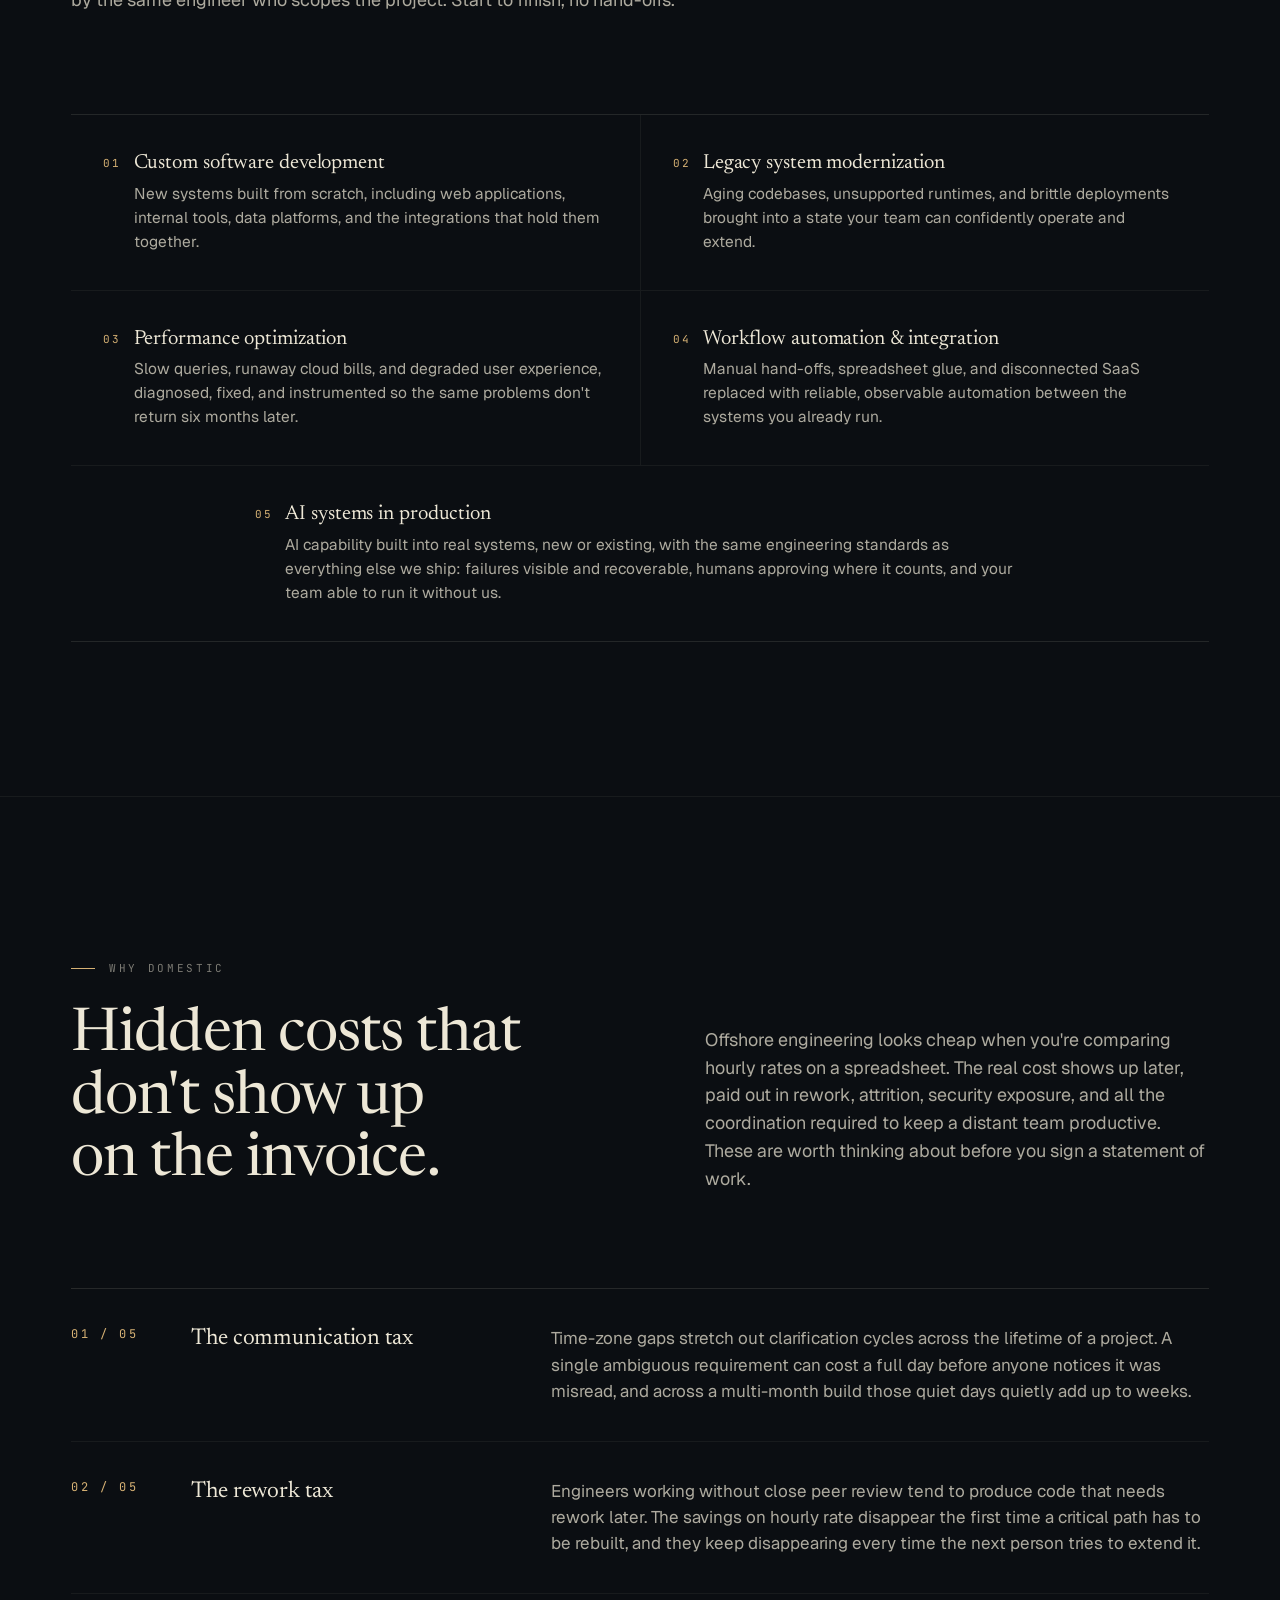
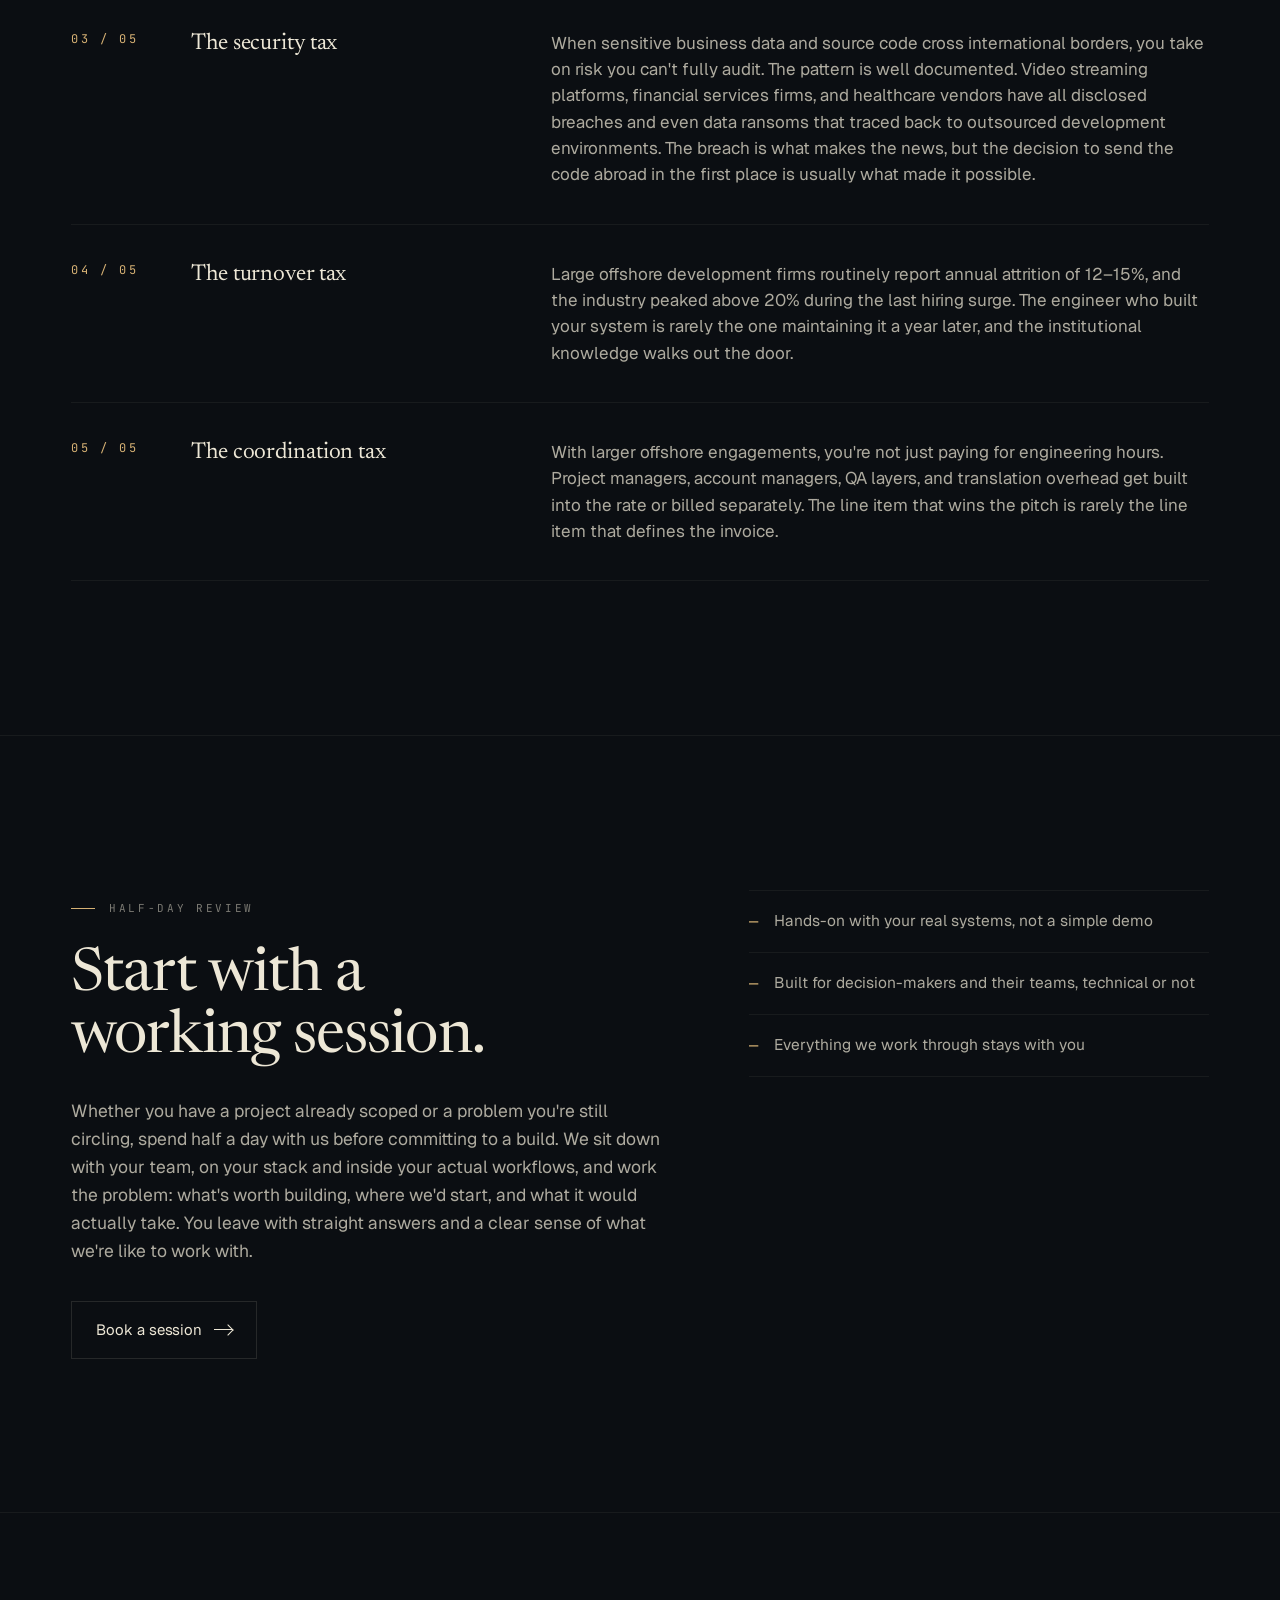
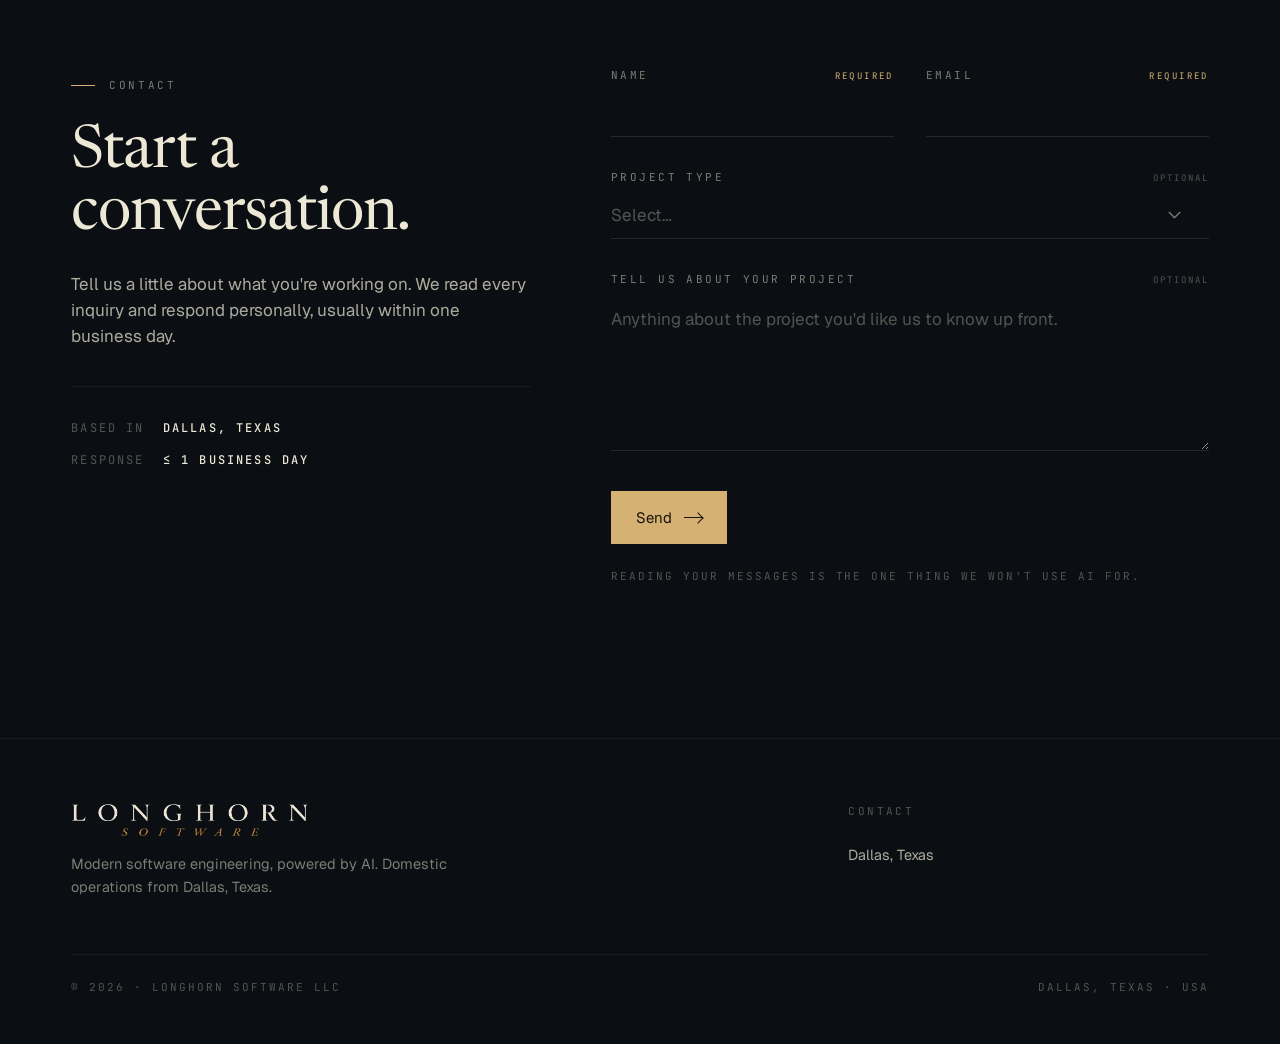
==== commit 90be394f: "Remove "Tweaks" dead code" ====
--- a/index.html
+++ b/index.html
@@ -131,7 +131,6 @@
             <h2 data-intake-headline></h2>
             <p class="body" data-intake-body style="margin-top: 24px;"></p>
             <div class="meta">
-              <div><span style="color:var(--ink-4);">Email&nbsp;&nbsp;</span><a data-brand-email>—</a></div>
               <div><span style="color:var(--ink-4);">Based in&nbsp;&nbsp;</span><strong data-brand-location>—</strong></div>
               <div><span style="color:var(--ink-4);">Response&nbsp;&nbsp;</span><strong>≤ 1 business day</strong></div>
             </div>
@@ -143,11 +142,11 @@
               <div class="row">
                 <div class="field">
                   <label for="name" data-label-name>Name <span class="req">REQUIRED</span></label>
-                  <input id="name" name="name" type="text" autocomplete="name" required />
+                  <input id="name" name="name" type="text" autocomplete="name" maxlength="100" required />
                 </div>
                 <div class="field">
                   <label for="email" data-label-email>Email <span class="req">REQUIRED</span></label>
-                  <input id="email" name="email" type="email" autocomplete="email" required />
+                  <input id="email" name="email" type="email" autocomplete="email" maxlength="254" required />
                 </div>
               </div>
 
@@ -158,7 +157,7 @@
 
               <div class="field">
                 <label for="description" data-label-description>Tell us about your project <span class="opt">Optional</span></label>
-                <textarea id="description" name="description" rows="5" placeholder="Anything about the project you'd like us to know up front."></textarea>
+                <textarea id="description" name="description" rows="5" maxlength="2000" placeholder="Anything about the project you'd like us to know up front."></textarea>
               </div>
 
               <div class="form-submit">
@@ -187,7 +186,6 @@
 
         <div class="foot-col">
           <h4>Contact</h4>
-          <a data-brand-email>—</a>
           <span data-brand-location>—</span>
         </div>
       </div>
--- a/styles.css
+++ b/styles.css
@@ -476,10 +476,6 @@
     padding: 36px 32px;
   }
   .svc-item--feature .svc-inner {
-    display: grid;
-    grid-template-columns: auto 1fr;
-    align-items: start;
-    gap: 12px;
     max-width: 70ch;
   }
 }
@@ -501,7 +497,8 @@
 }
 .svc-item h3 { margin-bottom: 6px; }
 .svc-item p { color: var(--ink-2); font-size: 15.5px; line-height: 1.55; }
-.svc-item--feature { border-color: var(--brass); }
+.svc-item--feature { border-color: var(--brass); display: block; }
+.svc-item--feature .svc-inner { display: grid; grid-template-columns: auto 1fr; gap: 12px; align-items: start; }
 .svc-item--feature .n { color: var(--brass); padding-top: 4px; }
 
 /* secondary (de-emphasized) */
@@ -915,20 +912,6 @@
   font-size: clamp(18px, 1.5vw, 22px);
   max-width: 56ch;
 }
-.fdr-portrait { position: relative; }
-.fdr-portrait image-slot {
-  border: 1px solid var(--rule);
-  background: var(--bg-raise);
-}
-.fdr-portrait-cap {
-  margin-top: 14px;
-  font-family: var(--mono);
-  font-size: 11px;
-  letter-spacing: 0.22em;
-  text-transform: uppercase;
-  color: var(--ink-4);
-  text-align: right;
-}
 
 .fdr-block { max-width: var(--max-prose); margin-left: auto; margin-right: auto; text-align: center; }
 .fdr-block.fdr-prose { max-width: 64ch; }
--- a/styles.css
+++ b/styles.css
@@ -476,10 +476,6 @@
     padding: 36px 32px;
   }
   .svc-item--feature .svc-inner {
-    display: grid;
-    grid-template-columns: auto 1fr;
-    align-items: start;
-    gap: 12px;
     max-width: 70ch;
   }
 }
@@ -501,7 +497,8 @@
 }
 .svc-item h3 { margin-bottom: 6px; }
 .svc-item p { color: var(--ink-2); font-size: 15.5px; line-height: 1.55; }
-.svc-item--feature { border-color: var(--brass); }
+.svc-item--feature { border-color: var(--brass); display: block; }
+.svc-item--feature .svc-inner { display: grid; grid-template-columns: auto 1fr; gap: 12px; align-items: start; }
 .svc-item--feature .n { color: var(--brass); padding-top: 4px; }
 
 /* secondary (de-emphasized) */
@@ -915,20 +912,6 @@
   font-size: clamp(18px, 1.5vw, 22px);
   max-width: 56ch;
 }
-.fdr-portrait { position: relative; }
-.fdr-portrait image-slot {
-  border: 1px solid var(--rule);
-  background: var(--bg-raise);
-}
-.fdr-portrait-cap {
-  margin-top: 14px;
-  font-family: var(--mono);
-  font-size: 11px;
-  letter-spacing: 0.22em;
-  text-transform: uppercase;
-  color: var(--ink-4);
-  text-align: right;
-}
 
 .fdr-block { max-width: var(--max-prose); margin-left: auto; margin-right: auto; text-align: center; }
 .fdr-block.fdr-prose { max-width: 64ch; }
